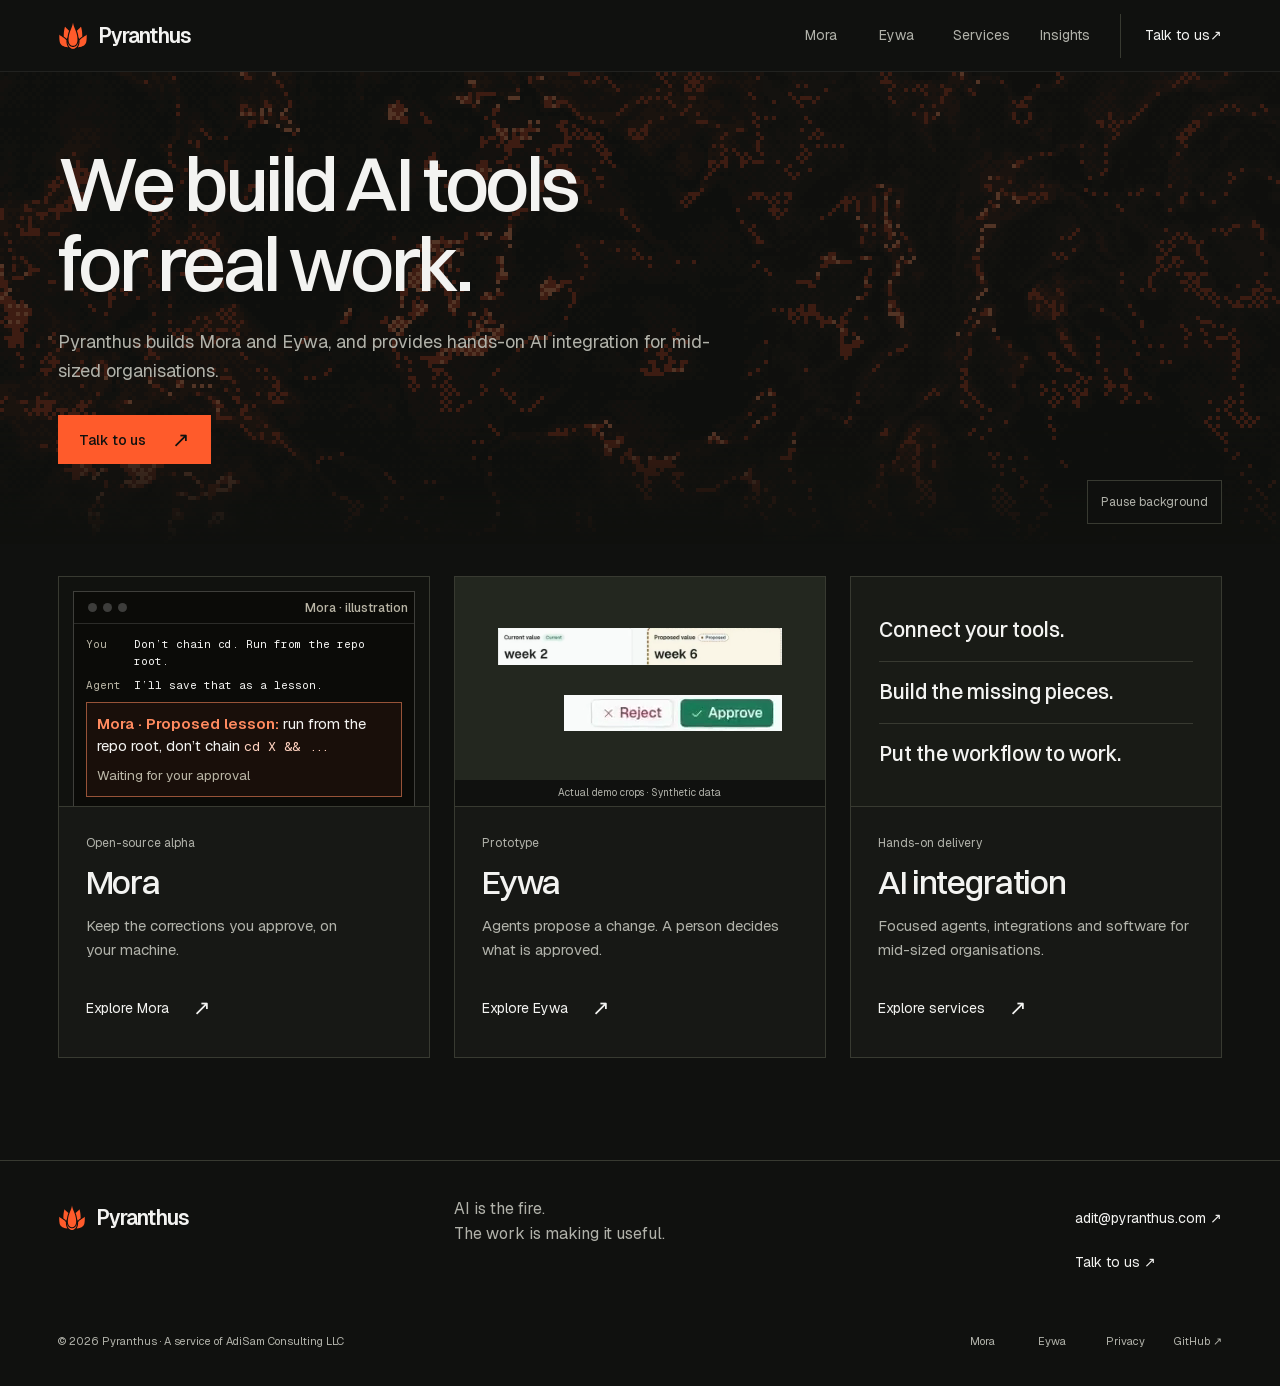
==== index.html @ 827bd8a3 "Publish reviewed Pyranthus company website" ====
<!DOCTYPE html><html lang="en" class="hL4kRG_variable wtcLsG_variable APw8lG_variable"><head><meta charSet="utf-8"/><meta name="viewport" content="width=device-width, initial-scale=1"/><link rel="preload" href="/_next/static/media/Switzer_500-s.p.3l_u-a-fiviai.woff2" as="font" crossorigin="" type="font/woff2"/><link rel="preload" href="/_next/static/media/geist_latin-s.p.3rd3ws2mg35i0.woff2" as="font" crossorigin="" type="font/woff2"/><link rel="preload" href="/_next/static/media/geist_mono_latin-s.p.3f30ggp2vw8zj.woff2" as="font" crossorigin="" type="font/woff2"/><link rel="preload" href="/pyranthus-P2-ember.svg" as="image"/><link rel="preload" href="/eywa/values.png" as="image"/><link rel="preload" href="/eywa/actions.png" as="image"/><link rel="stylesheet" href="/_next/static/chunks/1lgb8bow93gl9.css" data-precedence="next"/><link rel="stylesheet" href="/_next/static/chunks/17ht_4cuau84q.css" data-precedence="next"/><link rel="preload" as="script" fetchPriority="low" href="/_next/static/chunks/310vm2bl3xxpt.js"/><script src="/_next/static/chunks/1wnov70f88xjy.js" async=""></script><script src="/_next/static/chunks/34-s9nvef5sdp.js" async=""></script><script src="/_next/static/chunks/0c98xzjfks9hq.js" async=""></script><script src="/_next/static/chunks/turbopack-2u1d16houkiyo.js" async=""></script><script src="/_next/static/chunks/12iog7prox8u-.js" async=""></script><script src="/_next/static/chunks/2f64afjv0nj45.js" async=""></script><meta name="next-size-adjust" content=""/><meta name="theme-color" content="#10110f"/><title>Pyranthus | AI tools for real work</title><meta name="description" content="Pyranthus builds Mora and Eywa, and provides hands-on AI integration for mid-sized organisations."/><meta name="robots" content="noindex, nofollow"/><meta property="og:title" content="Pyranthus | AI tools for real work"/><meta property="og:description" content="Advisory. Engineering. Products. AI built around your business."/><meta property="og:type" content="website"/><meta name="twitter:card" content="summary"/><meta name="twitter:title" content="Pyranthus | AI tools for real work"/><meta name="twitter:description" content="Advisory. Engineering. Products. AI built around your business."/><link rel="icon" href="/icon.svg?icon.0gcv9bt5g5lt3.svg" sizes="any" type="image/svg+xml"/><script src="/_next/static/chunks/0cz1d0mv5g_q7.js" noModule=""></script></head><body><div hidden=""><!--$--><!--/$--></div><a class="skip" href="#main">Skip to content</a><header class="site-header"><div class="shell nav-wrap"><a class="brand" aria-label="Pyranthus home" href="/"><img src="/pyranthus-P2-ember.svg" alt="" width="30" height="30"/>Pyranthus</a><button class="menu-toggle" aria-expanded="false" aria-controls="primary-nav">Menu<span aria-hidden="true">+</span></button><nav id="primary-nav" aria-label="Main navigation" class="nav-links"><a href="/products/mora/">Mora</a><a href="/products/eywa/">Eywa</a><a href="/practice/">Services</a><a href="/insights/">Insights</a><a class="nav-cta" href="/contact/">Talk to us <span aria-hidden="true">↗</span></a></nav></div></header><main id="main"><section class="parent-hero"><canvas class="company-ember" data-ember="true" aria-hidden="true"></canvas><div class="company-scrim" aria-hidden="true"></div><div class="shell parent-intro" data-ember-avoid="true"><h1>We build AI tools<br/>for real work.</h1><p>Pyranthus builds Mora and Eywa, and provides hands-on AI integration for mid-sized organisations.</p><a class="button primary" href="/contact/">Talk to us <span aria-hidden="true" class="arrow">↗</span></a></div><button class="field-control" type="button" aria-pressed="false">Pause background</button></section><section class="shell destination-section" aria-label="Products and services"><div class="destination-cards "><article class="destination-card"><div class="destination-crop mora-crop"><figure class="YRyQ9G_frame compact-loop" aria-label="Mora approval illustration. Agent proposals wait for your approval."><div class="YRyQ9G_titleBar"><span class="YRyQ9G_dots" aria-hidden="true"><i></i><i></i><i></i></span><span class="YRyQ9G_label">Mora · illustration</span></div><div class="YRyQ9G_stage"><div class="YRyQ9G_layer" data-active="true" data-beat="lesson" aria-hidden="true"><div class="YRyQ9G_head"><span class="YRyQ9G_session">Agent session</span><span class="YRyQ9G_chip" data-status="today">Today</span></div><ol class="YRyQ9G_lines"><li class="YRyQ9G_item" data-kind="you" style="--i:0"><span class="YRyQ9G_who">You</span><span class="YRyQ9G_text">Don’t chain cd. Run from the repo root.</span></li><li class="YRyQ9G_item" data-kind="agent" style="--i:1"><span class="YRyQ9G_who">Agent</span><span class="YRyQ9G_text">I’ll save that as a lesson.</span></li></ol><div class="YRyQ9G_card YRyQ9G_item" style="--i:2"><span class="YRyQ9G_cardText"><span class="YRyQ9G_cardTitle">Mora · <!-- -->Proposed lesson:</span> <!-- -->run from the repo root, don’t chain <code>cd X &amp;&amp; ...</code></span><span class="YRyQ9G_cardState" style="--i:4"><span data-approval-state="pending" class="YRyQ9G_pending">Waiting for your approval</span><span data-approval-state="saved" class="YRyQ9G_saved">Saved</span></span></div><ol class="YRyQ9G_lines"><li class="YRyQ9G_item" data-kind="cmd" style="--i:3"><span class="YRyQ9G_text">mora mcp proposals approve p_mem_example</span></li></ol><span class="YRyQ9G_beatTitle">1<!-- --> of <!-- -->1<!-- -->. <!-- -->Your approval</span></div></div><ol class="YRyQ9G_progress" aria-hidden="true"><li data-on="true"></li></ol><ol class="YRyQ9G_srOnly"><li>Your approval<!-- -->. <!-- -->Today<!-- -->.<!-- --> <!-- -->You: Don’t chain cd. Run from the repo root. Agent: I’ll save that as a lesson.<!-- --> Mora, Proposed lesson: run from the repo root, don’t chain cd X &amp;&amp; .... Waiting for your approval mora mcp proposals approve p_mem_example Saved</li></ol><figcaption class="YRyQ9G_caption">An illustration of the loop, not a recording</figcaption></figure></div><div class="destination-copy"><p class="small-note">Open-source alpha</p><h2>Mora</h2><p>Keep the corrections you approve, on your machine.</p><a class="text-link" href="/products/mora/">Explore Mora <span aria-hidden="true" class="arrow">↗</span></a></div></article><article class="destination-card"><figure class="destination-crop eywa-crop"><div class="approval-crops-small"><img src="/eywa/values.png" width="714" height="92" alt="Current week 2 and proposed week 6, awaiting a decision."/><img src="/eywa/actions.png" width="218" height="36" alt="Actual Reject and Approve controls from the prototype demo."/></div><figcaption>Actual demo crops · Synthetic data</figcaption></figure><div class="destination-copy"><p class="small-note">Prototype</p><h2>Eywa</h2><p>Agents propose a change. A person decides what is approved.</p><a class="text-link" href="/products/eywa/">Explore Eywa <span aria-hidden="true" class="arrow">↗</span></a></div></article><article class="destination-card"><div class="destination-crop service-crop"><p>Connect your tools.</p><p>Build the missing pieces.</p><p>Put the workflow to work.</p></div><div class="destination-copy"><p class="small-note">Hands-on delivery</p><h2>AI integration</h2><p>Focused agents, integrations and software for mid-sized organisations.</p><a class="text-link" href="/practice/">Explore services <span aria-hidden="true" class="arrow">↗</span></a></div></article></div></section></main><!--$--><!--/$--><footer class="site-footer"><div class="shell"><div class="footer-top"><a class="brand" href="/"><img src="/pyranthus-P2-ember.svg" width="28" height="28" alt=""/>Pyranthus</a><p>AI is the fire.<br/>The work is making it useful.</p><div><a href="mailto:adit@pyranthus.com">adit@pyranthus.com ↗</a><a href="/contact/">Talk to us ↗</a></div></div><div class="footer-bottom"><span>© <!-- -->2026<!-- --> Pyranthus · A service of AdiSam Consulting LLC</span><div><a href="/products/mora/">Mora</a><a href="/products/eywa/">Eywa</a><a href="/privacy/">Privacy</a><a href="https://github.com/pyranthus-hq" target="_blank" rel="noreferrer">GitHub ↗</a></div></div></div></footer><script id="_R_">(globalThis["TURBOPACK"] || (globalThis["TURBOPACK"] = [])).push({"otherChunks":["static/chunks/310vm2bl3xxpt.js","static/chunks/1wnov70f88xjy.js","static/chunks/34-s9nvef5sdp.js","static/chunks/0c98xzjfks9hq.js"],"runtimeModuleIds":[94553]});</script><script src="/_next/static/chunks/310vm2bl3xxpt.js" async=""></script><script>(self.__next_f=self.__next_f||[]).push([0])</script><script>self.__next_f.push([1,"1:\"$Sreact.fragment\"\n2:\"/_next/static/chunks/12iog7prox8u-.js\"\n3:I[36852,[\"$2\"],\"default\"]\n4:I[39756,[\"$2\"],\"default\"]\n5:I[37457,[\"$2\"],\"default\"]\n6:\"/_next/static/chunks/2f64afjv0nj45.js\"\n7:I[22016,[\"$2\",\"$6\"],\"\"]\n9:I[49440,[\"$2\",\"$6\"],\"default\"]\na:I[64885,[\"$2\",\"$6\"],\"default\"]\nb:I[35570,[\"$2\",\"$6\"],\"default\"]\n13:\"ViewportBoundary\"\n14:I[97367,[\"$2\"],\"$13\"]\n16:\"MetadataBoundary\"\n17:I[97367,[\"$2\"],\"$16\"]\n18:\"$Sreact.suspense\"\n1a:I[68027,[\"$2\"],\"default\",1]\n:HL[\"/_next/static/chunks/1lgb8bow93gl9.css\",\"style\"]\n:HL[\"/_next/static/media/Switzer_500-s.p.3l_u-a-fiviai.woff2\",\"font\",{\"crossOrigin\":\"\",\"type\":\"font/woff2\"}]\n:HL[\"/_next/static/media/geist_latin-s.p.3rd3ws2mg35i0.woff2\",\"font\",{\"crossOrigin\":\"\",\"type\":\"font/woff2\"}]\n:HL[\"/_next/static/media/geist_mono_latin-s.p.3f30ggp2vw8zj.woff2\",\"font\",{\"crossOrigin\":\"\",\"type\":\"font/woff2\"}]\n:HL[\"/_next/static/chunks/17ht_4cuau84q.css\",\"style\"]\n:HL[\"/pyranthus-P2-ember.svg\",\"image\"]\n:HL[\"/eywa/values.png\",\"image\"]\n"])</script><script>self.__next_f.push([1,"8:[[\"children\",{\"s\":\"__PAGE__\",\"h\":512,\"d\":{\"r\":[\"$\",\"$1\",\"c\",{\"children\":[[\"$\",\"main\",null,{\"id\":\"main\",\"children\":[[\"$\",\"section\",null,{\"className\":\"parent-hero\",\"children\":[[\"$\",\"canvas\",null,{\"className\":\"company-ember\",\"data-ember\":true,\"aria-hidden\":\"true\"}],[\"$\",\"div\",null,{\"className\":\"company-scrim\",\"aria-hidden\":\"true\"}],[\"$\",\"div\",null,{\"className\":\"shell parent-intro\",\"data-ember-avoid\":true,\"children\":[[\"$\",\"h1\",null,{\"children\":[\"We build AI tools\",[\"$\",\"br\",null,{}],\"for real work.\"]}],[\"$\",\"p\",null,{\"children\":\"Pyranthus builds Mora and Eywa, and provides hands-on AI integration for mid-sized organisations.\"}],[\"$\",\"$L7\",null,{\"className\":\"button primary\",\"href\":\"/contact/\",\"children\":[\"Talk to us \",[\"$\",\"span\",null,{\"aria-hidden\":\"true\",\"className\":\"arrow\",\"children\":\"↗\"}]]}]]}],[\"$\",\"$L9\",null,{}],[\"$\",\"$La\",null,{}]]}],[\"$\",\"section\",null,{\"className\":\"shell destination-section\",\"aria-label\":\"Products and services\",\"children\":[\"$\",\"div\",null,{\"className\":\"destination-cards \",\"children\":[[\"$\",\"article\",null,{\"className\":\"destination-card\",\"children\":[[\"$\",\"div\",null,{\"className\":\"destination-crop mora-crop\",\"children\":[\"$\",\"$Lb\",null,{\"loop\":{\"label\":\"Mora · illustration\",\"caption\":\"An illustration of the loop, not a recording\",\"pause\":\"Pause animation\",\"play\":\"Play animation\",\"stillBeat\":1,\"beats\":[{\"id\":\"lesson\",\"title\":\"Your approval\",\"session\":\"Agent session\",\"ms\":4200,\"chip\":{\"status\":\"today\",\"text\":\"Today\"},\"lines\":[{\"kind\":\"you\",\"text\":\"Don’t chain cd. Run from the repo root.\"},{\"kind\":\"agent\",\"text\":\"I’ll save that as a lesson.\"}],\"card\":{\"title\":\"Proposed lesson:\",\"text\":\"run from the repo root, don’t chain `cd X \u0026\u0026 ...`\",\"pending\":\"Waiting for your approval\",\"saved\":\"Saved\"},\"after\":[{\"kind\":\"cmd\",\"text\":\"mora mcp proposals approve p_mem_example\"}]}]},\"compact\":true}]}],[\"$\",\"div\",null,{\"className\":\"destination-copy\",\"children\":[[\"$\",\"p\",null,{\"className\":\"small-note\",\"children\":\"Open-source alpha\"}],[\"$\",\"h2\",null,{\"children\":\"Mora\"}],[\"$\",\"p\",null,{\"children\":\"Keep the corrections you approve, on your machine.\"}],[\"$\",\"$L7\",null,{\"className\":\"text-link\",\"href\":\"/products/mora/\",\"children\":[\"Explore Mora \",[\"$\",\"span\",null,{\"aria-hidden\":\"true\",\"className\":\"arrow\",\"children\":\"↗\"}]]}]]}]]}],[\"$\",\"article\",null,{\"className\":\"destination-card\",\"children\":[[\"$\",\"figure\",null,{\"className\":\"destination-crop eywa-crop\",\"children\":[[\"$\",\"div\",null,{\"className\":\"approval-crops-small\",\"children\":[[\"$\",\"img\",null,{\"src\":\"/eywa/values.png\",\"width\":\"714\",\"height\":\"92\",\"alt\":\"Current week 2 and proposed week 6, awaiting a decision.\"}],\"$Lc\"]}],\"$Ld\"]}],\"$Le\"]}],\"$Lf\"]}]}]]}],[\"$L10\",\"$L11\"],\"$L12\"]}],\"p\":false,\"v\":null}}]]\n"])</script><script>self.__next_f.push([1,"0:{\"P\":null,\"c\":[\"\",\"\"],\"q\":\"\",\"i\":false,\"t\":{\"t\":{\"s\":\"\",\"h\":528,\"d\":{\"r\":[\"$\",\"$1\",\"c\",{\"children\":[[[\"$\",\"link\",\"0\",{\"rel\":\"stylesheet\",\"href\":\"/_next/static/chunks/1lgb8bow93gl9.css\",\"precedence\":\"next\",\"crossOrigin\":\"$undefined\",\"nonce\":\"$undefined\"}],[\"$\",\"script\",\"script-0\",{\"src\":\"/_next/static/chunks/12iog7prox8u-.js\",\"async\":true,\"nonce\":\"$undefined\"}]],[\"$\",\"html\",null,{\"lang\":\"en\",\"className\":\"hL4kRG_variable wtcLsG_variable APw8lG_variable\",\"children\":[\"$\",\"body\",null,{\"children\":[[\"$\",\"a\",null,{\"className\":\"skip\",\"href\":\"#main\",\"children\":\"Skip to content\"}],[\"$\",\"$L3\",null,{}],[\"$\",\"$L4\",null,{\"parallelRouterKey\":\"children\",\"error\":\"$undefined\",\"errorStyles\":\"$undefined\",\"errorScripts\":\"$undefined\",\"template\":[\"$\",\"$L5\",null,{}],\"templateStyles\":\"$undefined\",\"templateScripts\":\"$undefined\",\"notFound\":[[\"$\",\"main\",null,{\"id\":\"main\",\"className\":\"shell page-intro\",\"children\":[[\"$\",\"p\",null,{\"className\":\"eyebrow\",\"children\":\"Page not found\"}],[\"$\",\"h1\",null,{\"children\":[\"Let’s get you\",[\"$\",\"br\",null,{}],\"back to the work.\"]}],[\"$\",\"p\",null,{\"className\":\"intro-body\",\"children\":\"This address doesn’t have a page.\"}],[\"$\",\"$L7\",null,{\"className\":\"button primary\",\"href\":\"/\",\"children\":\"Pyranthus home ↗\"}]]}],[]],\"forbidden\":\"$undefined\",\"unauthorized\":\"$undefined\"}],[\"$\",\"footer\",null,{\"className\":\"site-footer\",\"children\":[\"$\",\"div\",null,{\"className\":\"shell\",\"children\":[[\"$\",\"div\",null,{\"className\":\"footer-top\",\"children\":[[\"$\",\"$L7\",null,{\"className\":\"brand\",\"href\":\"/\",\"children\":[[\"$\",\"img\",null,{\"src\":\"/pyranthus-P2-ember.svg\",\"width\":\"28\",\"height\":\"28\",\"alt\":\"\"}],\"Pyranthus\"]}],[\"$\",\"p\",null,{\"children\":[\"AI is the fire.\",[\"$\",\"br\",null,{}],\"The work is making it useful.\"]}],[\"$\",\"div\",null,{\"children\":[[\"$\",\"a\",null,{\"href\":\"mailto:adit@pyranthus.com\",\"children\":\"adit@pyranthus.com ↗\"}],[\"$\",\"$L7\",null,{\"href\":\"/contact/\",\"children\":\"Talk to us ↗\"}]]}]]}],[\"$\",\"div\",null,{\"className\":\"footer-bottom\",\"children\":[[\"$\",\"span\",null,{\"children\":[\"© \",2026,\" Pyranthus · A service of AdiSam Consulting LLC\"]}],[\"$\",\"div\",null,{\"children\":[[\"$\",\"$L7\",null,{\"href\":\"/products/mora/\",\"children\":\"Mora\"}],[\"$\",\"$L7\",null,{\"href\":\"/products/eywa/\",\"children\":\"Eywa\"}],[\"$\",\"$L7\",null,{\"href\":\"/privacy/\",\"children\":\"Privacy\"}],[\"$\",\"a\",null,{\"href\":\"https://github.com/pyranthus-hq\",\"target\":\"_blank\",\"rel\":\"noreferrer\",\"children\":\"GitHub ↗\"}]]}]]}]]}]}]]}]}]]}],\"p\":false,\"v\":null},\"c\":\"$Q8\"},\"h\":{\"r\":[\"$\",\"$1\",\"h\",{\"children\":[null,[\"$\",\"$L14\",null,{\"children\":\"$L15\"}],[\"$\",\"$L17\",null,{\"children\":[[\"$\",\"div\",null,{\"hidden\":true,\"children\":[\"$\",\"$18\",null,{\"name\":\"Next.Metadata\",\"children\":\"$L19\"}]}],null]}],[\"$\",\"meta\",null,{\"name\":\"next-size-adjust\",\"content\":\"\"}]]}],\"p\":false,\"v\":null}},\"m\":\"$undefined\",\"G\":[\"$1a\",[[\"$\",\"link\",\"0\",{\"rel\":\"stylesheet\",\"href\":\"/_next/static/chunks/1lgb8bow93gl9.css\",\"precedence\":\"next\",\"crossOrigin\":\"$undefined\",\"nonce\":\"$undefined\"}]]],\"S\":true,\"r\":\"$undefined\",\"s\":\"$undefined\",\"a\":\"$undefined\",\"l\":\"$undefined\",\"p\":\"$undefined\",\"d\":\"$undefined\",\"b\":\"F-SVAtu6NQYZKEYhu1ZWq\"}\n"])</script><script>self.__next_f.push([1,"1b:I[97367,[\"$2\"],\"OutletBoundary\"]\n:HL[\"/eywa/actions.png\",\"image\"]\nc:[\"$\",\"img\",null,{\"src\":\"/eywa/actions.png\",\"width\":\"218\",\"height\":\"36\",\"alt\":\"Actual Reject and Approve controls from the prototype demo.\"}]\nd:[\"$\",\"figcaption\",null,{\"children\":\"Actual demo crops · Synthetic data\"}]\ne:[\"$\",\"div\",null,{\"className\":\"destination-copy\",\"children\":[[\"$\",\"p\",null,{\"className\":\"small-note\",\"children\":\"Prototype\"}],[\"$\",\"h2\",null,{\"children\":\"Eywa\"}],[\"$\",\"p\",null,{\"children\":\"Agents propose a change. A person decides what is approved.\"}],[\"$\",\"$L7\",null,{\"className\":\"text-link\",\"href\":\"/products/eywa/\",\"children\":[\"Explore Eywa \",[\"$\",\"span\",null,{\"aria-hidden\":\"true\",\"className\":\"arrow\",\"children\":\"↗\"}]]}]]}]\nf:[\"$\",\"article\",null,{\"className\":\"destination-card\",\"children\":[[\"$\",\"div\",null,{\"className\":\"destination-crop service-crop\",\"children\":[[\"$\",\"p\",null,{\"children\":\"Connect your tools.\"}],[\"$\",\"p\",null,{\"children\":\"Build the missing pieces.\"}],[\"$\",\"p\",null,{\"children\":\"Put the workflow to work.\"}]]}],[\"$\",\"div\",null,{\"className\":\"destination-copy\",\"children\":[[\"$\",\"p\",null,{\"className\":\"small-note\",\"children\":\"Hands-on delivery\"}],[\"$\",\"h2\",null,{\"children\":\"AI integration\"}],[\"$\",\"p\",null,{\"children\":\"Focused agents, integrations and software for mid-sized organisations.\"}],[\"$\",\"$L7\",null,{\"className\":\"text-link\",\"href\":\"/practice/\",\"children\":[\"Explore services \",[\"$\",\"span\",null,{\"aria-hidden\":\"true\",\"className\":\"arrow\",\"children\":\"↗\"}]]}]]}]]}]\n10:[\"$\",\"link\",\"0\",{\"rel\":\"stylesheet\",\"href\":\"/_next/static/chunks/17ht_4cuau84q.css\",\"precedence\":\"next\",\"crossOrigin\":\"$undefined\",\"nonce\":\"$undefined\"}]\n11:[\"$\",\"script\",\"script-0\",{\"src\":\"/_next/static/chunks/2f64afjv0nj45.js\",\"async\":true,\"nonce\":\"$undefined\"}]\n12:[\"$\",\"$L1b\",null,{\"children\":[\"$\",\"$18\",null,{\"name\":\"Next.MetadataOutlet\",\"children\":\"$@1c\"}]}]\n"])</script><script>self.__next_f.push([1,"15:[[\"$\",\"meta\",\"0\",{\"charSet\":\"utf-8\"}],[\"$\",\"meta\",\"1\",{\"name\":\"viewport\",\"content\":\"width=device-width, initial-scale=1\"}],[\"$\",\"meta\",\"2\",{\"name\":\"theme-color\",\"content\":\"#10110f\"}]]\n"])</script><script>self.__next_f.push([1,"1d:I[27201,[\"$2\"],\"IconMark\"]\n19:[[\"$\",\"title\",\"0\",{\"children\":\"Pyranthus | AI tools for real work\"}],[\"$\",\"meta\",\"1\",{\"name\":\"description\",\"content\":\"Pyranthus builds Mora and Eywa, and provides hands-on AI integration for mid-sized organisations.\"}],[\"$\",\"meta\",\"2\",{\"name\":\"robots\",\"content\":\"noindex, nofollow\"}],[\"$\",\"meta\",\"3\",{\"property\":\"og:title\",\"content\":\"Pyranthus | AI tools for real work\"}],[\"$\",\"meta\",\"4\",{\"property\":\"og:description\",\"content\":\"Advisory. Engineering. Products. AI built around your business.\"}],[\"$\",\"meta\",\"5\",{\"property\":\"og:type\",\"content\":\"website\"}],[\"$\",\"meta\",\"6\",{\"name\":\"twitter:card\",\"content\":\"summary\"}],[\"$\",\"meta\",\"7\",{\"name\":\"twitter:title\",\"content\":\"Pyranthus | AI tools for real work\"}],[\"$\",\"meta\",\"8\",{\"name\":\"twitter:description\",\"content\":\"Advisory. Engineering. Products. AI built around your business.\"}],[\"$\",\"link\",\"9\",{\"rel\":\"icon\",\"href\":\"/icon.svg?icon.0gcv9bt5g5lt3.svg\",\"sizes\":\"any\",\"type\":\"image/svg+xml\"}],[\"$\",\"$L1d\",\"10\",{}]]\n1c:null\n"])</script></body></html>
---- _next/static/chunks/1lgb8bow93gl9.css ----
@font-face{font-family:geist;src:url(../media/geist_latin-s.p.3rd3ws2mg35i0.woff2)format("woff2");font-display:swap;font-weight:100 900}@font-face{font-family:geist Fallback;src:local(Arial);ascent-override:94.47%;descent-override:27.73%;line-gap-override:0.0%;size-adjust:106.39%}.hL4kRG_className{font-family:geist,geist Fallback}.hL4kRG_variable{--font-geist:"geist", "geist Fallback"}
@font-face{font-family:Switzer;src:url(../media/Switzer_500-s.p.3l_u-a-fiviai.woff2)format("woff2");font-display:swap;font-weight:500}@font-face{font-family:Switzer Fallback;src:local(Arial);ascent-override:95.39%;descent-override:24.34%;line-gap-override:8.76%;size-adjust:102.73%}.APw8lG_className{font-family:Switzer,Switzer Fallback;font-weight:500}.APw8lG_variable{--font-switzer:"Switzer", "Switzer Fallback"}
@font-face{font-family:geistMono;src:url(../media/geist_mono_latin-s.p.3f30ggp2vw8zj.woff2)format("woff2");font-display:swap;font-weight:100 900}@font-face{font-family:geistMono Fallback;src:local(Arial);ascent-override:76.43%;descent-override:22.43%;line-gap-override:0.0%;size-adjust:131.49%}.wtcLsG_className{font-family:geistMono,geistMono Fallback}.wtcLsG_variable{--font-geist-mono:"geistMono", "geistMono Fallback"}
:root{--lightningcss-light: ;--lightningcss-dark:initial;color-scheme:dark;--ink:#10110f;--surface:#171815;--text:#f3f3f1;--muted:#b1b2aa;--line:#383a31;--ember:#ff5b2b;--accent:#ff8c68;--sans:var(--font-geist), Arial, sans-serif;--display:var(--font-switzer), Arial, sans-serif;--mono:var(--font-geist-mono), monospace;--gutter:clamp(20px, 4.5vw, 72px);--ease:cubic-bezier(.23, 1, .32, 1)}*{box-sizing:border-box}html{scroll-padding-top:90px}body{background:var(--ink);color:var(--text);font:400 16px/1.6 var(--sans);-webkit-font-smoothing:antialiased;margin:0}h1,h2,h3,p,figure{margin:0}h1,h2,h3{font-family:var(--display);letter-spacing:-.035em;font-weight:500;line-height:1.1}h1{font-size:clamp(44px,5.5vw,76px)}h2{font-size:clamp(32px,3.8vw,48px)}h3{font-size:24px}p{color:var(--muted);text-wrap:pretty}a{color:inherit;min-height:44px;text-decoration:none}button,input,textarea{font:inherit}button{cursor:pointer}button,a{touch-action:manipulation;-webkit-tap-highlight-color:transparent}img{max-width:100%;height:auto;display:block}button:focus-visible,a:focus-visible,input:focus-visible,textarea:focus-visible,summary:focus-visible{outline:2px solid var(--accent);outline-offset:5px}::selection{background:var(--ember);color:var(--ink)}.shell{width:min(calc(100% - var(--gutter) * 2), 1200px);margin-inline:auto}.skip{z-index:100;background:var(--text);color:var(--ink);padding:12px 20px;position:fixed;top:-100px;left:20px}.skip:focus{top:14px}.eyebrow{font:500 12px/1.5 var(--mono);color:var(--accent);margin-bottom:24px}.small-note{color:var(--muted);font-size:12px}.site-header{z-index:20;background:var(--ink);border-bottom:1px solid #ffffff12;height:72px;position:relative}.nav-wrap{justify-content:space-between;align-items:center;gap:24px;height:100%;display:flex}.brand{letter-spacing:-.04em;white-space:nowrap;align-items:center;gap:10px;font-size:21px;font-weight:600;display:inline-flex}.brand img{flex:none}.nav-links{align-items:center;gap:30px;font-size:14px;display:flex}.nav-links>a{color:var(--muted);align-items:center;display:inline-flex}.nav-links>a[aria-current=page]{color:var(--text)}.nav-links .nav-cta{border-left:1px solid var(--line);color:var(--text);padding-left:24px}.menu-toggle{border:1px solid var(--line);min-height:44px;color:var(--text);background:0 0;padding:8px 13px;display:none}.button{white-space:nowrap;min-height:48px;transition:transform .14s var(--ease), background .16s ease;border:1px solid #0000;justify-content:center;align-items:center;gap:26px;padding:13px 20px;font-size:14px;font-weight:500;line-height:1.3;display:inline-flex}.primary{background:var(--ember);color:var(--ink)}.quiet{border-color:var(--line);color:var(--text);background:0 0}.button:active{transform:scale(.98)}.arrow{font-family:var(--sans);font-size:21px;font-weight:400;line-height:1;display:inline-block}.text-link{align-items:center;gap:24px;min-height:44px;font-size:14px;display:inline-flex}.parent-hero{isolation:isolate;position:relative;overflow:hidden}.company-ember{z-index:-2;width:100%;height:100%;position:absolute;inset:0;-webkit-mask-image:linear-gradient(#000 75%,#0000);mask-image:linear-gradient(#000 75%,#0000)}.company-scrim{z-index:-1;pointer-events:none;background:#10110fb8;position:absolute;inset:0}.parent-intro{padding-block:72px 80px}.parent-intro h1{letter-spacing:-.045em;max-width:14ch;font-size:clamp(48px,6vw,84px);line-height:1.04}.parent-intro>p{max-width:55ch;margin-top:24px;font-size:18px}.parent-intro>.button{margin-top:30px}.field-control{right:var(--gutter);border:1px solid var(--line);min-height:44px;color:var(--muted);background:#10110fe6;padding:9px 13px;font-size:12px;position:absolute;bottom:20px}.destination-section{padding-block:32px 72px}.destination-cards{grid-template-columns:repeat(3,minmax(0,1fr));gap:24px;display:grid}.destination-cards.products-only{grid-template-columns:repeat(2,minmax(0,1fr))}.destination-card{border:1px solid var(--line);background:var(--surface);flex-direction:column;min-width:0;display:flex}.destination-crop{border-bottom:1px solid var(--line);min-width:0;height:230px;overflow:hidden}.mora-crop{background:#11120f;padding:14px 14px 0}.compact-loop{height:100%;overflow:hidden;border-bottom:0!important}.compact-loop>div:first-child{min-height:32px}.compact-loop>div:nth-child(2){font-size:11px}.compact-loop [data-beat]{gap:8px;padding:12px}.compact-loop [data-beat]>div:first-child,.compact-loop [data-beat]>span:last-child,.compact-loop>ol[aria-hidden],.compact-loop>figcaption{display:none}.compact-loop [data-beat]>ol{gap:7px}.compact-loop [data-beat]>ol:last-of-type{display:none}.compact-loop [data-beat]>div:nth-of-type(2){padding:10px}.eywa-crop{background:#23271f;justify-content:center;align-items:center;gap:12px;display:flex;position:relative}.eywa-crop img{object-fit:contain;align-self:start;width:auto;height:205px;margin-top:12px}.eywa-crop figcaption{text-align:center;background:var(--ink);color:var(--muted);padding:5px;font-size:10px;position:absolute;bottom:0;left:0;right:0}.service-crop{background:#191b16;flex-direction:column;justify-content:center;gap:14px;padding:28px;display:flex}.service-crop p{font-family:var(--display);color:var(--text);font-size:21px}.service-crop p+p{border-top:1px solid var(--line);padding-top:13px}.destination-copy{flex-direction:column;flex:1;padding:27px;display:flex}.destination-copy h2{margin:10px 0 14px;font-size:33px}.destination-copy>p:not(.small-note){margin-bottom:24px;font-size:15px}.destination-copy>.text-link{align-self:start;margin-top:auto}.page-intro{padding-block:64px 50px}.page-intro h1{max-width:19ch}.intro-body{max-width:65ch;margin-top:24px;font-size:19px}.section{padding-top:85px}.section-top{max-width:780px;margin-bottom:36px}.section-top>p,.section-lede{max-width:65ch;margin-top:20px;font-size:17px}.large-body{color:var(--text);font-size:23px;line-height:1.5}.actions{flex-wrap:wrap;gap:12px;margin-top:28px;display:flex}.close-section{border-top:1px solid var(--line);grid-template-columns:1.1fr 1fr;gap:70px;margin-top:100px;padding-block:44px;display:grid}.close-section h2{max-width:16ch}.close-section .button{margin-top:24px}.site-footer{border-top:1px solid var(--line);margin-top:30px;padding-block:35px 22px}.footer-top{grid-template-columns:1fr 1fr 1fr;align-items:start;gap:24px;display:grid}.footer-top>p{font-size:16px}.footer-top>div{flex-direction:column;justify-self:end;font-size:14px;display:flex}.footer-top>div>a{align-items:center;display:inline-flex}.footer-bottom{color:var(--muted);justify-content:space-between;align-items:center;gap:25px;margin-top:36px;font-size:11px;display:flex}.footer-bottom>div{flex-wrap:wrap;gap:24px;display:flex}.footer-bottom a{align-items:center;display:inline-flex}.product-breadcrumb{min-height:64px;color:var(--muted);align-items:center;gap:14px;font-size:12px;display:flex}.product-breadcrumb a{align-items:center;display:inline-flex}.hero-lede{max-width:50ch;margin-top:24px;font-size:18px}.eywa-hero{grid-template-columns:1.4fr 1fr;align-items:center;gap:70px;padding-top:20px;display:grid}.eywa-hero h1{font-size:clamp(48px,5.2vw,72px)}.eywa-hero .button{margin-top:30px}.approval-figure{background:var(--surface);border:1px solid var(--line);flex-direction:column;justify-self:center;align-items:center;width:100%;max-width:350px;padding:20px;display:flex}.approval-figure img{object-fit:contain;width:264px;height:276px}.approval-figure figcaption{text-align:center;color:var(--muted);margin-top:14px;font-size:11px}.capability-grid{grid-template-columns:repeat(2,minmax(0,1fr));gap:35px 60px;margin-top:35px;display:grid}.capability-grid article{border-top:1px solid var(--line);padding-top:23px}.capability-grid h3{margin-bottom:14px}.capability-grid p{font-size:15px}.approval-steps{grid-template-columns:repeat(3,minmax(0,1fr));gap:35px}.prototype-note>p{max-width:70ch;margin-top:22px}.mora-product{padding-bottom:50px}.machine-line{color:var(--accent);margin-top:22px;font-size:16px}.mora-hero{padding-block:30px 50px}.mora-hero .eyebrow{margin-bottom:20px}.mora-availability>h2{display:none}.mora-availability>section{width:100%;padding:0}.mora-availability>section h2{font-size:40px}.mora-availability>section>p:first-of-type{max-width:65ch}.mora-availability .ownership-copy{color:var(--muted);margin-top:35px}.ownership-copy strong{color:var(--text)}.mora-install>p{max-width:60ch;margin-top:18px}.mora-install>.text-link{margin-top:20px}.mora-product a,.mora-product button{min-height:44px!important}.offering-jump{border-block:1px solid var(--line);flex-wrap:wrap;gap:8px 24px;padding-block:12px;display:flex}.offering-jump a{align-items:center;gap:15px;font-size:12px;display:inline-flex}.offering-jump span,.offer-index{color:var(--accent)}.offering-detail{border-bottom:1px solid var(--line);grid-template-columns:1fr 1.25fr;gap:80px;padding-block:65px;display:grid}.offering-title>.offer-index{font:12px var(--mono);margin-bottom:18px;display:block}.offering-title h2{max-width:16ch;font-size:38px}.offering-title p{color:var(--accent);margin-top:18px}.offering-body>.large-body{margin-bottom:20px;font-size:21px}.offering-body h3{margin-top:28px;font-size:20px}.deliverables{color:var(--muted);padding-left:20px}.deliverables li{padding:4px 0}.deliverables li::marker{color:var(--accent)}.example{background:var(--surface);border-left:2px solid var(--ember);margin-top:26px;padding:22px}.example>span{color:var(--accent);font-size:12px}.example p{margin-top:8px;font-size:14px}.engagement-grid,.research-grid{grid-template-columns:repeat(3,minmax(0,1fr));gap:35px;margin-top:35px;display:grid}.engagement-grid article,.research-grid>a{border-top:1px solid var(--line);padding-top:24px}.engagement-grid h3{margin-bottom:18px;font-size:29px}.engagement-grid strong{margin-top:20px;font-size:14px;font-weight:400;display:block}.engagement>.small-note,.research>.small-note{margin-top:26px}.research-grid>a{flex-direction:column;align-items:start;display:flex}.research-grid>a>span:first-child{color:var(--accent);font-size:12px}.research-grid h3{margin-block:18px;font-size:24px;line-height:1.2}.research-grid p{flex:1;font-size:14px}.research-grid .text-link{margin-top:18px}.approach-path{border-top:1px solid var(--line)}.approach-path article{border-bottom:1px solid var(--line);grid-template-columns:80px 1fr;gap:40px;padding-block:40px;display:grid}.path-number{font:32px var(--mono);color:var(--accent)}.approach-path h2{margin-bottom:18px;font-size:33px}.approach-path p{max-width:65ch}.path-result{color:var(--accent);margin-top:18px;font-size:14px}.about-story{grid-template-columns:1fr 1fr;gap:70px;display:grid}.about-story p+p{margin-top:20px}.about-story .text-link{margin-top:22px}.founder-section{grid-template-columns:1fr 2fr;align-items:center;gap:60px;display:grid}.founder-monogram{background:var(--surface);border:1px solid var(--line);aspect-ratio:1;max-width:230px;font:80px var(--display);color:var(--accent);place-items:center;display:grid}.founder-section p{margin-top:20px}.founder-section .text-link{margin-top:22px}.contact-layout{grid-template-columns:1fr 1.1fr;gap:70px;padding-block:65px;display:grid}.contact-copy>.large-body{margin-top:28px;margin-bottom:20px}.contact-copy>.text-link{margin-top:24px}.contact-expect{border-top:1px solid var(--line);margin-top:45px;padding-top:24px}.contact-expect h2{margin-bottom:15px;font-size:24px}.contact-expect p{font-size:14px}.contact-form{background:var(--surface);border:1px solid var(--line);align-self:start;padding:30px}.contact-form label{flex-direction:column;gap:8px;margin-bottom:20px;font-size:13px;display:flex}.contact-form input,.contact-form textarea{background:var(--ink);width:100%;min-width:0;min-height:46px;color:var(--text);border:1px solid #5a5d50;border-radius:0;padding:11px 12px;font-size:16px}.contact-form textarea{resize:vertical;line-height:1.5}.contact-form ::placeholder{color:#a7aa9d;opacity:1}.field-pair{grid-template-columns:1fr 1fr;gap:20px;display:grid}.contact-form>.button,.draft-ready>.button{margin-top:22px}.draft-ready{margin-top:24px}.draft-ready>.small-note{margin-top:18px}.prose{max-width:800px;padding-top:0;padding-bottom:60px}.prose h2{margin-top:32px;margin-bottom:14px;font-size:27px}.prose a{color:var(--accent);align-items:center;text-decoration:underline;display:inline-flex}.editorial-links{max-width:800px}.editorial-links>a{border-top:1px solid var(--line);padding:22px 0;display:block}.editorial-links h2{margin-bottom:12px;font-size:26px}@media (hover:hover) and (pointer:fine){a:hover{color:var(--text)}.primary:hover{background:#ff794e}.destination-card:hover{border-color:#737765}.text-link:hover .arrow{transform:translate(2px,-2px)}.arrow{transition:transform .16s var(--ease)}}@media (max-width:1000px){.destination-cards{gap:18px}.destination-copy{padding:23px}.destination-crop{height:220px}.service-crop{padding:22px}.service-crop p{font-size:18px}.nav-links{gap:22px}.offering-detail{gap:45px}.eywa-hero{gap:35px}.eywa-hero h1{font-size:56px}.contact-layout{gap:40px}}@media (max-width:760px){.site-header{height:68px}.menu-toggle{align-items:center;gap:20px;display:inline-flex}.nav-links{padding:18px var(--gutter);background:var(--surface);border-bottom:1px solid var(--line);display:none;position:absolute;top:68px;left:0;right:0}.nav-links.is-open{flex-direction:column;align-items:stretch;gap:4px;display:flex}.nav-links>a{min-height:48px;font-size:16px}.nav-links .nav-cta{border-left:0;border-top:1px solid var(--line);margin-top:8px;padding-top:8px;padding-left:0}.parent-intro{padding-block:46px 92px}.parent-intro h1{font-size:clamp(43px,8.2vw,64px)}.parent-intro>p{max-width:47ch;font-size:16px}.parent-intro>.button{margin-top:25px}.field-control{bottom:22px}.destination-section{padding-top:24px;padding-bottom:40px}.destination-cards,.destination-cards.products-only{grid-template-columns:1fr}.destination-crop{height:240px}.service-crop p{font-size:22px}.destination-copy{padding:26px}.destination-copy>p:not(.small-note){max-width:45ch}.compact-loop>div:nth-child(2){font-size:12px}.section{padding-top:65px}.page-intro{padding-block:45px 35px}.page-intro h1{font-size:44px}.intro-body{font-size:17px}.close-section{grid-template-columns:1fr;gap:25px;margin-top:70px;padding-block:35px}.footer-top{grid-template-columns:1fr 1fr}.footer-top>div{grid-column:1/3;justify-self:start}.footer-bottom{flex-direction:column;align-items:start;gap:10px;margin-top:25px}.footer-bottom>div{gap:23px}.product-breadcrumb{min-height:60px}.eywa-hero{grid-template-columns:1fr;gap:36px;padding-top:12px}.eywa-hero h1{font-size:clamp(43px,8vw,62px)}.hero-lede{font-size:16px}.approval-figure{justify-self:start;width:100%;max-width:350px}.capability-grid,.approval-steps{grid-template-columns:1fr;gap:27px}.mora-hero{padding-top:15px}.mora-install h2{font-size:32px}.offering-detail{grid-template-columns:1fr;gap:28px;padding-block:45px}.offering-title h2{font-size:34px}.offering-body>.large-body{font-size:20px}.engagement-grid,.research-grid{grid-template-columns:1fr;gap:28px}.research-grid p{max-width:65ch}.approach-path article{grid-template-columns:35px 1fr;gap:20px}.path-number{font-size:25px}.approach-path h2{font-size:28px}.approach-path p{font-size:15px}.about-story,.founder-section{grid-template-columns:1fr;gap:30px}.founder-monogram{width:160px;font-size:65px}.large-body{font-size:21px}.contact-layout{grid-template-columns:1fr;gap:35px;padding-block:45px 15px}.contact-copy h1{font-size:53px}.contact-form{padding:24px}.field-pair{grid-template-columns:1fr;gap:0}.prose h2{font-size:25px}}@media (max-width:360px){.parent-intro h1{font-size:40px}.destination-copy{padding:22px}.compact-loop>div:nth-child(2){font-size:10px}.contact-form{padding:18px}.contact-copy h1{font-size:46px}.footer-top{grid-template-columns:1fr}.footer-top>div{grid-column:auto}.approval-figure{padding:14px}}@media (prefers-reduced-motion:reduce){*,:before,:after{scroll-behavior:auto!important;transition-duration:.001ms!important;animation-duration:.001ms!important;animation-iteration-count:1!important}.arrow{transform:none!important}.field-control{display:none}}.compact-loop [data-approval-state=pending]{opacity:1!important}.compact-loop [data-approval-state=saved]{opacity:0!important}a,button{min-width:44px}.mora-product a{align-items:center;display:inline-flex}.approval-crops{flex-direction:column;align-items:center;gap:18px;width:100%;display:flex}.approval-crops>img:first-child{width:100%;height:auto}.approval-crops>img:nth-child(2){width:278px;height:auto}.approval-crops>img:last-child{align-self:flex-end;width:218px;height:auto}.approval-crops-small{flex-direction:column;gap:30px;width:100%;max-width:320px;padding:18px;display:flex}.approval-crops-small>img:first-child{width:100%;height:auto;margin:0}.approval-crops-small>img:last-child{align-self:flex-end;width:218px;max-width:100%;height:auto;margin:0}.eywa-crop{padding-bottom:25px}.page-intro>.button{margin-top:24px}
---- _next/static/chunks/17ht_4cuau84q.css ----
.YRyQ9G_frame{--ink:#0b0b09;--text:#f3f3f1;--muted:#b9b5a5;--line:#f3f3f124;--ember:#ff5b2b;--ember-text:#ff8a5f;--ease-out:cubic-bezier(.23, 1, .32, 1);--enter:.28s;--gap:.38s;min-width:0;color:var(--text);font:400 14px/1.55 var(--font-geist-mono), ui-monospace, monospace;font-variant-ligatures:none;font-feature-settings:"liga" 0, "calt" 0;background:#0b0b09f7;border:1px solid #f3f3f138;margin:0;position:relative}.YRyQ9G_titleBar{border-bottom:1px solid var(--line);align-items:center;gap:12px;min-height:40px;padding:0 6px 0 14px;display:flex}.YRyQ9G_dots{gap:6px;display:flex}.YRyQ9G_dots i{background:#f3f3f138;border-radius:50%;width:9px;height:9px}.YRyQ9G_label{color:var(--muted);font:500 12.5px/1 var(--font-geist), sans-serif;margin-left:auto}.YRyQ9G_toggle{min-height:44px;color:var(--text);font:500 12px/1 var(--font-geist), sans-serif;cursor:pointer;background:0 0;border:1px solid #f3f3f14d;padding:0 10px}@media (pointer:coarse){.YRyQ9G_toggle{min-height:44px}}.YRyQ9G_stage{display:grid}.YRyQ9G_layer{visibility:hidden;opacity:0;flex-direction:column;grid-area:1/1;gap:14px;min-width:0;padding:14px 16px 16px;transition:opacity .12s ease-out,visibility 0s linear .12s;display:flex}.YRyQ9G_layer[data-active]{visibility:visible;opacity:1;transition:opacity .16s ease-out,visibility}.YRyQ9G_head{flex-wrap:wrap;justify-content:space-between;align-items:center;gap:8px;display:flex}.YRyQ9G_session{color:var(--muted);font:400 12.5px/1.3 var(--font-geist), sans-serif}.YRyQ9G_chip{font:600 12px/1.2 var(--font-geist), sans-serif;border:1px solid;padding:3px 8px}.YRyQ9G_chip[data-status=today]{color:#b9d6a6}.YRyQ9G_chip[data-status=prototype]{color:var(--ember-text)}.YRyQ9G_chip[data-status=none]{color:var(--muted);border-style:dashed}.YRyQ9G_lines{gap:10px;margin:0;padding:0;list-style:none;display:grid}.YRyQ9G_item{gap:10px;min-width:0;display:flex}.YRyQ9G_who{width:5.5ch;color:var(--muted);flex:none}.YRyQ9G_text{overflow-wrap:anywhere;min-width:0;position:relative}.YRyQ9G_item[data-kind=cmd] .YRyQ9G_text:before{content:"$ " / "";color:var(--ember)}.YRyQ9G_item[data-kind=mora] .YRyQ9G_who{color:var(--ember-text)}.YRyQ9G_item[data-kind=mora] .YRyQ9G_text{color:#ffd2c0}.YRyQ9G_item[data-kind=note]{color:var(--muted)}.YRyQ9G_card{font-family:var(--font-geist), sans-serif;background:#ff5b2b0f;border:1px solid #ff8a5f8c;gap:8px;padding:12px 14px;display:grid}.YRyQ9G_cardTitle{color:var(--ember-text);font-weight:600}.YRyQ9G_cardText{color:var(--text);font-size:15px;line-height:1.45}.YRyQ9G_cardText code{font:400 13.5px/1 var(--font-geist-mono), monospace;color:#ffd2c0}.YRyQ9G_cardState{font-size:13.5px;display:grid}.YRyQ9G_pending,.YRyQ9G_saved{grid-area:1/1}.YRyQ9G_pending{color:var(--muted)}.YRyQ9G_saved{color:#b9d6a6;font-weight:600}.YRyQ9G_layer[data-active] .YRyQ9G_pending{opacity:0}.YRyQ9G_bars{gap:14px;margin:0;padding:0;list-style:none;display:grid}.YRyQ9G_barRow{gap:6px;display:grid}.YRyQ9G_barLabel{font:500 15px/1.35 var(--font-switzer,var(--font-geist)), sans-serif;font-variant-numeric:tabular-nums}.YRyQ9G_track{background:#f3f3f114;height:10px;display:block}.YRyQ9G_fill{height:100%;transform:scaleX(var(--v));transform-origin:0;background:#f3f3f18c;display:block}.YRyQ9G_barRow[data-mora] .YRyQ9G_fill{background:var(--ember)}.YRyQ9G_fine{color:var(--muted);font:400 12.5px/1.45 var(--font-geist), sans-serif}.YRyQ9G_beatTitle{color:var(--muted);font:400 12px/1.3 var(--font-geist), sans-serif;margin-top:auto}.YRyQ9G_progress{gap:4px;margin:0;padding:0 16px 12px;list-style:none;display:flex}.YRyQ9G_progress li{background:#f3f3f129;flex:1;height:2px}.YRyQ9G_progress li[data-on]{background:var(--ember)}.YRyQ9G_caption{border-top:1px solid var(--line);color:var(--muted);font:400 12.5px/1.4 var(--font-geist), sans-serif;padding:10px 16px}.YRyQ9G_srOnly{clip-path:inset(50%);white-space:nowrap;width:1px;height:1px;margin:0;padding:0;position:absolute;overflow:hidden}@media (prefers-reduced-motion:no-preference){.YRyQ9G_frame[data-running] .YRyQ9G_layer:not([data-active]) .YRyQ9G_item{opacity:0;transform:translateY(6px)}.YRyQ9G_frame[data-running] .YRyQ9G_layer:not([data-active]) .YRyQ9G_saved{opacity:0}.YRyQ9G_frame[data-running] .YRyQ9G_layer:not([data-active]) .YRyQ9G_pending{opacity:1}.YRyQ9G_frame[data-running] .YRyQ9G_layer:not([data-active]) .YRyQ9G_fill{transform:scaleX(0)}.YRyQ9G_frame[data-running] .YRyQ9G_layer[data-active] .YRyQ9G_item{transition:opacity var(--enter) var(--ease-out), transform var(--enter) var(--ease-out);transition-delay:calc(var(--i) * var(--gap) + .12s)}.YRyQ9G_frame[data-running] .YRyQ9G_layer[data-active] .YRyQ9G_pending,.YRyQ9G_frame[data-running] .YRyQ9G_layer[data-active] .YRyQ9G_saved{transition:opacity .16s ease-out calc(var(--i) * var(--gap) + .52s)}.YRyQ9G_frame[data-running] .YRyQ9G_layer[data-active] .YRyQ9G_fill{transition:transform .6s var(--ease-out) calc(var(--i) * 80ms + .2s)}.YRyQ9G_progress li{transition:background-color .16s ease-out}}@media (max-width:640px){.YRyQ9G_frame{font-size:13px}.YRyQ9G_who{width:5ch}}
._06co2W_root{--ink:#10110f;--text:#f3f3f1;--muted:#a9a9a5;--ember:#ff5b2b;--gx:clamp(20px, 5vw, 72px);--hero-pb:40px;--h1-size:clamp(40px, 4.6vw, 60px);--sans:var(--font-geist), system-ui, -apple-system, "Segoe UI", sans-serif;--display:var(--font-switzer), system-ui, -apple-system, "Segoe UI", sans-serif;--nav-band:linear-gradient(180deg, #10110fb3 0, #10110fb3 64px, #10110f40 96px, #10110f00 120px);background:var(--ink);min-height:100svh;color:var(--text);font:400 16px/1.5 var(--sans);-webkit-font-smoothing:antialiased;text-rendering:optimizelegibility}html:has(._06co2W_root){--lightningcss-light: ;--lightningcss-dark:initial;color-scheme:dark;background:#10110f}body:has(._06co2W_root){background:#10110f;margin:0}._06co2W_root *,._06co2W_root :before,._06co2W_root :after{box-sizing:border-box;border-radius:0}._06co2W_root img{max-width:100%;height:auto;display:block}._06co2W_root a{color:inherit}._06co2W_root :focus-visible{outline:2px solid var(--text);outline-offset:3px}._06co2W_wrap{width:min(100% - 2 * var(--gx), 1200px);margin-inline:auto}._06co2W_hero{isolation:isolate;padding-bottom:var(--hero-pb);background:var(--ink);flex-direction:column;display:flex;position:relative;overflow:hidden}._06co2W_canvas{z-index:-2;width:100%;max-width:none;height:100%;display:block;position:absolute;inset:0;-webkit-mask-image:linear-gradient(#000 calc(100% - 100px),#0000 100%);mask-image:linear-gradient(#000 calc(100% - 100px),#0000 100%)}._06co2W_scrim{z-index:-1;pointer-events:none;background:var(--nav-band), linear-gradient(90deg, #10110fd9 0%, #10110f00 60%);position:absolute;inset:0}._06co2W_nav{white-space:nowrap;align-items:center;gap:24px;padding-block:20px;display:flex}._06co2W_root ._06co2W_brand{color:var(--text);letter-spacing:-.01em;align-items:center;gap:8px;font-size:17px;font-weight:600;text-decoration:none;display:flex}._06co2W_root ._06co2W_brand img{width:24px;height:24px}._06co2W_heroBody{margin-block:auto;padding-top:24px}._06co2W_heroCopy{min-width:0}._06co2W_root h1{max-width:11em;color:var(--text);font-family:var(--display);font-synthesis:none;font-weight:500;font-size:var(--h1-size);letter-spacing:-.02em;text-wrap:balance;margin:0;line-height:1}._06co2W_root ._06co2W_lede{max-width:40ch;margin:20px 0 0;font-size:18px}._06co2W_status{color:#d6d6d2;font:400 14px/1.4 var(--sans);grid-template-columns:max-content minmax(0,1fr);align-items:baseline;gap:6px 10px;margin:16px 0 0;padding:0;list-style:none;display:grid}._06co2W_status li{display:contents}._06co2W_badge{font:600 12.5px/1 var(--sans);white-space:nowrap;border:1px solid;flex:none;padding:3px 7px;display:inline-block}._06co2W_badge[data-status=prototype]{color:#ff8a5f}._06co2W_badge[data-status=today]{color:#b9d6a6}._06co2W_status ._06co2W_badge{text-align:center;justify-self:stretch}._06co2W_root ._06co2W_tagline{color:var(--text);font:500 17px/1.3 var(--display);letter-spacing:-.01em;margin:16px 0 0}._06co2W_root ._06co2W_lede,._06co2W_section p{text-align:left;-webkit-hyphens:manual;hyphens:manual;overflow-wrap:break-word;text-wrap:pretty}._06co2W_actions{flex-wrap:wrap;gap:12px;margin-top:20px;display:flex}._06co2W_install{background:#10110fd1;border:1px solid #f3f3f138;max-width:520px;margin-top:20px}._06co2W_installHead{color:#d6d6d2;font:400 13px/1.3 var(--sans);border-bottom:1px solid #f3f3f124;justify-content:space-between;align-items:center;gap:12px;padding:8px 8px 8px 14px;display:flex}._06co2W_root ._06co2W_copyBtn{min-height:44px;color:var(--text);font:500 13px/1 var(--sans);cursor:pointer;background:0 0;border:1px solid #f3f3f166;padding:0 12px;display:inline-grid}._06co2W_copyLabel{grid-area:1/1;align-self:center}._06co2W_copyBtn ._06co2W_copyLabel+._06co2W_copyLabel,._06co2W_copyBtn[data-copied] ._06co2W_copyLabel:first-child{opacity:0}._06co2W_copyBtn[data-copied] ._06co2W_copyLabel+._06co2W_copyLabel{opacity:1}._06co2W_srOnly{clip-path:inset(50%);white-space:nowrap;width:1px;height:1px;position:absolute;overflow:hidden}._06co2W_installCode{color:var(--text);font:400 14px/1.6 var(--font-geist-mono), ui-monospace, monospace;white-space:pre;margin:0;padding:12px 14px;overflow-x:auto}@media (max-width:400px){._06co2W_installCode{white-space:pre-wrap;overflow-wrap:anywhere;overflow-x:visible}._06co2W_installLine{text-indent:-2ch;padding-left:2ch;display:block}}._06co2W_installLine:before{content:"$ " / "";color:var(--ember)}._06co2W_installWord{white-space:nowrap}._06co2W_installCode{font-variant-ligatures:none;font-feature-settings:"liga" 0, "calt" 0}._06co2W_root ._06co2W_installMore{color:#d6d6d2;text-underline-offset:3px;margin-left:auto;font-size:13px}._06co2W_actions ._06co2W_btn{min-height:44px}._06co2W_root ._06co2W_btn{min-height:44px;font:500 14px/1 var(--sans);white-space:nowrap;border:1px solid #0000;align-items:center;padding:0 18px;text-decoration:none;display:inline-flex}._06co2W_root ._06co2W_btnPrimary{background:var(--ember);color:var(--ink)}._06co2W_root ._06co2W_btnGhost{color:var(--text);background:#10110f66;border-color:#f3f3f18c}._06co2W_proof{border-block:1px solid #f3f3f124;grid-template-columns:minmax(0,1fr) minmax(0,1.2fr);align-items:center;gap:24px 56px;padding-block:24px;display:grid}._06co2W_proofText{min-width:0}._06co2W_root ._06co2W_proofClaim{max-width:52ch;color:var(--text);font:500 22px/1.3 var(--display);letter-spacing:-.01em;text-wrap:pretty;margin:10px 0 0}._06co2W_root ._06co2W_proofFine{color:#b9b5a5;max-width:60ch;font:400 14px/1.5 var(--sans);text-wrap:pretty;margin:10px 0 0}._06co2W_bars{gap:16px;margin:0;padding:0;list-style:none;display:grid}._06co2W_barRow{gap:8px;display:grid}._06co2W_barLabel{color:var(--text);font:500 18px/1.2 var(--display);letter-spacing:-.01em;font-variant-numeric:tabular-nums}._06co2W_barTrack{background:#f3f3f114;height:12px;display:block}._06co2W_barFill{width:var(--v);background:#f3f3f18c;height:100%;display:block}._06co2W_barRow[data-mora] ._06co2W_barFill{background:var(--ember)}._06co2W_root ._06co2W_ownership{color:#d6d6d2;font:400 16px/1.5 var(--sans);text-wrap:pretty;margin-top:20px;margin-bottom:0}._06co2W_root ._06co2W_ownership strong{color:var(--text);font-weight:600}@media (max-width:860px){._06co2W_proof{grid-template-columns:minmax(0,1fr)}}._06co2W_section{padding-top:128px}._06co2W_sectionHead{flex-wrap:wrap;align-items:baseline;gap:4px 14px;display:flex}._06co2W_tag{color:var(--muted);font:400 14px/1 var(--sans)}._06co2W_root h2{color:var(--text);font-family:var(--display);font-synthesis:none;letter-spacing:-.02em;margin:0;font-size:40px;font-weight:500;line-height:1.05}._06co2W_section p{max-width:60ch;margin:12px 0 0;font-size:18px}._06co2W_section ._06co2W_note{max-width:60ch;color:var(--muted);font:400 14px/1.5 var(--sans);text-align:left;-webkit-hyphens:manual;hyphens:manual;margin:16px 0 0}._06co2W_private{padding-top:32px}._06co2W_private h2{margin-bottom:24px}._06co2W_grid4,._06co2W_steps{gap:24px;margin:0;padding:0;list-style:none;display:grid}._06co2W_grid4{grid-template-columns:repeat(4,minmax(0,1fr))}._06co2W_steps{grid-template-columns:repeat(3,minmax(0,1fr));margin-top:32px}._06co2W_grid4 li,._06co2W_steps li{border-top:1px solid #f3f3f124;padding-top:14px}._06co2W_steps li{border-top:2px solid var(--ember)}._06co2W_root ._06co2W_grid4 h3,._06co2W_root ._06co2W_steps h3{color:var(--text);font:500 18px/1.25 var(--display);letter-spacing:-.01em;margin:0}._06co2W_steps h3{font-size:22px}._06co2W_root ._06co2W_grid4 p._06co2W_strong{color:var(--text);font:500 17px/1.35 var(--display);letter-spacing:-.01em;margin:0}._06co2W_root ._06co2W_grid4 p,._06co2W_root ._06co2W_section ._06co2W_steps p{color:var(--muted);text-align:left;margin:6px 0 0;font-size:15px;line-height:1.5}@media (max-width:900px){._06co2W_grid4{grid-template-columns:repeat(2,minmax(0,1fr))}}@media (max-width:640px){._06co2W_grid4,._06co2W_steps{grid-template-columns:minmax(0,1fr)}}._06co2W_rows{gap:16px;margin:32px 0 0;display:grid}._06co2W_rows>div{border-top:1px solid #f3f3f124;grid-template-columns:120px 1fr;align-items:baseline;gap:12px;padding-top:14px;display:grid}._06co2W_rows dt{color:#d6d6d2;font:400 14px/1.4 var(--sans)}._06co2W_rows dd{flex-wrap:wrap;gap:8px;margin:0;display:flex}._06co2W_pill{color:var(--text);font:500 15px/1.2 var(--sans);border:1px solid #f3f3f147;align-items:center;gap:7px;padding:6px 12px;display:inline-flex}._06co2W_pill svg{flex:none;width:15px;height:15px}@media (max-width:640px){._06co2W_rows>div{grid-template-columns:1fr}._06co2W_installCode{font-size:12.5px}}._06co2W_stageSlot{margin:32px 0 24px}._06co2W_stageSlot+._06co2W_more{margin-top:0}._06co2W_root ._06co2W_more{color:var(--text);text-underline-offset:4px;margin-top:16px;font-size:16px;display:inline-block}._06co2W_root ._06co2W_more+._06co2W_more{margin-left:24px}._06co2W_foot{border-top:1px solid #f3f3f124;margin-top:128px;padding-block:28px 40px;font-size:14px}._06co2W_foot p{margin:0}._06co2W_foot ._06co2W_line{color:var(--muted);text-wrap:pretty}._06co2W_foot ._06co2W_line+p{margin-top:8px}._06co2W_root a,._06co2W_root button{-webkit-tap-highlight-color:transparent}._06co2W_copyLabel{transition:opacity .15s ease-out}@media (prefers-reduced-motion:no-preference){._06co2W_root ._06co2W_btn,._06co2W_root ._06co2W_copyBtn{transition:transform .16s cubic-bezier(.23,1,.32,1)}._06co2W_root ._06co2W_btn:active,._06co2W_root ._06co2W_copyBtn:active{transform:scale(.97)}}@media (hover:hover) and (pointer:fine){._06co2W_root ._06co2W_btnPrimary:hover{background:#ff7a50}._06co2W_root ._06co2W_btnGhost:hover{border-color:var(--text);background:#f3f3f11a}._06co2W_root ._06co2W_foot a:hover,._06co2W_root ._06co2W_more:hover{color:#fff}@media (prefers-reduced-motion:no-preference){._06co2W_root ._06co2W_foot a,._06co2W_root ._06co2W_more{transition:background-color .16s ease-out,border-color .16s ease-out,color .16s ease-out}._06co2W_root ._06co2W_btn{transition:transform .16s cubic-bezier(.23,1,.32,1),background-color .16s ease-out,border-color .16s ease-out,color .16s ease-out}}}@media not (max-width:640px){._06co2W_scrim{background:var(--nav-band), linear-gradient(90deg, #10110fd9 0%, #10110fd9 46%, #10110f66 58%, #10110f00 72%)}._06co2W_root ._06co2W_lede{max-width:40ch}._06co2W_section:first-child{padding-top:96px}}@media (not (max-width:640px)) and (not (min-width:1024px)){._06co2W_scrim{background:var(--nav-band), linear-gradient(180deg, #10110fcc 0%, #10110fcc 100%)}._06co2W_heroVisual{max-width:560px;margin-top:40px}}@media (min-width:1024px){._06co2W_heroBody{grid-template-columns:minmax(0,1fr) minmax(0,460px);align-items:center;gap:56px;display:grid}}@media (max-width:640px){._06co2W_root{--gx:16px;--hero-pb:96px;--nav-band:linear-gradient(180deg, #10110f99 0, #10110f99 64px, #10110f40 96px, #10110f00 120px)}._06co2W_hero{min-height:0}._06co2W_heroVisual{margin-top:32px}._06co2W_root ._06co2W_proofClaim{font-size:18px}._06co2W_scrim{background:var(--nav-band), linear-gradient(180deg, #10110fbf 0%, #10110fbf calc(100% - var(--hero-pb)), #10110f4d 100%)}._06co2W_hero{--flower-at:var(--flower-x,calc(100% - 75px)) var(--flower-y,calc(100% - 85px));--flower-reach:calc(var(--flower-r,75px) * 1.15)}._06co2W_scrim{-webkit-mask-image:radial-gradient(circle var(--flower-reach) at var(--flower-at), #0000004d 0, #0000004d 62%, #000 100%);-webkit-mask-image:radial-gradient(circle var(--flower-reach) at var(--flower-at), #0000004d 0, #0000004d 62%, #000 100%);mask-image:radial-gradient(circle var(--flower-reach) at var(--flower-at), #0000004d 0, #0000004d 62%, #000 100%)}._06co2W_canvas{-webkit-mask-image:linear-gradient(180deg, #000 calc(100% - 100px), transparent 100%), radial-gradient(circle var(--flower-reach) at var(--flower-at), #000 0, #000 62%, transparent 100%);-webkit-mask-image:linear-gradient(180deg, #000 calc(100% - 100px), transparent 100%), radial-gradient(circle var(--flower-reach) at var(--flower-at), #000 0, #000 62%, transparent 100%);mask-image:linear-gradient(180deg, #000 calc(100% - 100px), transparent 100%), radial-gradient(circle var(--flower-reach) at var(--flower-at), #000 0, #000 62%, transparent 100%)}._06co2W_nav{gap:12px;padding-block:14px}._06co2W_heroBody{margin-block:0 auto;padding-top:32px}._06co2W_root h1{max-width:none}._06co2W_root ._06co2W_lede{font-size:16px}._06co2W_section{padding-top:88px}._06co2W_root h2{font-size:32px}._06co2W_section p{font-size:16px}._06co2W_foot{margin-top:88px}}@media (max-width:420px){._06co2W_root ._06co2W_brand{gap:6px;font-size:15px}}@media (max-width:768px){html:has(._06co2W_root) cal-modal-box{z-index:2147483000;background:#10110f;position:fixed;inset:0}}._06co2W_heroVisual{min-width:0}
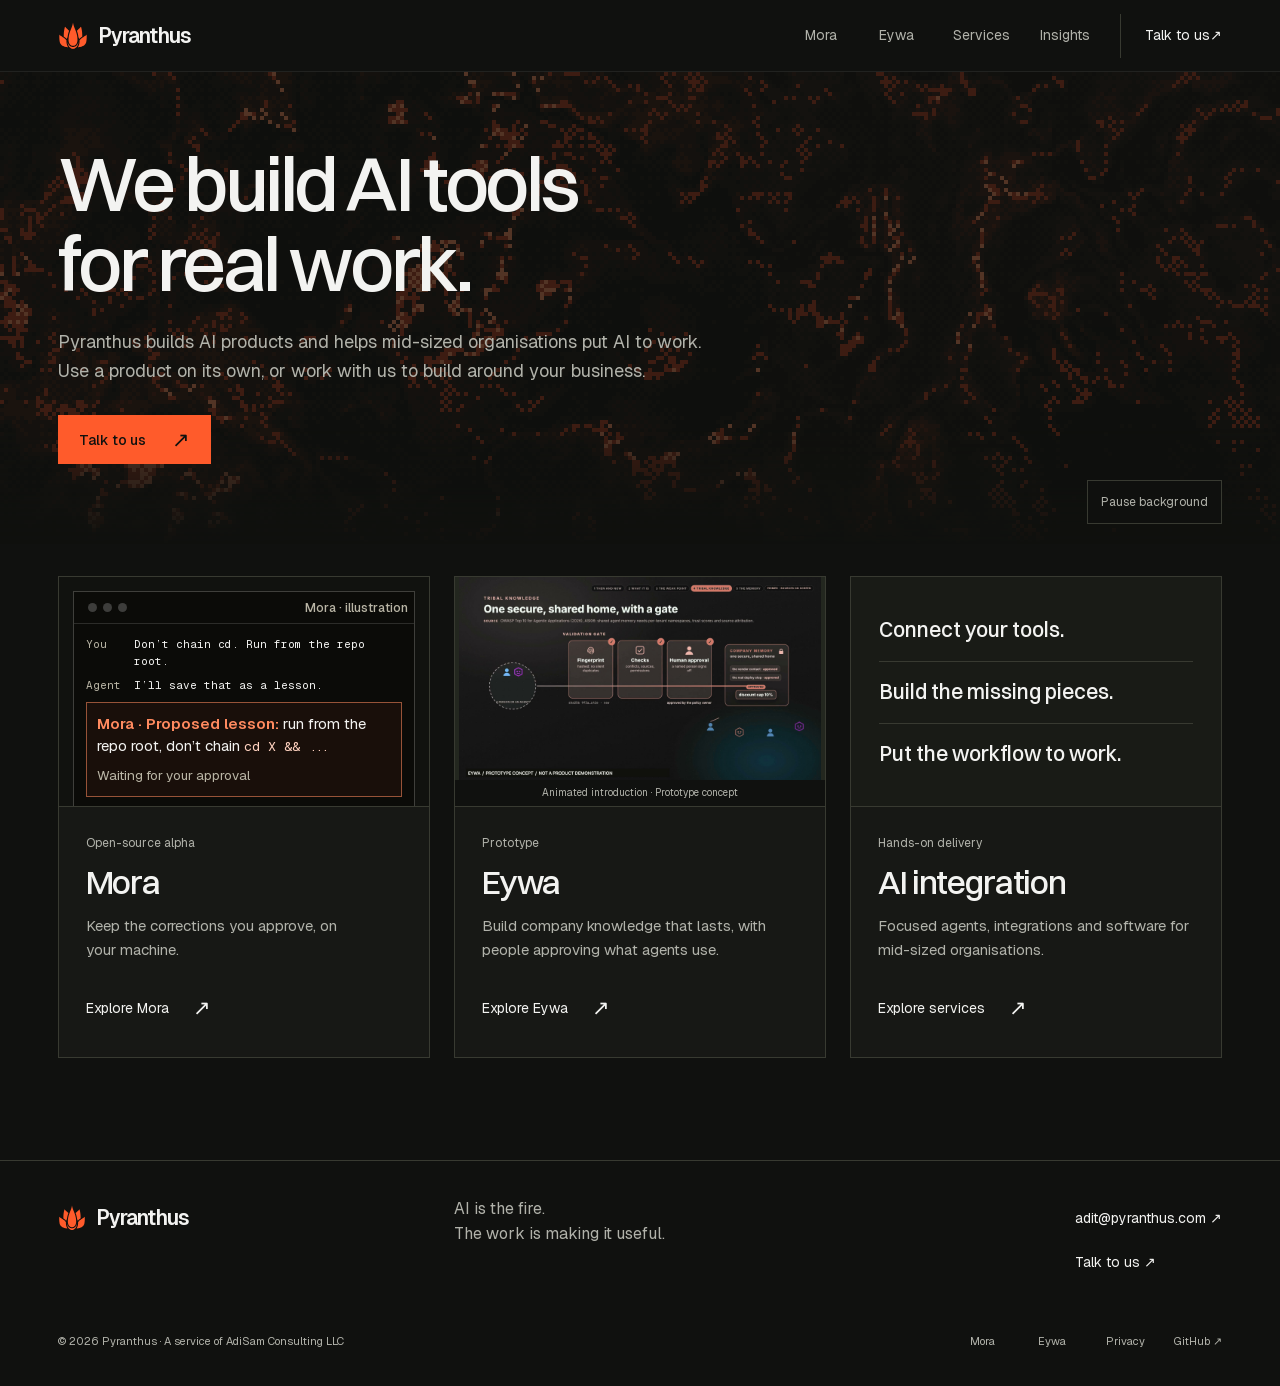
==== commit 22e2513b: "Publish portfolio positioning and Eywa animated introduction" ====
--- a/index.html
+++ b/index.html
@@ -1 +1 @@
-<!DOCTYPE html><html lang="en" class="hL4kRG_variable wtcLsG_variable APw8lG_variable"><head><meta charSet="utf-8"/><meta name="viewport" content="width=device-width, initial-scale=1"/><link rel="preload" href="/_next/static/media/Switzer_500-s.p.3l_u-a-fiviai.woff2" as="font" crossorigin="" type="font/woff2"/><link rel="preload" href="/_next/static/media/geist_latin-s.p.3rd3ws2mg35i0.woff2" as="font" crossorigin="" type="font/woff2"/><link rel="preload" href="/_next/static/media/geist_mono_latin-s.p.3f30ggp2vw8zj.woff2" as="font" crossorigin="" type="font/woff2"/><link rel="preload" href="/pyranthus-P2-ember.svg" as="image"/><link rel="preload" href="/eywa/values.png" as="image"/><link rel="preload" href="/eywa/actions.png" as="image"/><link rel="stylesheet" href="/_next/static/chunks/1lgb8bow93gl9.css" data-precedence="next"/><link rel="stylesheet" href="/_next/static/chunks/17ht_4cuau84q.css" data-precedence="next"/><link rel="preload" as="script" fetchPriority="low" href="/_next/static/chunks/310vm2bl3xxpt.js"/><script src="/_next/static/chunks/1wnov70f88xjy.js" async=""></script><script src="/_next/static/chunks/34-s9nvef5sdp.js" async=""></script><script src="/_next/static/chunks/0c98xzjfks9hq.js" async=""></script><script src="/_next/static/chunks/turbopack-2u1d16houkiyo.js" async=""></script><script src="/_next/static/chunks/12iog7prox8u-.js" async=""></script><script src="/_next/static/chunks/2f64afjv0nj45.js" async=""></script><meta name="next-size-adjust" content=""/><meta name="theme-color" content="#10110f"/><title>Pyranthus | AI tools for real work</title><meta name="description" content="Pyranthus builds Mora and Eywa, and provides hands-on AI integration for mid-sized organisations."/><meta name="robots" content="noindex, nofollow"/><meta property="og:title" content="Pyranthus | AI tools for real work"/><meta property="og:description" content="Advisory. Engineering. Products. AI built around your business."/><meta property="og:type" content="website"/><meta name="twitter:card" content="summary"/><meta name="twitter:title" content="Pyranthus | AI tools for real work"/><meta name="twitter:description" content="Advisory. Engineering. Products. AI built around your business."/><link rel="icon" href="/icon.svg?icon.0gcv9bt5g5lt3.svg" sizes="any" type="image/svg+xml"/><script src="/_next/static/chunks/0cz1d0mv5g_q7.js" noModule=""></script></head><body><div hidden=""><!--$--><!--/$--></div><a class="skip" href="#main">Skip to content</a><header class="site-header"><div class="shell nav-wrap"><a class="brand" aria-label="Pyranthus home" href="/"><img src="/pyranthus-P2-ember.svg" alt="" width="30" height="30"/>Pyranthus</a><button class="menu-toggle" aria-expanded="false" aria-controls="primary-nav">Menu<span aria-hidden="true">+</span></button><nav id="primary-nav" aria-label="Main navigation" class="nav-links"><a href="/products/mora/">Mora</a><a href="/products/eywa/">Eywa</a><a href="/practice/">Services</a><a href="/insights/">Insights</a><a class="nav-cta" href="/contact/">Talk to us <span aria-hidden="true">↗</span></a></nav></div></header><main id="main"><section class="parent-hero"><canvas class="company-ember" data-ember="true" aria-hidden="true"></canvas><div class="company-scrim" aria-hidden="true"></div><div class="shell parent-intro" data-ember-avoid="true"><h1>We build AI tools<br/>for real work.</h1><p>Pyranthus builds Mora and Eywa, and provides hands-on AI integration for mid-sized organisations.</p><a class="button primary" href="/contact/">Talk to us <span aria-hidden="true" class="arrow">↗</span></a></div><button class="field-control" type="button" aria-pressed="false">Pause background</button></section><section class="shell destination-section" aria-label="Products and services"><div class="destination-cards "><article class="destination-card"><div class="destination-crop mora-crop"><figure class="YRyQ9G_frame compact-loop" aria-label="Mora approval illustration. Agent proposals wait for your approval."><div class="YRyQ9G_titleBar"><span class="YRyQ9G_dots" aria-hidden="true"><i></i><i></i><i></i></span><span class="YRyQ9G_label">Mora · illustration</span></div><div class="YRyQ9G_stage"><div class="YRyQ9G_layer" data-active="true" data-beat="lesson" aria-hidden="true"><div class="YRyQ9G_head"><span class="YRyQ9G_session">Agent session</span><span class="YRyQ9G_chip" data-status="today">Today</span></div><ol class="YRyQ9G_lines"><li class="YRyQ9G_item" data-kind="you" style="--i:0"><span class="YRyQ9G_who">You</span><span class="YRyQ9G_text">Don’t chain cd. Run from the repo root.</span></li><li class="YRyQ9G_item" data-kind="agent" style="--i:1"><span class="YRyQ9G_who">Agent</span><span class="YRyQ9G_text">I’ll save that as a lesson.</span></li></ol><div class="YRyQ9G_card YRyQ9G_item" style="--i:2"><span class="YRyQ9G_cardText"><span class="YRyQ9G_cardTitle">Mora · <!-- -->Proposed lesson:</span> <!-- -->run from the repo root, don’t chain <code>cd X &amp;&amp; ...</code></span><span class="YRyQ9G_cardState" style="--i:4"><span data-approval-state="pending" class="YRyQ9G_pending">Waiting for your approval</span><span data-approval-state="saved" class="YRyQ9G_saved">Saved</span></span></div><ol class="YRyQ9G_lines"><li class="YRyQ9G_item" data-kind="cmd" style="--i:3"><span class="YRyQ9G_text">mora mcp proposals approve p_mem_example</span></li></ol><span class="YRyQ9G_beatTitle">1<!-- --> of <!-- -->1<!-- -->. <!-- -->Your approval</span></div></div><ol class="YRyQ9G_progress" aria-hidden="true"><li data-on="true"></li></ol><ol class="YRyQ9G_srOnly"><li>Your approval<!-- -->. <!-- -->Today<!-- -->.<!-- --> <!-- -->You: Don’t chain cd. Run from the repo root. Agent: I’ll save that as a lesson.<!-- --> Mora, Proposed lesson: run from the repo root, don’t chain cd X &amp;&amp; .... Waiting for your approval mora mcp proposals approve p_mem_example Saved</li></ol><figcaption class="YRyQ9G_caption">An illustration of the loop, not a recording</figcaption></figure></div><div class="destination-copy"><p class="small-note">Open-source alpha</p><h2>Mora</h2><p>Keep the corrections you approve, on your machine.</p><a class="text-link" href="/products/mora/">Explore Mora <span aria-hidden="true" class="arrow">↗</span></a></div></article><article class="destination-card"><figure class="destination-crop eywa-crop"><div class="approval-crops-small"><img src="/eywa/values.png" width="714" height="92" alt="Current week 2 and proposed week 6, awaiting a decision."/><img src="/eywa/actions.png" width="218" height="36" alt="Actual Reject and Approve controls from the prototype demo."/></div><figcaption>Actual demo crops · Synthetic data</figcaption></figure><div class="destination-copy"><p class="small-note">Prototype</p><h2>Eywa</h2><p>Agents propose a change. A person decides what is approved.</p><a class="text-link" href="/products/eywa/">Explore Eywa <span aria-hidden="true" class="arrow">↗</span></a></div></article><article class="destination-card"><div class="destination-crop service-crop"><p>Connect your tools.</p><p>Build the missing pieces.</p><p>Put the workflow to work.</p></div><div class="destination-copy"><p class="small-note">Hands-on delivery</p><h2>AI integration</h2><p>Focused agents, integrations and software for mid-sized organisations.</p><a class="text-link" href="/practice/">Explore services <span aria-hidden="true" class="arrow">↗</span></a></div></article></div></section></main><!--$--><!--/$--><footer class="site-footer"><div class="shell"><div class="footer-top"><a class="brand" href="/"><img src="/pyranthus-P2-ember.svg" width="28" height="28" alt=""/>Pyranthus</a><p>AI is the fire.<br/>The work is making it useful.</p><div><a href="mailto:adit@pyranthus.com">adit@pyranthus.com ↗</a><a href="/contact/">Talk to us ↗</a></div></div><div class="footer-bottom"><span>© <!-- -->2026<!-- --> Pyranthus · A service of AdiSam Consulting LLC</span><div><a href="/products/mora/">Mora</a><a href="/products/eywa/">Eywa</a><a href="/privacy/">Privacy</a><a href="https://github.com/pyranthus-hq" target="_blank" rel="noreferrer">GitHub ↗</a></div></div></div></footer><script id="_R_">(globalThis["TURBOPACK"] || (globalThis["TURBOPACK"] = [])).push({"otherChunks":["static/chunks/310vm2bl3xxpt.js","static/chunks/1wnov70f88xjy.js","static/chunks/34-s9nvef5sdp.js","static/chunks/0c98xzjfks9hq.js"],"runtimeModuleIds":[94553]});</script><script src="/_next/static/chunks/310vm2bl3xxpt.js" async=""></script><script>(self.__next_f=self.__next_f||[]).push([0])</script><script>self.__next_f.push([1,"1:\"$Sreact.fragment\"\n2:\"/_next/static/chunks/12iog7prox8u-.js\"\n3:I[36852,[\"$2\"],\"default\"]\n4:I[39756,[\"$2\"],\"default\"]\n5:I[37457,[\"$2\"],\"default\"]\n6:\"/_next/static/chunks/2f64afjv0nj45.js\"\n7:I[22016,[\"$2\",\"$6\"],\"\"]\n9:I[49440,[\"$2\",\"$6\"],\"default\"]\na:I[64885,[\"$2\",\"$6\"],\"default\"]\nb:I[35570,[\"$2\",\"$6\"],\"default\"]\n13:\"ViewportBoundary\"\n14:I[97367,[\"$2\"],\"$13\"]\n16:\"MetadataBoundary\"\n17:I[97367,[\"$2\"],\"$16\"]\n18:\"$Sreact.suspense\"\n1a:I[68027,[\"$2\"],\"default\",1]\n:HL[\"/_next/static/chunks/1lgb8bow93gl9.css\",\"style\"]\n:HL[\"/_next/static/media/Switzer_500-s.p.3l_u-a-fiviai.woff2\",\"font\",{\"crossOrigin\":\"\",\"type\":\"font/woff2\"}]\n:HL[\"/_next/static/media/geist_latin-s.p.3rd3ws2mg35i0.woff2\",\"font\",{\"crossOrigin\":\"\",\"type\":\"font/woff2\"}]\n:HL[\"/_next/static/media/geist_mono_latin-s.p.3f30ggp2vw8zj.woff2\",\"font\",{\"crossOrigin\":\"\",\"type\":\"font/woff2\"}]\n:HL[\"/_next/static/chunks/17ht_4cuau84q.css\",\"style\"]\n:HL[\"/pyranthus-P2-ember.svg\",\"image\"]\n:HL[\"/eywa/values.png\",\"image\"]\n"])</script><script>self.__next_f.push([1,"8:[[\"children\",{\"s\":\"__PAGE__\",\"h\":512,\"d\":{\"r\":[\"$\",\"$1\",\"c\",{\"children\":[[\"$\",\"main\",null,{\"id\":\"main\",\"children\":[[\"$\",\"section\",null,{\"className\":\"parent-hero\",\"children\":[[\"$\",\"canvas\",null,{\"className\":\"company-ember\",\"data-ember\":true,\"aria-hidden\":\"true\"}],[\"$\",\"div\",null,{\"className\":\"company-scrim\",\"aria-hidden\":\"true\"}],[\"$\",\"div\",null,{\"className\":\"shell parent-intro\",\"data-ember-avoid\":true,\"children\":[[\"$\",\"h1\",null,{\"children\":[\"We build AI tools\",[\"$\",\"br\",null,{}],\"for real work.\"]}],[\"$\",\"p\",null,{\"children\":\"Pyranthus builds Mora and Eywa, and provides hands-on AI integration for mid-sized organisations.\"}],[\"$\",\"$L7\",null,{\"className\":\"button primary\",\"href\":\"/contact/\",\"children\":[\"Talk to us \",[\"$\",\"span\",null,{\"aria-hidden\":\"true\",\"className\":\"arrow\",\"children\":\"↗\"}]]}]]}],[\"$\",\"$L9\",null,{}],[\"$\",\"$La\",null,{}]]}],[\"$\",\"section\",null,{\"className\":\"shell destination-section\",\"aria-label\":\"Products and services\",\"children\":[\"$\",\"div\",null,{\"className\":\"destination-cards \",\"children\":[[\"$\",\"article\",null,{\"className\":\"destination-card\",\"children\":[[\"$\",\"div\",null,{\"className\":\"destination-crop mora-crop\",\"children\":[\"$\",\"$Lb\",null,{\"loop\":{\"label\":\"Mora · illustration\",\"caption\":\"An illustration of the loop, not a recording\",\"pause\":\"Pause animation\",\"play\":\"Play animation\",\"stillBeat\":1,\"beats\":[{\"id\":\"lesson\",\"title\":\"Your approval\",\"session\":\"Agent session\",\"ms\":4200,\"chip\":{\"status\":\"today\",\"text\":\"Today\"},\"lines\":[{\"kind\":\"you\",\"text\":\"Don’t chain cd. Run from the repo root.\"},{\"kind\":\"agent\",\"text\":\"I’ll save that as a lesson.\"}],\"card\":{\"title\":\"Proposed lesson:\",\"text\":\"run from the repo root, don’t chain `cd X \u0026\u0026 ...`\",\"pending\":\"Waiting for your approval\",\"saved\":\"Saved\"},\"after\":[{\"kind\":\"cmd\",\"text\":\"mora mcp proposals approve p_mem_example\"}]}]},\"compact\":true}]}],[\"$\",\"div\",null,{\"className\":\"destination-copy\",\"children\":[[\"$\",\"p\",null,{\"className\":\"small-note\",\"children\":\"Open-source alpha\"}],[\"$\",\"h2\",null,{\"children\":\"Mora\"}],[\"$\",\"p\",null,{\"children\":\"Keep the corrections you approve, on your machine.\"}],[\"$\",\"$L7\",null,{\"className\":\"text-link\",\"href\":\"/products/mora/\",\"children\":[\"Explore Mora \",[\"$\",\"span\",null,{\"aria-hidden\":\"true\",\"className\":\"arrow\",\"children\":\"↗\"}]]}]]}]]}],[\"$\",\"article\",null,{\"className\":\"destination-card\",\"children\":[[\"$\",\"figure\",null,{\"className\":\"destination-crop eywa-crop\",\"children\":[[\"$\",\"div\",null,{\"className\":\"approval-crops-small\",\"children\":[[\"$\",\"img\",null,{\"src\":\"/eywa/values.png\",\"width\":\"714\",\"height\":\"92\",\"alt\":\"Current week 2 and proposed week 6, awaiting a decision.\"}],\"$Lc\"]}],\"$Ld\"]}],\"$Le\"]}],\"$Lf\"]}]}]]}],[\"$L10\",\"$L11\"],\"$L12\"]}],\"p\":false,\"v\":null}}]]\n"])</script><script>self.__next_f.push([1,"0:{\"P\":null,\"c\":[\"\",\"\"],\"q\":\"\",\"i\":false,\"t\":{\"t\":{\"s\":\"\",\"h\":528,\"d\":{\"r\":[\"$\",\"$1\",\"c\",{\"children\":[[[\"$\",\"link\",\"0\",{\"rel\":\"stylesheet\",\"href\":\"/_next/static/chunks/1lgb8bow93gl9.css\",\"precedence\":\"next\",\"crossOrigin\":\"$undefined\",\"nonce\":\"$undefined\"}],[\"$\",\"script\",\"script-0\",{\"src\":\"/_next/static/chunks/12iog7prox8u-.js\",\"async\":true,\"nonce\":\"$undefined\"}]],[\"$\",\"html\",null,{\"lang\":\"en\",\"className\":\"hL4kRG_variable wtcLsG_variable APw8lG_variable\",\"children\":[\"$\",\"body\",null,{\"children\":[[\"$\",\"a\",null,{\"className\":\"skip\",\"href\":\"#main\",\"children\":\"Skip to content\"}],[\"$\",\"$L3\",null,{}],[\"$\",\"$L4\",null,{\"parallelRouterKey\":\"children\",\"error\":\"$undefined\",\"errorStyles\":\"$undefined\",\"errorScripts\":\"$undefined\",\"template\":[\"$\",\"$L5\",null,{}],\"templateStyles\":\"$undefined\",\"templateScripts\":\"$undefined\",\"notFound\":[[\"$\",\"main\",null,{\"id\":\"main\",\"className\":\"shell page-intro\",\"children\":[[\"$\",\"p\",null,{\"className\":\"eyebrow\",\"children\":\"Page not found\"}],[\"$\",\"h1\",null,{\"children\":[\"Let’s get you\",[\"$\",\"br\",null,{}],\"back to the work.\"]}],[\"$\",\"p\",null,{\"className\":\"intro-body\",\"children\":\"This address doesn’t have a page.\"}],[\"$\",\"$L7\",null,{\"className\":\"button primary\",\"href\":\"/\",\"children\":\"Pyranthus home ↗\"}]]}],[]],\"forbidden\":\"$undefined\",\"unauthorized\":\"$undefined\"}],[\"$\",\"footer\",null,{\"className\":\"site-footer\",\"children\":[\"$\",\"div\",null,{\"className\":\"shell\",\"children\":[[\"$\",\"div\",null,{\"className\":\"footer-top\",\"children\":[[\"$\",\"$L7\",null,{\"className\":\"brand\",\"href\":\"/\",\"children\":[[\"$\",\"img\",null,{\"src\":\"/pyranthus-P2-ember.svg\",\"width\":\"28\",\"height\":\"28\",\"alt\":\"\"}],\"Pyranthus\"]}],[\"$\",\"p\",null,{\"children\":[\"AI is the fire.\",[\"$\",\"br\",null,{}],\"The work is making it useful.\"]}],[\"$\",\"div\",null,{\"children\":[[\"$\",\"a\",null,{\"href\":\"mailto:adit@pyranthus.com\",\"children\":\"adit@pyranthus.com ↗\"}],[\"$\",\"$L7\",null,{\"href\":\"/contact/\",\"children\":\"Talk to us ↗\"}]]}]]}],[\"$\",\"div\",null,{\"className\":\"footer-bottom\",\"children\":[[\"$\",\"span\",null,{\"children\":[\"© \",2026,\" Pyranthus · A service of AdiSam Consulting LLC\"]}],[\"$\",\"div\",null,{\"children\":[[\"$\",\"$L7\",null,{\"href\":\"/products/mora/\",\"children\":\"Mora\"}],[\"$\",\"$L7\",null,{\"href\":\"/products/eywa/\",\"children\":\"Eywa\"}],[\"$\",\"$L7\",null,{\"href\":\"/privacy/\",\"children\":\"Privacy\"}],[\"$\",\"a\",null,{\"href\":\"https://github.com/pyranthus-hq\",\"target\":\"_blank\",\"rel\":\"noreferrer\",\"children\":\"GitHub ↗\"}]]}]]}]]}]}]]}]}]]}],\"p\":false,\"v\":null},\"c\":\"$Q8\"},\"h\":{\"r\":[\"$\",\"$1\",\"h\",{\"children\":[null,[\"$\",\"$L14\",null,{\"children\":\"$L15\"}],[\"$\",\"$L17\",null,{\"children\":[[\"$\",\"div\",null,{\"hidden\":true,\"children\":[\"$\",\"$18\",null,{\"name\":\"Next.Metadata\",\"children\":\"$L19\"}]}],null]}],[\"$\",\"meta\",null,{\"name\":\"next-size-adjust\",\"content\":\"\"}]]}],\"p\":false,\"v\":null}},\"m\":\"$undefined\",\"G\":[\"$1a\",[[\"$\",\"link\",\"0\",{\"rel\":\"stylesheet\",\"href\":\"/_next/static/chunks/1lgb8bow93gl9.css\",\"precedence\":\"next\",\"crossOrigin\":\"$undefined\",\"nonce\":\"$undefined\"}]]],\"S\":true,\"r\":\"$undefined\",\"s\":\"$undefined\",\"a\":\"$undefined\",\"l\":\"$undefined\",\"p\":\"$undefined\",\"d\":\"$undefined\",\"b\":\"F-SVAtu6NQYZKEYhu1ZWq\"}\n"])</script><script>self.__next_f.push([1,"1b:I[97367,[\"$2\"],\"OutletBoundary\"]\n:HL[\"/eywa/actions.png\",\"image\"]\nc:[\"$\",\"img\",null,{\"src\":\"/eywa/actions.png\",\"width\":\"218\",\"height\":\"36\",\"alt\":\"Actual Reject and Approve controls from the prototype demo.\"}]\nd:[\"$\",\"figcaption\",null,{\"children\":\"Actual demo crops · Synthetic data\"}]\ne:[\"$\",\"div\",null,{\"className\":\"destination-copy\",\"children\":[[\"$\",\"p\",null,{\"className\":\"small-note\",\"children\":\"Prototype\"}],[\"$\",\"h2\",null,{\"children\":\"Eywa\"}],[\"$\",\"p\",null,{\"children\":\"Agents propose a change. A person decides what is approved.\"}],[\"$\",\"$L7\",null,{\"className\":\"text-link\",\"href\":\"/products/eywa/\",\"children\":[\"Explore Eywa \",[\"$\",\"span\",null,{\"aria-hidden\":\"true\",\"className\":\"arrow\",\"children\":\"↗\"}]]}]]}]\nf:[\"$\",\"article\",null,{\"className\":\"destination-card\",\"children\":[[\"$\",\"div\",null,{\"className\":\"destination-crop service-crop\",\"children\":[[\"$\",\"p\",null,{\"children\":\"Connect your tools.\"}],[\"$\",\"p\",null,{\"children\":\"Build the missing pieces.\"}],[\"$\",\"p\",null,{\"children\":\"Put the workflow to work.\"}]]}],[\"$\",\"div\",null,{\"className\":\"destination-copy\",\"children\":[[\"$\",\"p\",null,{\"className\":\"small-note\",\"children\":\"Hands-on delivery\"}],[\"$\",\"h2\",null,{\"children\":\"AI integration\"}],[\"$\",\"p\",null,{\"children\":\"Focused agents, integrations and software for mid-sized organisations.\"}],[\"$\",\"$L7\",null,{\"className\":\"text-link\",\"href\":\"/practice/\",\"children\":[\"Explore services \",[\"$\",\"span\",null,{\"aria-hidden\":\"true\",\"className\":\"arrow\",\"children\":\"↗\"}]]}]]}]]}]\n10:[\"$\",\"link\",\"0\",{\"rel\":\"stylesheet\",\"href\":\"/_next/static/chunks/17ht_4cuau84q.css\",\"precedence\":\"next\",\"crossOrigin\":\"$undefined\",\"nonce\":\"$undefined\"}]\n11:[\"$\",\"script\",\"script-0\",{\"src\":\"/_next/static/chunks/2f64afjv0nj45.js\",\"async\":true,\"nonce\":\"$undefined\"}]\n12:[\"$\",\"$L1b\",null,{\"children\":[\"$\",\"$18\",null,{\"name\":\"Next.MetadataOutlet\",\"children\":\"$@1c\"}]}]\n"])</script><script>self.__next_f.push([1,"15:[[\"$\",\"meta\",\"0\",{\"charSet\":\"utf-8\"}],[\"$\",\"meta\",\"1\",{\"name\":\"viewport\",\"content\":\"width=device-width, initial-scale=1\"}],[\"$\",\"meta\",\"2\",{\"name\":\"theme-color\",\"content\":\"#10110f\"}]]\n"])</script><script>self.__next_f.push([1,"1d:I[27201,[\"$2\"],\"IconMark\"]\n19:[[\"$\",\"title\",\"0\",{\"children\":\"Pyranthus | AI tools for real work\"}],[\"$\",\"meta\",\"1\",{\"name\":\"description\",\"content\":\"Pyranthus builds Mora and Eywa, and provides hands-on AI integration for mid-sized organisations.\"}],[\"$\",\"meta\",\"2\",{\"name\":\"robots\",\"content\":\"noindex, nofollow\"}],[\"$\",\"meta\",\"3\",{\"property\":\"og:title\",\"content\":\"Pyranthus | AI tools for real work\"}],[\"$\",\"meta\",\"4\",{\"property\":\"og:description\",\"content\":\"Advisory. Engineering. Products. AI built around your business.\"}],[\"$\",\"meta\",\"5\",{\"property\":\"og:type\",\"content\":\"website\"}],[\"$\",\"meta\",\"6\",{\"name\":\"twitter:card\",\"content\":\"summary\"}],[\"$\",\"meta\",\"7\",{\"name\":\"twitter:title\",\"content\":\"Pyranthus | AI tools for real work\"}],[\"$\",\"meta\",\"8\",{\"name\":\"twitter:description\",\"content\":\"Advisory. Engineering. Products. AI built around your business.\"}],[\"$\",\"link\",\"9\",{\"rel\":\"icon\",\"href\":\"/icon.svg?icon.0gcv9bt5g5lt3.svg\",\"sizes\":\"any\",\"type\":\"image/svg+xml\"}],[\"$\",\"$L1d\",\"10\",{}]]\n1c:null\n"])</script></body></html>+<!DOCTYPE html><html lang="en" class="hL4kRG_variable wtcLsG_variable APw8lG_variable"><head><meta charSet="utf-8"/><meta name="viewport" content="width=device-width, initial-scale=1"/><link rel="preload" href="/_next/static/media/Switzer_500-s.p.3l_u-a-fiviai.woff2" as="font" crossorigin="" type="font/woff2"/><link rel="preload" href="/_next/static/media/geist_latin-s.p.3rd3ws2mg35i0.woff2" as="font" crossorigin="" type="font/woff2"/><link rel="preload" href="/_next/static/media/geist_mono_latin-s.p.3f30ggp2vw8zj.woff2" as="font" crossorigin="" type="font/woff2"/><link rel="preload" href="/pyranthus-P2-ember.svg" as="image"/><link rel="preload" href="/eywa/introduction-poster.jpg" as="image"/><link rel="stylesheet" href="/_next/static/chunks/23auct3k-f_tr.css" data-precedence="next"/><link rel="stylesheet" href="/_next/static/chunks/17ht_4cuau84q.css" data-precedence="next"/><link rel="preload" as="script" fetchPriority="low" href="/_next/static/chunks/310vm2bl3xxpt.js"/><script src="/_next/static/chunks/1wnov70f88xjy.js" async=""></script><script src="/_next/static/chunks/34-s9nvef5sdp.js" async=""></script><script src="/_next/static/chunks/0c98xzjfks9hq.js" async=""></script><script src="/_next/static/chunks/turbopack-2u1d16houkiyo.js" async=""></script><script src="/_next/static/chunks/12iog7prox8u-.js" async=""></script><script src="/_next/static/chunks/2f64afjv0nj45.js" async=""></script><meta name="next-size-adjust" content=""/><meta name="theme-color" content="#10110f"/><title>Pyranthus | AI tools for real work</title><meta name="description" content="AI products to use on their own where available, and hands-on advisory and engineering to build around your business."/><meta name="robots" content="noindex, nofollow"/><meta property="og:title" content="Pyranthus | AI tools for real work"/><meta property="og:description" content="Advisory. Engineering. Products. AI built around your business."/><meta property="og:type" content="website"/><meta name="twitter:card" content="summary"/><meta name="twitter:title" content="Pyranthus | AI tools for real work"/><meta name="twitter:description" content="Advisory. Engineering. Products. AI built around your business."/><link rel="icon" href="/icon.svg?icon.0gcv9bt5g5lt3.svg" sizes="any" type="image/svg+xml"/><script src="/_next/static/chunks/0cz1d0mv5g_q7.js" noModule=""></script></head><body><div hidden=""><!--$--><!--/$--></div><a class="skip" href="#main">Skip to content</a><header class="site-header"><div class="shell nav-wrap"><a class="brand" aria-label="Pyranthus home" href="/"><img src="/pyranthus-P2-ember.svg" alt="" width="30" height="30"/>Pyranthus</a><button class="menu-toggle" aria-expanded="false" aria-controls="primary-nav">Menu<span aria-hidden="true">+</span></button><nav id="primary-nav" aria-label="Main navigation" class="nav-links"><a href="/products/mora/">Mora</a><a href="/products/eywa/">Eywa</a><a href="/practice/">Services</a><a href="/insights/">Insights</a><a class="nav-cta" href="/contact/">Talk to us <span aria-hidden="true">↗</span></a></nav></div></header><main id="main"><section class="parent-hero"><canvas class="company-ember" data-ember="true" aria-hidden="true"></canvas><div class="company-scrim" aria-hidden="true"></div><div class="shell parent-intro" data-ember-avoid="true"><h1>We build AI tools<br/>for real work.</h1><p>Pyranthus builds AI products and helps mid-sized organisations put AI to work. Use a product on its own, or work with us to build around your business.</p><a class="button primary" href="/contact/">Talk to us <span aria-hidden="true" class="arrow">↗</span></a></div><button class="field-control" type="button" aria-pressed="false">Pause background</button></section><section class="shell destination-section" aria-label="Products and services"><div class="destination-cards "><article class="destination-card"><div class="destination-crop mora-crop"><figure class="YRyQ9G_frame compact-loop" aria-label="Mora approval illustration. Agent proposals wait for your approval."><div class="YRyQ9G_titleBar"><span class="YRyQ9G_dots" aria-hidden="true"><i></i><i></i><i></i></span><span class="YRyQ9G_label">Mora · illustration</span></div><div class="YRyQ9G_stage"><div class="YRyQ9G_layer" data-active="true" data-beat="lesson" aria-hidden="true"><div class="YRyQ9G_head"><span class="YRyQ9G_session">Agent session</span><span class="YRyQ9G_chip" data-status="today">Today</span></div><ol class="YRyQ9G_lines"><li class="YRyQ9G_item" data-kind="you" style="--i:0"><span class="YRyQ9G_who">You</span><span class="YRyQ9G_text">Don’t chain cd. Run from the repo root.</span></li><li class="YRyQ9G_item" data-kind="agent" style="--i:1"><span class="YRyQ9G_who">Agent</span><span class="YRyQ9G_text">I’ll save that as a lesson.</span></li></ol><div class="YRyQ9G_card YRyQ9G_item" style="--i:2"><span class="YRyQ9G_cardText"><span class="YRyQ9G_cardTitle">Mora · <!-- -->Proposed lesson:</span> <!-- -->run from the repo root, don’t chain <code>cd X &amp;&amp; ...</code></span><span class="YRyQ9G_cardState" style="--i:4"><span data-approval-state="pending" class="YRyQ9G_pending">Waiting for your approval</span><span data-approval-state="saved" class="YRyQ9G_saved">Saved</span></span></div><ol class="YRyQ9G_lines"><li class="YRyQ9G_item" data-kind="cmd" style="--i:3"><span class="YRyQ9G_text">mora mcp proposals approve p_mem_example</span></li></ol><span class="YRyQ9G_beatTitle">1<!-- --> of <!-- -->1<!-- -->. <!-- -->Your approval</span></div></div><ol class="YRyQ9G_progress" aria-hidden="true"><li data-on="true"></li></ol><ol class="YRyQ9G_srOnly"><li>Your approval<!-- -->. <!-- -->Today<!-- -->.<!-- --> <!-- -->You: Don’t chain cd. Run from the repo root. Agent: I’ll save that as a lesson.<!-- --> Mora, Proposed lesson: run from the repo root, don’t chain cd X &amp;&amp; .... Waiting for your approval mora mcp proposals approve p_mem_example Saved</li></ol><figcaption class="YRyQ9G_caption">An illustration of the loop, not a recording</figcaption></figure></div><div class="destination-copy"><p class="small-note">Open-source alpha</p><h2>Mora</h2><p>Keep the corrections you approve, on your machine.</p><a class="text-link" href="/products/mora/">Explore Mora <span aria-hidden="true" class="arrow">↗</span></a></div></article><article class="destination-card"><figure class="destination-crop eywa-crop"><img class="eywa-intro-poster" src="/eywa/introduction-poster.jpg" width="1920" height="1080" alt="Animated introduction: people and agents contribute facts through a validation gate to approved company knowledge."/><figcaption>Animated introduction · Prototype concept</figcaption></figure><div class="destination-copy"><p class="small-note">Prototype</p><h2>Eywa</h2><p>Build company knowledge that lasts, with people approving what agents use.</p><a class="text-link" href="/products/eywa/">Explore Eywa <span aria-hidden="true" class="arrow">↗</span></a></div></article><article class="destination-card"><div class="destination-crop service-crop"><p>Connect your tools.</p><p>Build the missing pieces.</p><p>Put the workflow to work.</p></div><div class="destination-copy"><p class="small-note">Hands-on delivery</p><h2>AI integration</h2><p>Focused agents, integrations and software for mid-sized organisations.</p><a class="text-link" href="/practice/">Explore services <span aria-hidden="true" class="arrow">↗</span></a></div></article></div></section></main><!--$--><!--/$--><footer class="site-footer"><div class="shell"><div class="footer-top"><a class="brand" href="/"><img src="/pyranthus-P2-ember.svg" width="28" height="28" alt=""/>Pyranthus</a><p>AI is the fire.<br/>The work is making it useful.</p><div><a href="mailto:adit@pyranthus.com">adit@pyranthus.com ↗</a><a href="/contact/">Talk to us ↗</a></div></div><div class="footer-bottom"><span>© <!-- -->2026<!-- --> Pyranthus · A service of AdiSam Consulting LLC</span><div><a href="/products/mora/">Mora</a><a href="/products/eywa/">Eywa</a><a href="/privacy/">Privacy</a><a href="https://github.com/pyranthus-hq" target="_blank" rel="noreferrer">GitHub ↗</a></div></div></div></footer><script id="_R_">(globalThis["TURBOPACK"] || (globalThis["TURBOPACK"] = [])).push({"otherChunks":["static/chunks/310vm2bl3xxpt.js","static/chunks/1wnov70f88xjy.js","static/chunks/34-s9nvef5sdp.js","static/chunks/0c98xzjfks9hq.js"],"runtimeModuleIds":[94553]});</script><script src="/_next/static/chunks/310vm2bl3xxpt.js" async=""></script><script>(self.__next_f=self.__next_f||[]).push([0])</script><script>self.__next_f.push([1,"1:\"$Sreact.fragment\"\n2:\"/_next/static/chunks/12iog7prox8u-.js\"\n3:I[36852,[\"$2\"],\"default\"]\n4:I[39756,[\"$2\"],\"default\"]\n5:I[37457,[\"$2\"],\"default\"]\n6:\"/_next/static/chunks/2f64afjv0nj45.js\"\n7:I[22016,[\"$2\",\"$6\"],\"\"]\n9:I[49440,[\"$2\",\"$6\"],\"default\"]\na:I[64885,[\"$2\",\"$6\"],\"default\"]\nb:I[35570,[\"$2\",\"$6\"],\"default\"]\n12:\"ViewportBoundary\"\n13:I[97367,[\"$2\"],\"$12\"]\n15:\"MetadataBoundary\"\n16:I[97367,[\"$2\"],\"$15\"]\n17:\"$Sreact.suspense\"\n19:I[68027,[\"$2\"],\"default\",1]\n:HL[\"/_next/static/chunks/23auct3k-f_tr.css\",\"style\"]\n:HL[\"/_next/static/media/Switzer_500-s.p.3l_u-a-fiviai.woff2\",\"font\",{\"crossOrigin\":\"\",\"type\":\"font/woff2\"}]\n:HL[\"/_next/static/media/geist_latin-s.p.3rd3ws2mg35i0.woff2\",\"font\",{\"crossOrigin\":\"\",\"type\":\"font/woff2\"}]\n:HL[\"/_next/static/media/geist_mono_latin-s.p.3f30ggp2vw8zj.woff2\",\"font\",{\"crossOrigin\":\"\",\"type\":\"font/woff2\"}]\n:HL[\"/_next/static/chunks/17ht_4cuau84q.css\",\"style\"]\n:HL[\"/pyranthus-P2-ember.svg\",\"image\"]\n:HL[\"/eywa/introduction-poster.jpg\",\"image\"]\n"])</script><script>self.__next_f.push([1,"8:[[\"children\",{\"s\":\"__PAGE__\",\"h\":512,\"d\":{\"r\":[\"$\",\"$1\",\"c\",{\"children\":[[\"$\",\"main\",null,{\"id\":\"main\",\"children\":[[\"$\",\"section\",null,{\"className\":\"parent-hero\",\"children\":[[\"$\",\"canvas\",null,{\"className\":\"company-ember\",\"data-ember\":true,\"aria-hidden\":\"true\"}],[\"$\",\"div\",null,{\"className\":\"company-scrim\",\"aria-hidden\":\"true\"}],[\"$\",\"div\",null,{\"className\":\"shell parent-intro\",\"data-ember-avoid\":true,\"children\":[[\"$\",\"h1\",null,{\"children\":[\"We build AI tools\",[\"$\",\"br\",null,{}],\"for real work.\"]}],[\"$\",\"p\",null,{\"children\":\"Pyranthus builds AI products and helps mid-sized organisations put AI to work. Use a product on its own, or work with us to build around your business.\"}],[\"$\",\"$L7\",null,{\"className\":\"button primary\",\"href\":\"/contact/\",\"children\":[\"Talk to us \",[\"$\",\"span\",null,{\"aria-hidden\":\"true\",\"className\":\"arrow\",\"children\":\"↗\"}]]}]]}],[\"$\",\"$L9\",null,{}],[\"$\",\"$La\",null,{}]]}],[\"$\",\"section\",null,{\"className\":\"shell destination-section\",\"aria-label\":\"Products and services\",\"children\":[\"$\",\"div\",null,{\"className\":\"destination-cards \",\"children\":[[\"$\",\"article\",null,{\"className\":\"destination-card\",\"children\":[[\"$\",\"div\",null,{\"className\":\"destination-crop mora-crop\",\"children\":[\"$\",\"$Lb\",null,{\"loop\":{\"label\":\"Mora · illustration\",\"caption\":\"An illustration of the loop, not a recording\",\"pause\":\"Pause animation\",\"play\":\"Play animation\",\"stillBeat\":1,\"beats\":[{\"id\":\"lesson\",\"title\":\"Your approval\",\"session\":\"Agent session\",\"ms\":4200,\"chip\":{\"status\":\"today\",\"text\":\"Today\"},\"lines\":[{\"kind\":\"you\",\"text\":\"Don’t chain cd. Run from the repo root.\"},{\"kind\":\"agent\",\"text\":\"I’ll save that as a lesson.\"}],\"card\":{\"title\":\"Proposed lesson:\",\"text\":\"run from the repo root, don’t chain `cd X \u0026\u0026 ...`\",\"pending\":\"Waiting for your approval\",\"saved\":\"Saved\"},\"after\":[{\"kind\":\"cmd\",\"text\":\"mora mcp proposals approve p_mem_example\"}]}]},\"compact\":true}]}],[\"$\",\"div\",null,{\"className\":\"destination-copy\",\"children\":[[\"$\",\"p\",null,{\"className\":\"small-note\",\"children\":\"Open-source alpha\"}],[\"$\",\"h2\",null,{\"children\":\"Mora\"}],[\"$\",\"p\",null,{\"children\":\"Keep the corrections you approve, on your machine.\"}],[\"$\",\"$L7\",null,{\"className\":\"text-link\",\"href\":\"/products/mora/\",\"children\":[\"Explore Mora \",[\"$\",\"span\",null,{\"aria-hidden\":\"true\",\"className\":\"arrow\",\"children\":\"↗\"}]]}]]}]]}],[\"$\",\"article\",null,{\"className\":\"destination-card\",\"children\":[[\"$\",\"figure\",null,{\"className\":\"destination-crop eywa-crop\",\"children\":[[\"$\",\"img\",null,{\"className\":\"eywa-intro-poster\",\"src\":\"/eywa/introduction-poster.jpg\",\"width\":\"1920\",\"height\":\"1080\",\"alt\":\"Animated introduction: people and agents contribute facts through a validation gate to approved company knowledge.\"}],\"$Lc\"]}],\"$Ld\"]}],\"$Le\"]}]}]]}],[\"$Lf\",\"$L10\"],\"$L11\"]}],\"p\":false,\"v\":null}}]]\n"])</script><script>self.__next_f.push([1,"0:{\"P\":null,\"c\":[\"\",\"\"],\"q\":\"\",\"i\":false,\"t\":{\"t\":{\"s\":\"\",\"h\":528,\"d\":{\"r\":[\"$\",\"$1\",\"c\",{\"children\":[[[\"$\",\"link\",\"0\",{\"rel\":\"stylesheet\",\"href\":\"/_next/static/chunks/23auct3k-f_tr.css\",\"precedence\":\"next\",\"crossOrigin\":\"$undefined\",\"nonce\":\"$undefined\"}],[\"$\",\"script\",\"script-0\",{\"src\":\"/_next/static/chunks/12iog7prox8u-.js\",\"async\":true,\"nonce\":\"$undefined\"}]],[\"$\",\"html\",null,{\"lang\":\"en\",\"className\":\"hL4kRG_variable wtcLsG_variable APw8lG_variable\",\"children\":[\"$\",\"body\",null,{\"children\":[[\"$\",\"a\",null,{\"className\":\"skip\",\"href\":\"#main\",\"children\":\"Skip to content\"}],[\"$\",\"$L3\",null,{}],[\"$\",\"$L4\",null,{\"parallelRouterKey\":\"children\",\"error\":\"$undefined\",\"errorStyles\":\"$undefined\",\"errorScripts\":\"$undefined\",\"template\":[\"$\",\"$L5\",null,{}],\"templateStyles\":\"$undefined\",\"templateScripts\":\"$undefined\",\"notFound\":[[\"$\",\"main\",null,{\"id\":\"main\",\"className\":\"shell page-intro\",\"children\":[[\"$\",\"p\",null,{\"className\":\"eyebrow\",\"children\":\"Page not found\"}],[\"$\",\"h1\",null,{\"children\":[\"Let’s get you\",[\"$\",\"br\",null,{}],\"back to the work.\"]}],[\"$\",\"p\",null,{\"className\":\"intro-body\",\"children\":\"This address doesn’t have a page.\"}],[\"$\",\"$L7\",null,{\"className\":\"button primary\",\"href\":\"/\",\"children\":\"Pyranthus home ↗\"}]]}],[]],\"forbidden\":\"$undefined\",\"unauthorized\":\"$undefined\"}],[\"$\",\"footer\",null,{\"className\":\"site-footer\",\"children\":[\"$\",\"div\",null,{\"className\":\"shell\",\"children\":[[\"$\",\"div\",null,{\"className\":\"footer-top\",\"children\":[[\"$\",\"$L7\",null,{\"className\":\"brand\",\"href\":\"/\",\"children\":[[\"$\",\"img\",null,{\"src\":\"/pyranthus-P2-ember.svg\",\"width\":\"28\",\"height\":\"28\",\"alt\":\"\"}],\"Pyranthus\"]}],[\"$\",\"p\",null,{\"children\":[\"AI is the fire.\",[\"$\",\"br\",null,{}],\"The work is making it useful.\"]}],[\"$\",\"div\",null,{\"children\":[[\"$\",\"a\",null,{\"href\":\"mailto:adit@pyranthus.com\",\"children\":\"adit@pyranthus.com ↗\"}],[\"$\",\"$L7\",null,{\"href\":\"/contact/\",\"children\":\"Talk to us ↗\"}]]}]]}],[\"$\",\"div\",null,{\"className\":\"footer-bottom\",\"children\":[[\"$\",\"span\",null,{\"children\":[\"© \",2026,\" Pyranthus · A service of AdiSam Consulting LLC\"]}],[\"$\",\"div\",null,{\"children\":[[\"$\",\"$L7\",null,{\"href\":\"/products/mora/\",\"children\":\"Mora\"}],[\"$\",\"$L7\",null,{\"href\":\"/products/eywa/\",\"children\":\"Eywa\"}],[\"$\",\"$L7\",null,{\"href\":\"/privacy/\",\"children\":\"Privacy\"}],[\"$\",\"a\",null,{\"href\":\"https://github.com/pyranthus-hq\",\"target\":\"_blank\",\"rel\":\"noreferrer\",\"children\":\"GitHub ↗\"}]]}]]}]]}]}]]}]}]]}],\"p\":false,\"v\":null},\"c\":\"$Q8\"},\"h\":{\"r\":[\"$\",\"$1\",\"h\",{\"children\":[null,[\"$\",\"$L13\",null,{\"children\":\"$L14\"}],[\"$\",\"$L16\",null,{\"children\":[[\"$\",\"div\",null,{\"hidden\":true,\"children\":[\"$\",\"$17\",null,{\"name\":\"Next.Metadata\",\"children\":\"$L18\"}]}],null]}],[\"$\",\"meta\",null,{\"name\":\"next-size-adjust\",\"content\":\"\"}]]}],\"p\":false,\"v\":null}},\"m\":\"$undefined\",\"G\":[\"$19\",[[\"$\",\"link\",\"0\",{\"rel\":\"stylesheet\",\"href\":\"/_next/static/chunks/23auct3k-f_tr.css\",\"precedence\":\"next\",\"crossOrigin\":\"$undefined\",\"nonce\":\"$undefined\"}]]],\"S\":true,\"r\":\"$undefined\",\"s\":\"$undefined\",\"a\":\"$undefined\",\"l\":\"$undefined\",\"p\":\"$undefined\",\"d\":\"$undefined\",\"b\":\"dbWuUiKhVWzZojnV1EG_C\"}\n"])</script><script>self.__next_f.push([1,"1a:I[97367,[\"$2\"],\"OutletBoundary\"]\nc:[\"$\",\"figcaption\",null,{\"children\":\"Animated introduction · Prototype concept\"}]\nd:[\"$\",\"div\",null,{\"className\":\"destination-copy\",\"children\":[[\"$\",\"p\",null,{\"className\":\"small-note\",\"children\":\"Prototype\"}],[\"$\",\"h2\",null,{\"children\":\"Eywa\"}],[\"$\",\"p\",null,{\"children\":\"Build company knowledge that lasts, with people approving what agents use.\"}],[\"$\",\"$L7\",null,{\"className\":\"text-link\",\"href\":\"/products/eywa/\",\"children\":[\"Explore Eywa \",[\"$\",\"span\",null,{\"aria-hidden\":\"true\",\"className\":\"arrow\",\"children\":\"↗\"}]]}]]}]\ne:[\"$\",\"article\",null,{\"className\":\"destination-card\",\"children\":[[\"$\",\"div\",null,{\"className\":\"destination-crop service-crop\",\"children\":[[\"$\",\"p\",null,{\"children\":\"Connect your tools.\"}],[\"$\",\"p\",null,{\"children\":\"Build the missing pieces.\"}],[\"$\",\"p\",null,{\"children\":\"Put the workflow to work.\"}]]}],[\"$\",\"div\",null,{\"className\":\"destination-copy\",\"children\":[[\"$\",\"p\",null,{\"className\":\"small-note\",\"children\":\"Hands-on delivery\"}],[\"$\",\"h2\",null,{\"children\":\"AI integration\"}],[\"$\",\"p\",null,{\"children\":\"Focused agents, integrations and software for mid-sized organisations.\"}],[\"$\",\"$L7\",null,{\"className\":\"text-link\",\"href\":\"/practice/\",\"children\":[\"Explore services \",[\"$\",\"span\",null,{\"aria-hidden\":\"true\",\"className\":\"arrow\",\"children\":\"↗\"}]]}]]}]]}]\nf:[\"$\",\"link\",\"0\",{\"rel\":\"stylesheet\",\"href\":\"/_next/static/chunks/17ht_4cuau84q.css\",\"precedence\":\"next\",\"crossOrigin\":\"$undefined\",\"nonce\":\"$undefined\"}]\n10:[\"$\",\"script\",\"script-0\",{\"src\":\"/_next/static/chunks/2f64afjv0nj45.js\",\"async\":true,\"nonce\":\"$undefined\"}]\n11:[\"$\",\"$L1a\",null,{\"children\":[\"$\",\"$17\",null,{\"name\":\"Next.MetadataOutlet\",\"children\":\"$@1b\"}]}]\n"])</script><script>self.__next_f.push([1,"14:[[\"$\",\"meta\",\"0\",{\"charSet\":\"utf-8\"}],[\"$\",\"meta\",\"1\",{\"name\":\"viewport\",\"content\":\"width=device-width, initial-scale=1\"}],[\"$\",\"meta\",\"2\",{\"name\":\"theme-color\",\"content\":\"#10110f\"}]]\n"])</script><script>self.__next_f.push([1,"1c:I[27201,[\"$2\"],\"IconMark\"]\n18:[[\"$\",\"title\",\"0\",{\"children\":\"Pyranthus | AI tools for real work\"}],[\"$\",\"meta\",\"1\",{\"name\":\"description\",\"content\":\"AI products to use on their own where available, and hands-on advisory and engineering to build around your business.\"}],[\"$\",\"meta\",\"2\",{\"name\":\"robots\",\"content\":\"noindex, nofollow\"}],[\"$\",\"meta\",\"3\",{\"property\":\"og:title\",\"content\":\"Pyranthus | AI tools for real work\"}],[\"$\",\"meta\",\"4\",{\"property\":\"og:description\",\"content\":\"Advisory. Engineering. Products. AI built around your business.\"}],[\"$\",\"meta\",\"5\",{\"property\":\"og:type\",\"content\":\"website\"}],[\"$\",\"meta\",\"6\",{\"name\":\"twitter:card\",\"content\":\"summary\"}],[\"$\",\"meta\",\"7\",{\"name\":\"twitter:title\",\"content\":\"Pyranthus | AI tools for real work\"}],[\"$\",\"meta\",\"8\",{\"name\":\"twitter:description\",\"content\":\"Advisory. Engineering. Products. AI built around your business.\"}],[\"$\",\"link\",\"9\",{\"rel\":\"icon\",\"href\":\"/icon.svg?icon.0gcv9bt5g5lt3.svg\",\"sizes\":\"any\",\"type\":\"image/svg+xml\"}],[\"$\",\"$L1c\",\"10\",{}]]\n1b:null\n"])</script></body></html>
--- a/_next/static/chunks/23auct3k-f_tr.css
+++ b/_next/static/chunks/23auct3k-f_tr.css
@@ -0,0 +1,4 @@
+@font-face{font-family:geist;src:url(../media/geist_latin-s.p.3rd3ws2mg35i0.woff2)format("woff2");font-display:swap;font-weight:100 900}@font-face{font-family:geist Fallback;src:local(Arial);ascent-override:94.47%;descent-override:27.73%;line-gap-override:0.0%;size-adjust:106.39%}.hL4kRG_className{font-family:geist,geist Fallback}.hL4kRG_variable{--font-geist:"geist", "geist Fallback"}
+@font-face{font-family:Switzer;src:url(../media/Switzer_500-s.p.3l_u-a-fiviai.woff2)format("woff2");font-display:swap;font-weight:500}@font-face{font-family:Switzer Fallback;src:local(Arial);ascent-override:95.39%;descent-override:24.34%;line-gap-override:8.76%;size-adjust:102.73%}.APw8lG_className{font-family:Switzer,Switzer Fallback;font-weight:500}.APw8lG_variable{--font-switzer:"Switzer", "Switzer Fallback"}
+@font-face{font-family:geistMono;src:url(../media/geist_mono_latin-s.p.3f30ggp2vw8zj.woff2)format("woff2");font-display:swap;font-weight:100 900}@font-face{font-family:geistMono Fallback;src:local(Arial);ascent-override:76.43%;descent-override:22.43%;line-gap-override:0.0%;size-adjust:131.49%}.wtcLsG_className{font-family:geistMono,geistMono Fallback}.wtcLsG_variable{--font-geist-mono:"geistMono", "geistMono Fallback"}
+:root{--lightningcss-light: ;--lightningcss-dark:initial;color-scheme:dark;--ink:#10110f;--surface:#171815;--text:#f3f3f1;--muted:#b1b2aa;--line:#383a31;--ember:#ff5b2b;--accent:#ff8c68;--sans:var(--font-geist), Arial, sans-serif;--display:var(--font-switzer), Arial, sans-serif;--mono:var(--font-geist-mono), monospace;--gutter:clamp(20px, 4.5vw, 72px);--ease:cubic-bezier(.23, 1, .32, 1)}*{box-sizing:border-box}html{scroll-padding-top:90px}body{background:var(--ink);color:var(--text);font:400 16px/1.6 var(--sans);-webkit-font-smoothing:antialiased;margin:0}h1,h2,h3,p,figure{margin:0}h1,h2,h3{font-family:var(--display);letter-spacing:-.035em;font-weight:500;line-height:1.1}h1{font-size:clamp(44px,5.5vw,76px)}h2{font-size:clamp(32px,3.8vw,48px)}h3{font-size:24px}p{color:var(--muted);text-wrap:pretty}a{color:inherit;min-height:44px;text-decoration:none}button,input,textarea{font:inherit}button{cursor:pointer}button,a{touch-action:manipulation;-webkit-tap-highlight-color:transparent}img{max-width:100%;height:auto;display:block}button:focus-visible,a:focus-visible,input:focus-visible,textarea:focus-visible,summary:focus-visible{outline:2px solid var(--accent);outline-offset:5px}::selection{background:var(--ember);color:var(--ink)}.shell{width:min(calc(100% - var(--gutter) * 2), 1200px);margin-inline:auto}.skip{z-index:100;background:var(--text);color:var(--ink);padding:12px 20px;position:fixed;top:-100px;left:20px}.skip:focus{top:14px}.eyebrow{font:500 12px/1.5 var(--mono);color:var(--accent);margin-bottom:24px}.small-note{color:var(--muted);font-size:12px}.site-header{z-index:20;background:var(--ink);border-bottom:1px solid #ffffff12;height:72px;position:relative}.nav-wrap{justify-content:space-between;align-items:center;gap:24px;height:100%;display:flex}.brand{letter-spacing:-.04em;white-space:nowrap;align-items:center;gap:10px;font-size:21px;font-weight:600;display:inline-flex}.brand img{flex:none}.nav-links{align-items:center;gap:30px;font-size:14px;display:flex}.nav-links>a{color:var(--muted);align-items:center;display:inline-flex}.nav-links>a[aria-current=page]{color:var(--text)}.nav-links .nav-cta{border-left:1px solid var(--line);color:var(--text);padding-left:24px}.menu-toggle{border:1px solid var(--line);min-height:44px;color:var(--text);background:0 0;padding:8px 13px;display:none}.button{white-space:nowrap;min-height:48px;transition:transform .14s var(--ease), background .16s ease;border:1px solid #0000;justify-content:center;align-items:center;gap:26px;padding:13px 20px;font-size:14px;font-weight:500;line-height:1.3;display:inline-flex}.primary{background:var(--ember);color:var(--ink)}.quiet{border-color:var(--line);color:var(--text);background:0 0}.button:active{transform:scale(.98)}.arrow{font-family:var(--sans);font-size:21px;font-weight:400;line-height:1;display:inline-block}.text-link{align-items:center;gap:24px;min-height:44px;font-size:14px;display:inline-flex}.parent-hero{isolation:isolate;position:relative;overflow:hidden}.company-ember{z-index:-2;width:100%;height:100%;position:absolute;inset:0;-webkit-mask-image:linear-gradient(#000 75%,#0000);mask-image:linear-gradient(#000 75%,#0000)}.company-scrim{z-index:-1;pointer-events:none;background:#10110fb8;position:absolute;inset:0}.parent-intro{padding-block:72px 80px}.parent-intro h1{letter-spacing:-.045em;max-width:14ch;font-size:clamp(48px,6vw,84px);line-height:1.04}.parent-intro>p{max-width:55ch;margin-top:24px;font-size:18px}.parent-intro>.button{margin-top:30px}.field-control{right:var(--gutter);border:1px solid var(--line);min-height:44px;color:var(--muted);background:#10110fe6;padding:9px 13px;font-size:12px;position:absolute;bottom:20px}.destination-section{padding-block:32px 72px}.destination-cards{grid-template-columns:repeat(3,minmax(0,1fr));gap:24px;display:grid}.destination-cards.products-only{grid-template-columns:repeat(2,minmax(0,1fr))}.destination-card{border:1px solid var(--line);background:var(--surface);flex-direction:column;min-width:0;display:flex}.destination-crop{border-bottom:1px solid var(--line);min-width:0;height:230px;overflow:hidden}.mora-crop{background:#11120f;padding:14px 14px 0}.compact-loop{height:100%;overflow:hidden;border-bottom:0!important}.compact-loop>div:first-child{min-height:32px}.compact-loop>div:nth-child(2){font-size:11px}.compact-loop [data-beat]{gap:8px;padding:12px}.compact-loop [data-beat]>div:first-child,.compact-loop [data-beat]>span:last-child,.compact-loop>ol[aria-hidden],.compact-loop>figcaption{display:none}.compact-loop [data-beat]>ol{gap:7px}.compact-loop [data-beat]>ol:last-of-type{display:none}.compact-loop [data-beat]>div:nth-of-type(2){padding:10px}.eywa-crop{background:#23271f;justify-content:center;align-items:center;gap:12px;display:flex;position:relative}.eywa-crop img{object-fit:contain;align-self:start;width:auto;height:205px;margin-top:12px}.eywa-crop figcaption{text-align:center;background:var(--ink);color:var(--muted);padding:5px;font-size:10px;position:absolute;bottom:0;left:0;right:0}.service-crop{background:#191b16;flex-direction:column;justify-content:center;gap:14px;padding:28px;display:flex}.service-crop p{font-family:var(--display);color:var(--text);font-size:21px}.service-crop p+p{border-top:1px solid var(--line);padding-top:13px}.destination-copy{flex-direction:column;flex:1;padding:27px;display:flex}.destination-copy h2{margin:10px 0 14px;font-size:33px}.destination-copy>p:not(.small-note){margin-bottom:24px;font-size:15px}.destination-copy>.text-link{align-self:start;margin-top:auto}.page-intro{padding-block:64px 50px}.page-intro h1{max-width:19ch}.intro-body{max-width:65ch;margin-top:24px;font-size:19px}.section{padding-top:85px}.section-top{max-width:780px;margin-bottom:36px}.section-top>p,.section-lede{max-width:65ch;margin-top:20px;font-size:17px}.large-body{color:var(--text);font-size:23px;line-height:1.5}.actions{flex-wrap:wrap;gap:12px;margin-top:28px;display:flex}.close-section{border-top:1px solid var(--line);grid-template-columns:1.1fr 1fr;gap:70px;margin-top:100px;padding-block:44px;display:grid}.close-section h2{max-width:16ch}.close-section .button{margin-top:24px}.site-footer{border-top:1px solid var(--line);margin-top:30px;padding-block:35px 22px}.footer-top{grid-template-columns:1fr 1fr 1fr;align-items:start;gap:24px;display:grid}.footer-top>p{font-size:16px}.footer-top>div{flex-direction:column;justify-self:end;font-size:14px;display:flex}.footer-top>div>a{align-items:center;display:inline-flex}.footer-bottom{color:var(--muted);justify-content:space-between;align-items:center;gap:25px;margin-top:36px;font-size:11px;display:flex}.footer-bottom>div{flex-wrap:wrap;gap:24px;display:flex}.footer-bottom a{align-items:center;display:inline-flex}.product-breadcrumb{min-height:64px;color:var(--muted);align-items:center;gap:14px;font-size:12px;display:flex}.product-breadcrumb a{align-items:center;display:inline-flex}.hero-lede{max-width:50ch;margin-top:24px;font-size:18px}.eywa-hero{grid-template-columns:1.4fr 1fr;align-items:center;gap:70px;padding-top:20px;display:grid}.eywa-hero h1{font-size:clamp(48px,5.2vw,72px)}.eywa-hero .button{margin-top:30px}.approval-figure{background:var(--surface);border:1px solid var(--line);flex-direction:column;justify-self:center;align-items:center;width:100%;max-width:350px;padding:20px;display:flex}.approval-figure img{object-fit:contain;width:264px;height:276px}.approval-figure figcaption{text-align:center;color:var(--muted);margin-top:14px;font-size:11px}.capability-grid{grid-template-columns:repeat(2,minmax(0,1fr));gap:35px 60px;margin-top:35px;display:grid}.capability-grid article{border-top:1px solid var(--line);padding-top:23px}.capability-grid h3{margin-bottom:14px}.capability-grid p{font-size:15px}.approval-steps{grid-template-columns:repeat(3,minmax(0,1fr));gap:35px}.prototype-note>p{max-width:70ch;margin-top:22px}.mora-product{padding-bottom:50px}.machine-line{color:var(--accent);margin-top:22px;font-size:16px}.mora-hero{padding-block:30px 50px}.mora-hero .eyebrow{margin-bottom:20px}.mora-availability>h2{display:none}.mora-availability>section{width:100%;padding:0}.mora-availability>section h2{font-size:40px}.mora-availability>section>p:first-of-type{max-width:65ch}.mora-availability .ownership-copy{color:var(--muted);margin-top:35px}.ownership-copy strong{color:var(--text)}.mora-install>p{max-width:60ch;margin-top:18px}.mora-install>.text-link{margin-top:20px}.mora-product a,.mora-product button{min-height:44px!important}.offering-jump{border-block:1px solid var(--line);flex-wrap:wrap;gap:8px 24px;padding-block:12px;display:flex}.offering-jump a{align-items:center;gap:15px;font-size:12px;display:inline-flex}.offering-jump span,.offer-index{color:var(--accent)}.offering-detail{border-bottom:1px solid var(--line);grid-template-columns:1fr 1.25fr;gap:80px;padding-block:65px;display:grid}.offering-title>.offer-index{font:12px var(--mono);margin-bottom:18px;display:block}.offering-title h2{max-width:16ch;font-size:38px}.offering-title p{color:var(--accent);margin-top:18px}.offering-body>.large-body{margin-bottom:20px;font-size:21px}.offering-body h3{margin-top:28px;font-size:20px}.deliverables{color:var(--muted);padding-left:20px}.deliverables li{padding:4px 0}.deliverables li::marker{color:var(--accent)}.example{background:var(--surface);border-left:2px solid var(--ember);margin-top:26px;padding:22px}.example>span{color:var(--accent);font-size:12px}.example p{margin-top:8px;font-size:14px}.engagement-grid,.research-grid{grid-template-columns:repeat(3,minmax(0,1fr));gap:35px;margin-top:35px;display:grid}.engagement-grid article,.research-grid>a{border-top:1px solid var(--line);padding-top:24px}.engagement-grid h3{margin-bottom:18px;font-size:29px}.engagement-grid strong{margin-top:20px;font-size:14px;font-weight:400;display:block}.engagement>.small-note,.research>.small-note{margin-top:26px}.research-grid>a{flex-direction:column;align-items:start;display:flex}.research-grid>a>span:first-child{color:var(--accent);font-size:12px}.research-grid h3{margin-block:18px;font-size:24px;line-height:1.2}.research-grid p{flex:1;font-size:14px}.research-grid .text-link{margin-top:18px}.approach-path{border-top:1px solid var(--line)}.approach-path article{border-bottom:1px solid var(--line);grid-template-columns:80px 1fr;gap:40px;padding-block:40px;display:grid}.path-number{font:32px var(--mono);color:var(--accent)}.approach-path h2{margin-bottom:18px;font-size:33px}.approach-path p{max-width:65ch}.path-result{color:var(--accent);margin-top:18px;font-size:14px}.about-story{grid-template-columns:1fr 1fr;gap:70px;display:grid}.about-story p+p{margin-top:20px}.about-story .text-link{margin-top:22px}.founder-section{grid-template-columns:1fr 2fr;align-items:center;gap:60px;display:grid}.founder-monogram{background:var(--surface);border:1px solid var(--line);aspect-ratio:1;max-width:230px;font:80px var(--display);color:var(--accent);place-items:center;display:grid}.founder-section p{margin-top:20px}.founder-section .text-link{margin-top:22px}.contact-layout{grid-template-columns:1fr 1.1fr;gap:70px;padding-block:65px;display:grid}.contact-copy>.large-body{margin-top:28px;margin-bottom:20px}.contact-copy>.text-link{margin-top:24px}.contact-expect{border-top:1px solid var(--line);margin-top:45px;padding-top:24px}.contact-expect h2{margin-bottom:15px;font-size:24px}.contact-expect p{font-size:14px}.contact-form{background:var(--surface);border:1px solid var(--line);align-self:start;padding:30px}.contact-form label{flex-direction:column;gap:8px;margin-bottom:20px;font-size:13px;display:flex}.contact-form input,.contact-form textarea{background:var(--ink);width:100%;min-width:0;min-height:46px;color:var(--text);border:1px solid #5a5d50;border-radius:0;padding:11px 12px;font-size:16px}.contact-form textarea{resize:vertical;line-height:1.5}.contact-form ::placeholder{color:#a7aa9d;opacity:1}.field-pair{grid-template-columns:1fr 1fr;gap:20px;display:grid}.contact-form>.button,.draft-ready>.button{margin-top:22px}.draft-ready{margin-top:24px}.draft-ready>.small-note{margin-top:18px}.prose{max-width:800px;padding-top:0;padding-bottom:60px}.prose h2{margin-top:32px;margin-bottom:14px;font-size:27px}.prose a{color:var(--accent);align-items:center;text-decoration:underline;display:inline-flex}.editorial-links{max-width:800px}.editorial-links>a{border-top:1px solid var(--line);padding:22px 0;display:block}.editorial-links h2{margin-bottom:12px;font-size:26px}@media (hover:hover) and (pointer:fine){a:hover{color:var(--text)}.primary:hover{background:#ff794e}.destination-card:hover{border-color:#737765}.text-link:hover .arrow{transform:translate(2px,-2px)}.arrow{transition:transform .16s var(--ease)}}@media (max-width:1000px){.destination-cards{gap:18px}.destination-copy{padding:23px}.destination-crop{height:220px}.service-crop{padding:22px}.service-crop p{font-size:18px}.nav-links{gap:22px}.offering-detail{gap:45px}.eywa-hero{gap:35px}.eywa-hero h1{font-size:56px}.contact-layout{gap:40px}}@media (max-width:760px){.site-header{height:68px}.menu-toggle{align-items:center;gap:20px;display:inline-flex}.nav-links{padding:18px var(--gutter);background:var(--surface);border-bottom:1px solid var(--line);display:none;position:absolute;top:68px;left:0;right:0}.nav-links.is-open{flex-direction:column;align-items:stretch;gap:4px;display:flex}.nav-links>a{min-height:48px;font-size:16px}.nav-links .nav-cta{border-left:0;border-top:1px solid var(--line);margin-top:8px;padding-top:8px;padding-left:0}.parent-intro{padding-block:46px 92px}.parent-intro h1{font-size:clamp(43px,8.2vw,64px)}.parent-intro>p{max-width:47ch;font-size:16px}.parent-intro>.button{margin-top:25px}.field-control{bottom:22px}.destination-section{padding-top:24px;padding-bottom:40px}.destination-cards,.destination-cards.products-only{grid-template-columns:1fr}.destination-crop{height:240px}.service-crop p{font-size:22px}.destination-copy{padding:26px}.destination-copy>p:not(.small-note){max-width:45ch}.compact-loop>div:nth-child(2){font-size:12px}.section{padding-top:65px}.page-intro{padding-block:45px 35px}.page-intro h1{font-size:44px}.intro-body{font-size:17px}.close-section{grid-template-columns:1fr;gap:25px;margin-top:70px;padding-block:35px}.footer-top{grid-template-columns:1fr 1fr}.footer-top>div{grid-column:1/3;justify-self:start}.footer-bottom{flex-direction:column;align-items:start;gap:10px;margin-top:25px}.footer-bottom>div{gap:23px}.product-breadcrumb{min-height:60px}.eywa-hero{grid-template-columns:1fr;gap:36px;padding-top:12px}.eywa-hero h1{font-size:clamp(43px,8vw,62px)}.hero-lede{font-size:16px}.approval-figure{justify-self:start;width:100%;max-width:350px}.capability-grid,.approval-steps{grid-template-columns:1fr;gap:27px}.mora-hero{padding-top:15px}.mora-install h2{font-size:32px}.offering-detail{grid-template-columns:1fr;gap:28px;padding-block:45px}.offering-title h2{font-size:34px}.offering-body>.large-body{font-size:20px}.engagement-grid,.research-grid{grid-template-columns:1fr;gap:28px}.research-grid p{max-width:65ch}.approach-path article{grid-template-columns:35px 1fr;gap:20px}.path-number{font-size:25px}.approach-path h2{font-size:28px}.approach-path p{font-size:15px}.about-story,.founder-section{grid-template-columns:1fr;gap:30px}.founder-monogram{width:160px;font-size:65px}.large-body{font-size:21px}.contact-layout{grid-template-columns:1fr;gap:35px;padding-block:45px 15px}.contact-copy h1{font-size:53px}.contact-form{padding:24px}.field-pair{grid-template-columns:1fr;gap:0}.prose h2{font-size:25px}}@media (max-width:360px){.parent-intro h1{font-size:40px}.destination-copy{padding:22px}.compact-loop>div:nth-child(2){font-size:10px}.contact-form{padding:18px}.contact-copy h1{font-size:46px}.footer-top{grid-template-columns:1fr}.footer-top>div{grid-column:auto}.approval-figure{padding:14px}}@media (prefers-reduced-motion:reduce){*,:before,:after{scroll-behavior:auto!important;transition-duration:.001ms!important;animation-duration:.001ms!important;animation-iteration-count:1!important}.arrow{transform:none!important}.field-control{display:none}}.compact-loop [data-approval-state=pending]{opacity:1!important}.compact-loop [data-approval-state=saved]{opacity:0!important}a,button{min-width:44px}.mora-product a{align-items:center;display:inline-flex}.approval-crops{flex-direction:column;align-items:center;gap:18px;width:100%;display:flex}.approval-crops>img:first-child{width:100%;height:auto}.approval-crops>img:nth-child(2){width:278px;height:auto}.approval-crops>img:last-child{align-self:flex-end;width:218px;height:auto}.approval-crops-small{flex-direction:column;gap:30px;width:100%;max-width:320px;padding:18px;display:flex}.approval-crops-small>img:first-child{width:100%;height:auto;margin:0}.approval-crops-small>img:last-child{align-self:flex-end;width:218px;max-width:100%;height:auto;margin:0}.eywa-crop{padding-bottom:25px}.page-intro>.button{margin-top:24px}.eywa-hero{grid-template-columns:1fr;gap:40px}.eywa-hero>div{max-width:900px}.intro-film{width:100%;margin:0}.intro-film video{aspect-ratio:16/9;background:var(--ink);border:1px solid var(--line);width:100%;display:block}.intro-film figcaption{color:var(--muted);max-width:90ch;margin-top:14px;font-size:13px;line-height:1.6}.film-transcript{max-width:85ch;margin-top:14px}.film-transcript summary{cursor:pointer;text-underline-offset:4px;align-items:center;width:fit-content;min-height:44px;text-decoration:underline;display:flex}.film-transcript p{color:var(--muted);white-space:pre-line;margin-top:12px;line-height:1.7}.eywa-crop .eywa-intro-poster{object-fit:contain;align-self:center;width:100%;height:100%;margin:0}
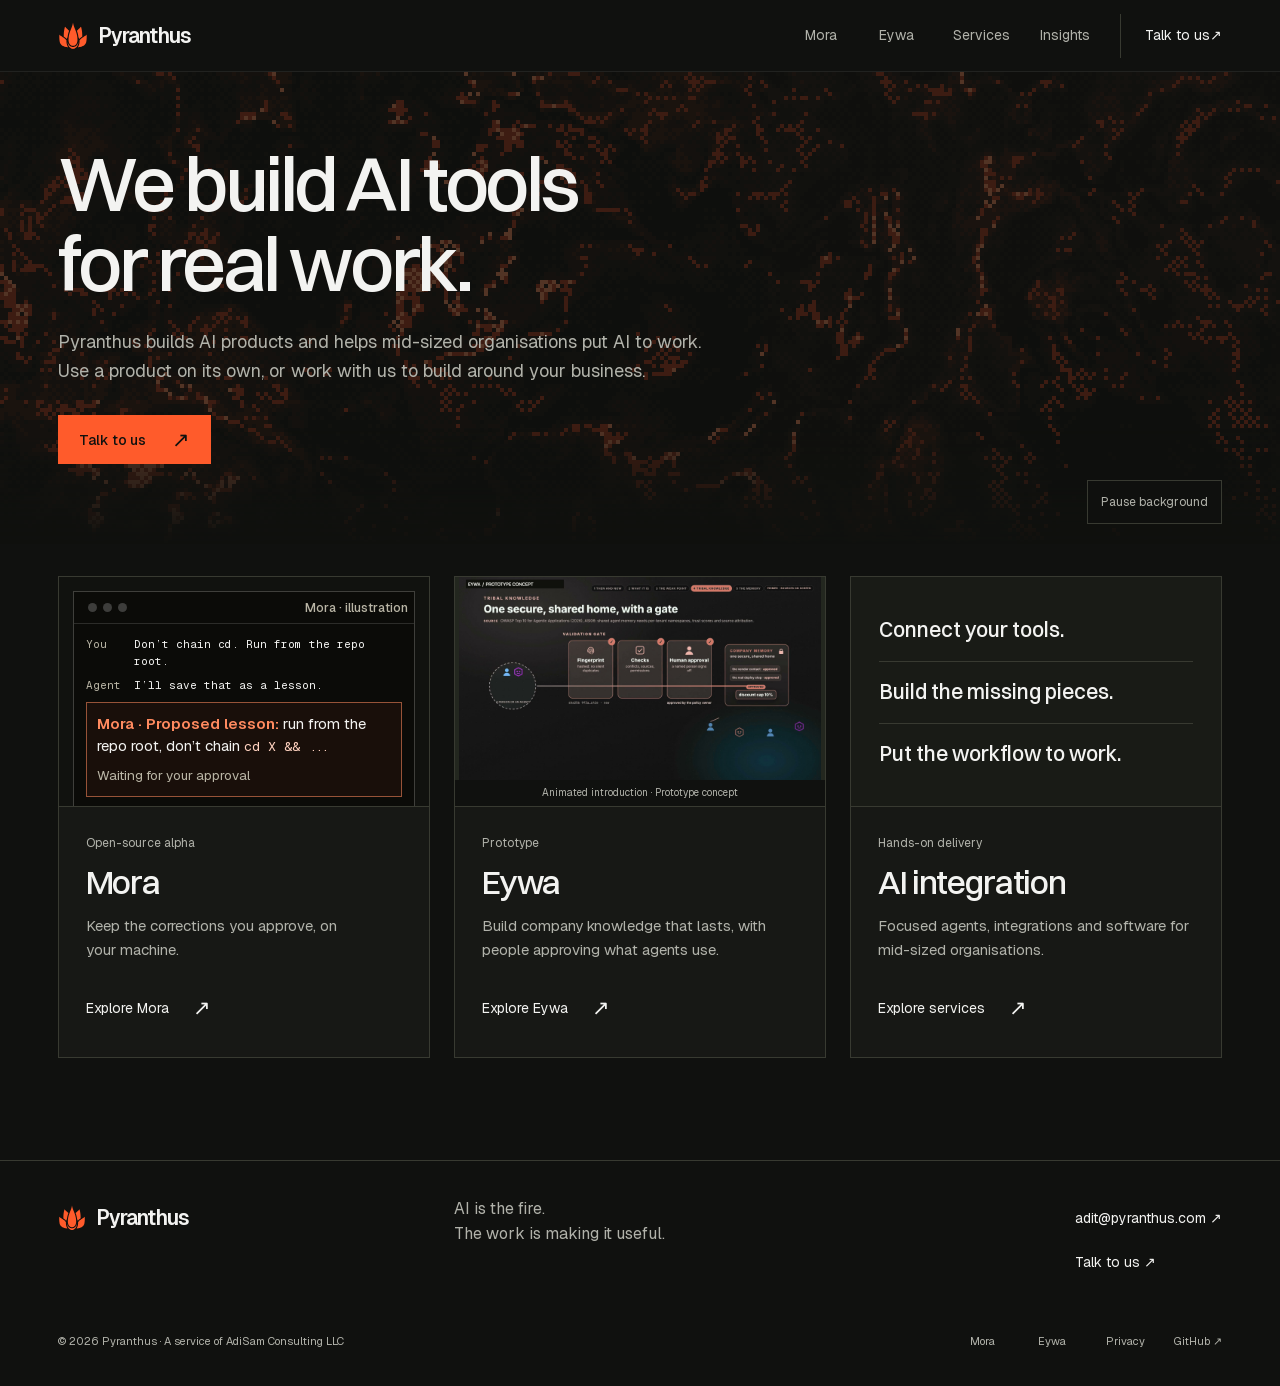
==== commit 2d245e95: "Keep Eywa disclosure clear of subtitles" ====
--- a/index.html
+++ b/index.html
@@ -1 +1 @@
-<!DOCTYPE html><html lang="en" class="hL4kRG_variable wtcLsG_variable APw8lG_variable"><head><meta charSet="utf-8"/><meta name="viewport" content="width=device-width, initial-scale=1"/><link rel="preload" href="/_next/static/media/Switzer_500-s.p.3l_u-a-fiviai.woff2" as="font" crossorigin="" type="font/woff2"/><link rel="preload" href="/_next/static/media/geist_latin-s.p.3rd3ws2mg35i0.woff2" as="font" crossorigin="" type="font/woff2"/><link rel="preload" href="/_next/static/media/geist_mono_latin-s.p.3f30ggp2vw8zj.woff2" as="font" crossorigin="" type="font/woff2"/><link rel="preload" href="/pyranthus-P2-ember.svg" as="image"/><link rel="preload" href="/eywa/introduction-poster.jpg" as="image"/><link rel="stylesheet" href="/_next/static/chunks/23auct3k-f_tr.css" data-precedence="next"/><link rel="stylesheet" href="/_next/static/chunks/17ht_4cuau84q.css" data-precedence="next"/><link rel="preload" as="script" fetchPriority="low" href="/_next/static/chunks/310vm2bl3xxpt.js"/><script src="/_next/static/chunks/1wnov70f88xjy.js" async=""></script><script src="/_next/static/chunks/34-s9nvef5sdp.js" async=""></script><script src="/_next/static/chunks/0c98xzjfks9hq.js" async=""></script><script src="/_next/static/chunks/turbopack-2u1d16houkiyo.js" async=""></script><script src="/_next/static/chunks/12iog7prox8u-.js" async=""></script><script src="/_next/static/chunks/2f64afjv0nj45.js" async=""></script><meta name="next-size-adjust" content=""/><meta name="theme-color" content="#10110f"/><title>Pyranthus | AI tools for real work</title><meta name="description" content="AI products to use on their own where available, and hands-on advisory and engineering to build around your business."/><meta name="robots" content="noindex, nofollow"/><meta property="og:title" content="Pyranthus | AI tools for real work"/><meta property="og:description" content="Advisory. Engineering. Products. AI built around your business."/><meta property="og:type" content="website"/><meta name="twitter:card" content="summary"/><meta name="twitter:title" content="Pyranthus | AI tools for real work"/><meta name="twitter:description" content="Advisory. Engineering. Products. AI built around your business."/><link rel="icon" href="/icon.svg?icon.0gcv9bt5g5lt3.svg" sizes="any" type="image/svg+xml"/><script src="/_next/static/chunks/0cz1d0mv5g_q7.js" noModule=""></script></head><body><div hidden=""><!--$--><!--/$--></div><a class="skip" href="#main">Skip to content</a><header class="site-header"><div class="shell nav-wrap"><a class="brand" aria-label="Pyranthus home" href="/"><img src="/pyranthus-P2-ember.svg" alt="" width="30" height="30"/>Pyranthus</a><button class="menu-toggle" aria-expanded="false" aria-controls="primary-nav">Menu<span aria-hidden="true">+</span></button><nav id="primary-nav" aria-label="Main navigation" class="nav-links"><a href="/products/mora/">Mora</a><a href="/products/eywa/">Eywa</a><a href="/practice/">Services</a><a href="/insights/">Insights</a><a class="nav-cta" href="/contact/">Talk to us <span aria-hidden="true">↗</span></a></nav></div></header><main id="main"><section class="parent-hero"><canvas class="company-ember" data-ember="true" aria-hidden="true"></canvas><div class="company-scrim" aria-hidden="true"></div><div class="shell parent-intro" data-ember-avoid="true"><h1>We build AI tools<br/>for real work.</h1><p>Pyranthus builds AI products and helps mid-sized organisations put AI to work. Use a product on its own, or work with us to build around your business.</p><a class="button primary" href="/contact/">Talk to us <span aria-hidden="true" class="arrow">↗</span></a></div><button class="field-control" type="button" aria-pressed="false">Pause background</button></section><section class="shell destination-section" aria-label="Products and services"><div class="destination-cards "><article class="destination-card"><div class="destination-crop mora-crop"><figure class="YRyQ9G_frame compact-loop" aria-label="Mora approval illustration. Agent proposals wait for your approval."><div class="YRyQ9G_titleBar"><span class="YRyQ9G_dots" aria-hidden="true"><i></i><i></i><i></i></span><span class="YRyQ9G_label">Mora · illustration</span></div><div class="YRyQ9G_stage"><div class="YRyQ9G_layer" data-active="true" data-beat="lesson" aria-hidden="true"><div class="YRyQ9G_head"><span class="YRyQ9G_session">Agent session</span><span class="YRyQ9G_chip" data-status="today">Today</span></div><ol class="YRyQ9G_lines"><li class="YRyQ9G_item" data-kind="you" style="--i:0"><span class="YRyQ9G_who">You</span><span class="YRyQ9G_text">Don’t chain cd. Run from the repo root.</span></li><li class="YRyQ9G_item" data-kind="agent" style="--i:1"><span class="YRyQ9G_who">Agent</span><span class="YRyQ9G_text">I’ll save that as a lesson.</span></li></ol><div class="YRyQ9G_card YRyQ9G_item" style="--i:2"><span class="YRyQ9G_cardText"><span class="YRyQ9G_cardTitle">Mora · <!-- -->Proposed lesson:</span> <!-- -->run from the repo root, don’t chain <code>cd X &amp;&amp; ...</code></span><span class="YRyQ9G_cardState" style="--i:4"><span data-approval-state="pending" class="YRyQ9G_pending">Waiting for your approval</span><span data-approval-state="saved" class="YRyQ9G_saved">Saved</span></span></div><ol class="YRyQ9G_lines"><li class="YRyQ9G_item" data-kind="cmd" style="--i:3"><span class="YRyQ9G_text">mora mcp proposals approve p_mem_example</span></li></ol><span class="YRyQ9G_beatTitle">1<!-- --> of <!-- -->1<!-- -->. <!-- -->Your approval</span></div></div><ol class="YRyQ9G_progress" aria-hidden="true"><li data-on="true"></li></ol><ol class="YRyQ9G_srOnly"><li>Your approval<!-- -->. <!-- -->Today<!-- -->.<!-- --> <!-- -->You: Don’t chain cd. Run from the repo root. Agent: I’ll save that as a lesson.<!-- --> Mora, Proposed lesson: run from the repo root, don’t chain cd X &amp;&amp; .... Waiting for your approval mora mcp proposals approve p_mem_example Saved</li></ol><figcaption class="YRyQ9G_caption">An illustration of the loop, not a recording</figcaption></figure></div><div class="destination-copy"><p class="small-note">Open-source alpha</p><h2>Mora</h2><p>Keep the corrections you approve, on your machine.</p><a class="text-link" href="/products/mora/">Explore Mora <span aria-hidden="true" class="arrow">↗</span></a></div></article><article class="destination-card"><figure class="destination-crop eywa-crop"><img class="eywa-intro-poster" src="/eywa/introduction-poster.jpg" width="1920" height="1080" alt="Animated introduction: people and agents contribute facts through a validation gate to approved company knowledge."/><figcaption>Animated introduction · Prototype concept</figcaption></figure><div class="destination-copy"><p class="small-note">Prototype</p><h2>Eywa</h2><p>Build company knowledge that lasts, with people approving what agents use.</p><a class="text-link" href="/products/eywa/">Explore Eywa <span aria-hidden="true" class="arrow">↗</span></a></div></article><article class="destination-card"><div class="destination-crop service-crop"><p>Connect your tools.</p><p>Build the missing pieces.</p><p>Put the workflow to work.</p></div><div class="destination-copy"><p class="small-note">Hands-on delivery</p><h2>AI integration</h2><p>Focused agents, integrations and software for mid-sized organisations.</p><a class="text-link" href="/practice/">Explore services <span aria-hidden="true" class="arrow">↗</span></a></div></article></div></section></main><!--$--><!--/$--><footer class="site-footer"><div class="shell"><div class="footer-top"><a class="brand" href="/"><img src="/pyranthus-P2-ember.svg" width="28" height="28" alt=""/>Pyranthus</a><p>AI is the fire.<br/>The work is making it useful.</p><div><a href="mailto:adit@pyranthus.com">adit@pyranthus.com ↗</a><a href="/contact/">Talk to us ↗</a></div></div><div class="footer-bottom"><span>© <!-- -->2026<!-- --> Pyranthus · A service of AdiSam Consulting LLC</span><div><a href="/products/mora/">Mora</a><a href="/products/eywa/">Eywa</a><a href="/privacy/">Privacy</a><a href="https://github.com/pyranthus-hq" target="_blank" rel="noreferrer">GitHub ↗</a></div></div></div></footer><script id="_R_">(globalThis["TURBOPACK"] || (globalThis["TURBOPACK"] = [])).push({"otherChunks":["static/chunks/310vm2bl3xxpt.js","static/chunks/1wnov70f88xjy.js","static/chunks/34-s9nvef5sdp.js","static/chunks/0c98xzjfks9hq.js"],"runtimeModuleIds":[94553]});</script><script src="/_next/static/chunks/310vm2bl3xxpt.js" async=""></script><script>(self.__next_f=self.__next_f||[]).push([0])</script><script>self.__next_f.push([1,"1:\"$Sreact.fragment\"\n2:\"/_next/static/chunks/12iog7prox8u-.js\"\n3:I[36852,[\"$2\"],\"default\"]\n4:I[39756,[\"$2\"],\"default\"]\n5:I[37457,[\"$2\"],\"default\"]\n6:\"/_next/static/chunks/2f64afjv0nj45.js\"\n7:I[22016,[\"$2\",\"$6\"],\"\"]\n9:I[49440,[\"$2\",\"$6\"],\"default\"]\na:I[64885,[\"$2\",\"$6\"],\"default\"]\nb:I[35570,[\"$2\",\"$6\"],\"default\"]\n12:\"ViewportBoundary\"\n13:I[97367,[\"$2\"],\"$12\"]\n15:\"MetadataBoundary\"\n16:I[97367,[\"$2\"],\"$15\"]\n17:\"$Sreact.suspense\"\n19:I[68027,[\"$2\"],\"default\",1]\n:HL[\"/_next/static/chunks/23auct3k-f_tr.css\",\"style\"]\n:HL[\"/_next/static/media/Switzer_500-s.p.3l_u-a-fiviai.woff2\",\"font\",{\"crossOrigin\":\"\",\"type\":\"font/woff2\"}]\n:HL[\"/_next/static/media/geist_latin-s.p.3rd3ws2mg35i0.woff2\",\"font\",{\"crossOrigin\":\"\",\"type\":\"font/woff2\"}]\n:HL[\"/_next/static/media/geist_mono_latin-s.p.3f30ggp2vw8zj.woff2\",\"font\",{\"crossOrigin\":\"\",\"type\":\"font/woff2\"}]\n:HL[\"/_next/static/chunks/17ht_4cuau84q.css\",\"style\"]\n:HL[\"/pyranthus-P2-ember.svg\",\"image\"]\n:HL[\"/eywa/introduction-poster.jpg\",\"image\"]\n"])</script><script>self.__next_f.push([1,"8:[[\"children\",{\"s\":\"__PAGE__\",\"h\":512,\"d\":{\"r\":[\"$\",\"$1\",\"c\",{\"children\":[[\"$\",\"main\",null,{\"id\":\"main\",\"children\":[[\"$\",\"section\",null,{\"className\":\"parent-hero\",\"children\":[[\"$\",\"canvas\",null,{\"className\":\"company-ember\",\"data-ember\":true,\"aria-hidden\":\"true\"}],[\"$\",\"div\",null,{\"className\":\"company-scrim\",\"aria-hidden\":\"true\"}],[\"$\",\"div\",null,{\"className\":\"shell parent-intro\",\"data-ember-avoid\":true,\"children\":[[\"$\",\"h1\",null,{\"children\":[\"We build AI tools\",[\"$\",\"br\",null,{}],\"for real work.\"]}],[\"$\",\"p\",null,{\"children\":\"Pyranthus builds AI products and helps mid-sized organisations put AI to work. Use a product on its own, or work with us to build around your business.\"}],[\"$\",\"$L7\",null,{\"className\":\"button primary\",\"href\":\"/contact/\",\"children\":[\"Talk to us \",[\"$\",\"span\",null,{\"aria-hidden\":\"true\",\"className\":\"arrow\",\"children\":\"↗\"}]]}]]}],[\"$\",\"$L9\",null,{}],[\"$\",\"$La\",null,{}]]}],[\"$\",\"section\",null,{\"className\":\"shell destination-section\",\"aria-label\":\"Products and services\",\"children\":[\"$\",\"div\",null,{\"className\":\"destination-cards \",\"children\":[[\"$\",\"article\",null,{\"className\":\"destination-card\",\"children\":[[\"$\",\"div\",null,{\"className\":\"destination-crop mora-crop\",\"children\":[\"$\",\"$Lb\",null,{\"loop\":{\"label\":\"Mora · illustration\",\"caption\":\"An illustration of the loop, not a recording\",\"pause\":\"Pause animation\",\"play\":\"Play animation\",\"stillBeat\":1,\"beats\":[{\"id\":\"lesson\",\"title\":\"Your approval\",\"session\":\"Agent session\",\"ms\":4200,\"chip\":{\"status\":\"today\",\"text\":\"Today\"},\"lines\":[{\"kind\":\"you\",\"text\":\"Don’t chain cd. Run from the repo root.\"},{\"kind\":\"agent\",\"text\":\"I’ll save that as a lesson.\"}],\"card\":{\"title\":\"Proposed lesson:\",\"text\":\"run from the repo root, don’t chain `cd X \u0026\u0026 ...`\",\"pending\":\"Waiting for your approval\",\"saved\":\"Saved\"},\"after\":[{\"kind\":\"cmd\",\"text\":\"mora mcp proposals approve p_mem_example\"}]}]},\"compact\":true}]}],[\"$\",\"div\",null,{\"className\":\"destination-copy\",\"children\":[[\"$\",\"p\",null,{\"className\":\"small-note\",\"children\":\"Open-source alpha\"}],[\"$\",\"h2\",null,{\"children\":\"Mora\"}],[\"$\",\"p\",null,{\"children\":\"Keep the corrections you approve, on your machine.\"}],[\"$\",\"$L7\",null,{\"className\":\"text-link\",\"href\":\"/products/mora/\",\"children\":[\"Explore Mora \",[\"$\",\"span\",null,{\"aria-hidden\":\"true\",\"className\":\"arrow\",\"children\":\"↗\"}]]}]]}]]}],[\"$\",\"article\",null,{\"className\":\"destination-card\",\"children\":[[\"$\",\"figure\",null,{\"className\":\"destination-crop eywa-crop\",\"children\":[[\"$\",\"img\",null,{\"className\":\"eywa-intro-poster\",\"src\":\"/eywa/introduction-poster.jpg\",\"width\":\"1920\",\"height\":\"1080\",\"alt\":\"Animated introduction: people and agents contribute facts through a validation gate to approved company knowledge.\"}],\"$Lc\"]}],\"$Ld\"]}],\"$Le\"]}]}]]}],[\"$Lf\",\"$L10\"],\"$L11\"]}],\"p\":false,\"v\":null}}]]\n"])</script><script>self.__next_f.push([1,"0:{\"P\":null,\"c\":[\"\",\"\"],\"q\":\"\",\"i\":false,\"t\":{\"t\":{\"s\":\"\",\"h\":528,\"d\":{\"r\":[\"$\",\"$1\",\"c\",{\"children\":[[[\"$\",\"link\",\"0\",{\"rel\":\"stylesheet\",\"href\":\"/_next/static/chunks/23auct3k-f_tr.css\",\"precedence\":\"next\",\"crossOrigin\":\"$undefined\",\"nonce\":\"$undefined\"}],[\"$\",\"script\",\"script-0\",{\"src\":\"/_next/static/chunks/12iog7prox8u-.js\",\"async\":true,\"nonce\":\"$undefined\"}]],[\"$\",\"html\",null,{\"lang\":\"en\",\"className\":\"hL4kRG_variable wtcLsG_variable APw8lG_variable\",\"children\":[\"$\",\"body\",null,{\"children\":[[\"$\",\"a\",null,{\"className\":\"skip\",\"href\":\"#main\",\"children\":\"Skip to content\"}],[\"$\",\"$L3\",null,{}],[\"$\",\"$L4\",null,{\"parallelRouterKey\":\"children\",\"error\":\"$undefined\",\"errorStyles\":\"$undefined\",\"errorScripts\":\"$undefined\",\"template\":[\"$\",\"$L5\",null,{}],\"templateStyles\":\"$undefined\",\"templateScripts\":\"$undefined\",\"notFound\":[[\"$\",\"main\",null,{\"id\":\"main\",\"className\":\"shell page-intro\",\"children\":[[\"$\",\"p\",null,{\"className\":\"eyebrow\",\"children\":\"Page not found\"}],[\"$\",\"h1\",null,{\"children\":[\"Let’s get you\",[\"$\",\"br\",null,{}],\"back to the work.\"]}],[\"$\",\"p\",null,{\"className\":\"intro-body\",\"children\":\"This address doesn’t have a page.\"}],[\"$\",\"$L7\",null,{\"className\":\"button primary\",\"href\":\"/\",\"children\":\"Pyranthus home ↗\"}]]}],[]],\"forbidden\":\"$undefined\",\"unauthorized\":\"$undefined\"}],[\"$\",\"footer\",null,{\"className\":\"site-footer\",\"children\":[\"$\",\"div\",null,{\"className\":\"shell\",\"children\":[[\"$\",\"div\",null,{\"className\":\"footer-top\",\"children\":[[\"$\",\"$L7\",null,{\"className\":\"brand\",\"href\":\"/\",\"children\":[[\"$\",\"img\",null,{\"src\":\"/pyranthus-P2-ember.svg\",\"width\":\"28\",\"height\":\"28\",\"alt\":\"\"}],\"Pyranthus\"]}],[\"$\",\"p\",null,{\"children\":[\"AI is the fire.\",[\"$\",\"br\",null,{}],\"The work is making it useful.\"]}],[\"$\",\"div\",null,{\"children\":[[\"$\",\"a\",null,{\"href\":\"mailto:adit@pyranthus.com\",\"children\":\"adit@pyranthus.com ↗\"}],[\"$\",\"$L7\",null,{\"href\":\"/contact/\",\"children\":\"Talk to us ↗\"}]]}]]}],[\"$\",\"div\",null,{\"className\":\"footer-bottom\",\"children\":[[\"$\",\"span\",null,{\"children\":[\"© \",2026,\" Pyranthus · A service of AdiSam Consulting LLC\"]}],[\"$\",\"div\",null,{\"children\":[[\"$\",\"$L7\",null,{\"href\":\"/products/mora/\",\"children\":\"Mora\"}],[\"$\",\"$L7\",null,{\"href\":\"/products/eywa/\",\"children\":\"Eywa\"}],[\"$\",\"$L7\",null,{\"href\":\"/privacy/\",\"children\":\"Privacy\"}],[\"$\",\"a\",null,{\"href\":\"https://github.com/pyranthus-hq\",\"target\":\"_blank\",\"rel\":\"noreferrer\",\"children\":\"GitHub ↗\"}]]}]]}]]}]}]]}]}]]}],\"p\":false,\"v\":null},\"c\":\"$Q8\"},\"h\":{\"r\":[\"$\",\"$1\",\"h\",{\"children\":[null,[\"$\",\"$L13\",null,{\"children\":\"$L14\"}],[\"$\",\"$L16\",null,{\"children\":[[\"$\",\"div\",null,{\"hidden\":true,\"children\":[\"$\",\"$17\",null,{\"name\":\"Next.Metadata\",\"children\":\"$L18\"}]}],null]}],[\"$\",\"meta\",null,{\"name\":\"next-size-adjust\",\"content\":\"\"}]]}],\"p\":false,\"v\":null}},\"m\":\"$undefined\",\"G\":[\"$19\",[[\"$\",\"link\",\"0\",{\"rel\":\"stylesheet\",\"href\":\"/_next/static/chunks/23auct3k-f_tr.css\",\"precedence\":\"next\",\"crossOrigin\":\"$undefined\",\"nonce\":\"$undefined\"}]]],\"S\":true,\"r\":\"$undefined\",\"s\":\"$undefined\",\"a\":\"$undefined\",\"l\":\"$undefined\",\"p\":\"$undefined\",\"d\":\"$undefined\",\"b\":\"dbWuUiKhVWzZojnV1EG_C\"}\n"])</script><script>self.__next_f.push([1,"1a:I[97367,[\"$2\"],\"OutletBoundary\"]\nc:[\"$\",\"figcaption\",null,{\"children\":\"Animated introduction · Prototype concept\"}]\nd:[\"$\",\"div\",null,{\"className\":\"destination-copy\",\"children\":[[\"$\",\"p\",null,{\"className\":\"small-note\",\"children\":\"Prototype\"}],[\"$\",\"h2\",null,{\"children\":\"Eywa\"}],[\"$\",\"p\",null,{\"children\":\"Build company knowledge that lasts, with people approving what agents use.\"}],[\"$\",\"$L7\",null,{\"className\":\"text-link\",\"href\":\"/products/eywa/\",\"children\":[\"Explore Eywa \",[\"$\",\"span\",null,{\"aria-hidden\":\"true\",\"className\":\"arrow\",\"children\":\"↗\"}]]}]]}]\ne:[\"$\",\"article\",null,{\"className\":\"destination-card\",\"children\":[[\"$\",\"div\",null,{\"className\":\"destination-crop service-crop\",\"children\":[[\"$\",\"p\",null,{\"children\":\"Connect your tools.\"}],[\"$\",\"p\",null,{\"children\":\"Build the missing pieces.\"}],[\"$\",\"p\",null,{\"children\":\"Put the workflow to work.\"}]]}],[\"$\",\"div\",null,{\"className\":\"destination-copy\",\"children\":[[\"$\",\"p\",null,{\"className\":\"small-note\",\"children\":\"Hands-on delivery\"}],[\"$\",\"h2\",null,{\"children\":\"AI integration\"}],[\"$\",\"p\",null,{\"children\":\"Focused agents, integrations and software for mid-sized organisations.\"}],[\"$\",\"$L7\",null,{\"className\":\"text-link\",\"href\":\"/practice/\",\"children\":[\"Explore services \",[\"$\",\"span\",null,{\"aria-hidden\":\"true\",\"className\":\"arrow\",\"children\":\"↗\"}]]}]]}]]}]\nf:[\"$\",\"link\",\"0\",{\"rel\":\"stylesheet\",\"href\":\"/_next/static/chunks/17ht_4cuau84q.css\",\"precedence\":\"next\",\"crossOrigin\":\"$undefined\",\"nonce\":\"$undefined\"}]\n10:[\"$\",\"script\",\"script-0\",{\"src\":\"/_next/static/chunks/2f64afjv0nj45.js\",\"async\":true,\"nonce\":\"$undefined\"}]\n11:[\"$\",\"$L1a\",null,{\"children\":[\"$\",\"$17\",null,{\"name\":\"Next.MetadataOutlet\",\"children\":\"$@1b\"}]}]\n"])</script><script>self.__next_f.push([1,"14:[[\"$\",\"meta\",\"0\",{\"charSet\":\"utf-8\"}],[\"$\",\"meta\",\"1\",{\"name\":\"viewport\",\"content\":\"width=device-width, initial-scale=1\"}],[\"$\",\"meta\",\"2\",{\"name\":\"theme-color\",\"content\":\"#10110f\"}]]\n"])</script><script>self.__next_f.push([1,"1c:I[27201,[\"$2\"],\"IconMark\"]\n18:[[\"$\",\"title\",\"0\",{\"children\":\"Pyranthus | AI tools for real work\"}],[\"$\",\"meta\",\"1\",{\"name\":\"description\",\"content\":\"AI products to use on their own where available, and hands-on advisory and engineering to build around your business.\"}],[\"$\",\"meta\",\"2\",{\"name\":\"robots\",\"content\":\"noindex, nofollow\"}],[\"$\",\"meta\",\"3\",{\"property\":\"og:title\",\"content\":\"Pyranthus | AI tools for real work\"}],[\"$\",\"meta\",\"4\",{\"property\":\"og:description\",\"content\":\"Advisory. Engineering. Products. AI built around your business.\"}],[\"$\",\"meta\",\"5\",{\"property\":\"og:type\",\"content\":\"website\"}],[\"$\",\"meta\",\"6\",{\"name\":\"twitter:card\",\"content\":\"summary\"}],[\"$\",\"meta\",\"7\",{\"name\":\"twitter:title\",\"content\":\"Pyranthus | AI tools for real work\"}],[\"$\",\"meta\",\"8\",{\"name\":\"twitter:description\",\"content\":\"Advisory. Engineering. Products. AI built around your business.\"}],[\"$\",\"link\",\"9\",{\"rel\":\"icon\",\"href\":\"/icon.svg?icon.0gcv9bt5g5lt3.svg\",\"sizes\":\"any\",\"type\":\"image/svg+xml\"}],[\"$\",\"$L1c\",\"10\",{}]]\n1b:null\n"])</script></body></html>+<!DOCTYPE html><html lang="en" class="hL4kRG_variable wtcLsG_variable APw8lG_variable"><head><meta charSet="utf-8"/><meta name="viewport" content="width=device-width, initial-scale=1"/><link rel="preload" href="/_next/static/media/Switzer_500-s.p.3l_u-a-fiviai.woff2" as="font" crossorigin="" type="font/woff2"/><link rel="preload" href="/_next/static/media/geist_latin-s.p.3rd3ws2mg35i0.woff2" as="font" crossorigin="" type="font/woff2"/><link rel="preload" href="/_next/static/media/geist_mono_latin-s.p.3f30ggp2vw8zj.woff2" as="font" crossorigin="" type="font/woff2"/><link rel="preload" href="/pyranthus-P2-ember.svg" as="image"/><link rel="preload" href="/eywa/introduction-poster.jpg" as="image"/><link rel="stylesheet" href="/_next/static/chunks/23auct3k-f_tr.css" data-precedence="next"/><link rel="stylesheet" href="/_next/static/chunks/17ht_4cuau84q.css" data-precedence="next"/><link rel="preload" as="script" fetchPriority="low" href="/_next/static/chunks/310vm2bl3xxpt.js"/><script src="/_next/static/chunks/1wnov70f88xjy.js" async=""></script><script src="/_next/static/chunks/34-s9nvef5sdp.js" async=""></script><script src="/_next/static/chunks/0c98xzjfks9hq.js" async=""></script><script src="/_next/static/chunks/turbopack-2u1d16houkiyo.js" async=""></script><script src="/_next/static/chunks/12iog7prox8u-.js" async=""></script><script src="/_next/static/chunks/2f64afjv0nj45.js" async=""></script><meta name="next-size-adjust" content=""/><meta name="theme-color" content="#10110f"/><title>Pyranthus | AI tools for real work</title><meta name="description" content="AI products to use on their own where available, and hands-on advisory and engineering to build around your business."/><meta name="robots" content="noindex, nofollow"/><meta property="og:title" content="Pyranthus | AI tools for real work"/><meta property="og:description" content="Advisory. Engineering. Products. AI built around your business."/><meta property="og:type" content="website"/><meta name="twitter:card" content="summary"/><meta name="twitter:title" content="Pyranthus | AI tools for real work"/><meta name="twitter:description" content="Advisory. Engineering. Products. AI built around your business."/><link rel="icon" href="/icon.svg?icon.0gcv9bt5g5lt3.svg" sizes="any" type="image/svg+xml"/><script src="/_next/static/chunks/0cz1d0mv5g_q7.js" noModule=""></script></head><body><div hidden=""><!--$--><!--/$--></div><a class="skip" href="#main">Skip to content</a><header class="site-header"><div class="shell nav-wrap"><a class="brand" aria-label="Pyranthus home" href="/"><img src="/pyranthus-P2-ember.svg" alt="" width="30" height="30"/>Pyranthus</a><button class="menu-toggle" aria-expanded="false" aria-controls="primary-nav">Menu<span aria-hidden="true">+</span></button><nav id="primary-nav" aria-label="Main navigation" class="nav-links"><a href="/products/mora/">Mora</a><a href="/products/eywa/">Eywa</a><a href="/practice/">Services</a><a href="/insights/">Insights</a><a class="nav-cta" href="/contact/">Talk to us <span aria-hidden="true">↗</span></a></nav></div></header><main id="main"><section class="parent-hero"><canvas class="company-ember" data-ember="true" aria-hidden="true"></canvas><div class="company-scrim" aria-hidden="true"></div><div class="shell parent-intro" data-ember-avoid="true"><h1>We build AI tools<br/>for real work.</h1><p>Pyranthus builds AI products and helps mid-sized organisations put AI to work. Use a product on its own, or work with us to build around your business.</p><a class="button primary" href="/contact/">Talk to us <span aria-hidden="true" class="arrow">↗</span></a></div><button class="field-control" type="button" aria-pressed="false">Pause background</button></section><section class="shell destination-section" aria-label="Products and services"><div class="destination-cards "><article class="destination-card"><div class="destination-crop mora-crop"><figure class="YRyQ9G_frame compact-loop" aria-label="Mora approval illustration. Agent proposals wait for your approval."><div class="YRyQ9G_titleBar"><span class="YRyQ9G_dots" aria-hidden="true"><i></i><i></i><i></i></span><span class="YRyQ9G_label">Mora · illustration</span></div><div class="YRyQ9G_stage"><div class="YRyQ9G_layer" data-active="true" data-beat="lesson" aria-hidden="true"><div class="YRyQ9G_head"><span class="YRyQ9G_session">Agent session</span><span class="YRyQ9G_chip" data-status="today">Today</span></div><ol class="YRyQ9G_lines"><li class="YRyQ9G_item" data-kind="you" style="--i:0"><span class="YRyQ9G_who">You</span><span class="YRyQ9G_text">Don’t chain cd. Run from the repo root.</span></li><li class="YRyQ9G_item" data-kind="agent" style="--i:1"><span class="YRyQ9G_who">Agent</span><span class="YRyQ9G_text">I’ll save that as a lesson.</span></li></ol><div class="YRyQ9G_card YRyQ9G_item" style="--i:2"><span class="YRyQ9G_cardText"><span class="YRyQ9G_cardTitle">Mora · <!-- -->Proposed lesson:</span> <!-- -->run from the repo root, don’t chain <code>cd X &amp;&amp; ...</code></span><span class="YRyQ9G_cardState" style="--i:4"><span data-approval-state="pending" class="YRyQ9G_pending">Waiting for your approval</span><span data-approval-state="saved" class="YRyQ9G_saved">Saved</span></span></div><ol class="YRyQ9G_lines"><li class="YRyQ9G_item" data-kind="cmd" style="--i:3"><span class="YRyQ9G_text">mora mcp proposals approve p_mem_example</span></li></ol><span class="YRyQ9G_beatTitle">1<!-- --> of <!-- -->1<!-- -->. <!-- -->Your approval</span></div></div><ol class="YRyQ9G_progress" aria-hidden="true"><li data-on="true"></li></ol><ol class="YRyQ9G_srOnly"><li>Your approval<!-- -->. <!-- -->Today<!-- -->.<!-- --> <!-- -->You: Don’t chain cd. Run from the repo root. Agent: I’ll save that as a lesson.<!-- --> Mora, Proposed lesson: run from the repo root, don’t chain cd X &amp;&amp; .... Waiting for your approval mora mcp proposals approve p_mem_example Saved</li></ol><figcaption class="YRyQ9G_caption">An illustration of the loop, not a recording</figcaption></figure></div><div class="destination-copy"><p class="small-note">Open-source alpha</p><h2>Mora</h2><p>Keep the corrections you approve, on your machine.</p><a class="text-link" href="/products/mora/">Explore Mora <span aria-hidden="true" class="arrow">↗</span></a></div></article><article class="destination-card"><figure class="destination-crop eywa-crop"><img class="eywa-intro-poster" src="/eywa/introduction-poster.jpg" width="1920" height="1080" alt="Animated introduction: people and agents contribute facts through a validation gate to approved company knowledge."/><figcaption>Animated introduction · Prototype concept</figcaption></figure><div class="destination-copy"><p class="small-note">Prototype</p><h2>Eywa</h2><p>Build company knowledge that lasts, with people approving what agents use.</p><a class="text-link" href="/products/eywa/">Explore Eywa <span aria-hidden="true" class="arrow">↗</span></a></div></article><article class="destination-card"><div class="destination-crop service-crop"><p>Connect your tools.</p><p>Build the missing pieces.</p><p>Put the workflow to work.</p></div><div class="destination-copy"><p class="small-note">Hands-on delivery</p><h2>AI integration</h2><p>Focused agents, integrations and software for mid-sized organisations.</p><a class="text-link" href="/practice/">Explore services <span aria-hidden="true" class="arrow">↗</span></a></div></article></div></section></main><!--$--><!--/$--><footer class="site-footer"><div class="shell"><div class="footer-top"><a class="brand" href="/"><img src="/pyranthus-P2-ember.svg" width="28" height="28" alt=""/>Pyranthus</a><p>AI is the fire.<br/>The work is making it useful.</p><div><a href="mailto:adit@pyranthus.com">adit@pyranthus.com ↗</a><a href="/contact/">Talk to us ↗</a></div></div><div class="footer-bottom"><span>© <!-- -->2026<!-- --> Pyranthus · A service of AdiSam Consulting LLC</span><div><a href="/products/mora/">Mora</a><a href="/products/eywa/">Eywa</a><a href="/privacy/">Privacy</a><a href="https://github.com/pyranthus-hq" target="_blank" rel="noreferrer">GitHub ↗</a></div></div></div></footer><script id="_R_">(globalThis["TURBOPACK"] || (globalThis["TURBOPACK"] = [])).push({"otherChunks":["static/chunks/310vm2bl3xxpt.js","static/chunks/1wnov70f88xjy.js","static/chunks/34-s9nvef5sdp.js","static/chunks/0c98xzjfks9hq.js"],"runtimeModuleIds":[94553]});</script><script src="/_next/static/chunks/310vm2bl3xxpt.js" async=""></script><script>(self.__next_f=self.__next_f||[]).push([0])</script><script>self.__next_f.push([1,"1:\"$Sreact.fragment\"\n2:\"/_next/static/chunks/12iog7prox8u-.js\"\n3:I[36852,[\"$2\"],\"default\"]\n4:I[39756,[\"$2\"],\"default\"]\n5:I[37457,[\"$2\"],\"default\"]\n6:\"/_next/static/chunks/2f64afjv0nj45.js\"\n7:I[22016,[\"$2\",\"$6\"],\"\"]\n9:I[49440,[\"$2\",\"$6\"],\"default\"]\na:I[64885,[\"$2\",\"$6\"],\"default\"]\nb:I[35570,[\"$2\",\"$6\"],\"default\"]\n12:\"ViewportBoundary\"\n13:I[97367,[\"$2\"],\"$12\"]\n15:\"MetadataBoundary\"\n16:I[97367,[\"$2\"],\"$15\"]\n17:\"$Sreact.suspense\"\n19:I[68027,[\"$2\"],\"default\",1]\n:HL[\"/_next/static/chunks/23auct3k-f_tr.css\",\"style\"]\n:HL[\"/_next/static/media/Switzer_500-s.p.3l_u-a-fiviai.woff2\",\"font\",{\"crossOrigin\":\"\",\"type\":\"font/woff2\"}]\n:HL[\"/_next/static/media/geist_latin-s.p.3rd3ws2mg35i0.woff2\",\"font\",{\"crossOrigin\":\"\",\"type\":\"font/woff2\"}]\n:HL[\"/_next/static/media/geist_mono_latin-s.p.3f30ggp2vw8zj.woff2\",\"font\",{\"crossOrigin\":\"\",\"type\":\"font/woff2\"}]\n:HL[\"/_next/static/chunks/17ht_4cuau84q.css\",\"style\"]\n:HL[\"/pyranthus-P2-ember.svg\",\"image\"]\n:HL[\"/eywa/introduction-poster.jpg\",\"image\"]\n"])</script><script>self.__next_f.push([1,"8:[[\"children\",{\"s\":\"__PAGE__\",\"h\":512,\"d\":{\"r\":[\"$\",\"$1\",\"c\",{\"children\":[[\"$\",\"main\",null,{\"id\":\"main\",\"children\":[[\"$\",\"section\",null,{\"className\":\"parent-hero\",\"children\":[[\"$\",\"canvas\",null,{\"className\":\"company-ember\",\"data-ember\":true,\"aria-hidden\":\"true\"}],[\"$\",\"div\",null,{\"className\":\"company-scrim\",\"aria-hidden\":\"true\"}],[\"$\",\"div\",null,{\"className\":\"shell parent-intro\",\"data-ember-avoid\":true,\"children\":[[\"$\",\"h1\",null,{\"children\":[\"We build AI tools\",[\"$\",\"br\",null,{}],\"for real work.\"]}],[\"$\",\"p\",null,{\"children\":\"Pyranthus builds AI products and helps mid-sized organisations put AI to work. Use a product on its own, or work with us to build around your business.\"}],[\"$\",\"$L7\",null,{\"className\":\"button primary\",\"href\":\"/contact/\",\"children\":[\"Talk to us \",[\"$\",\"span\",null,{\"aria-hidden\":\"true\",\"className\":\"arrow\",\"children\":\"↗\"}]]}]]}],[\"$\",\"$L9\",null,{}],[\"$\",\"$La\",null,{}]]}],[\"$\",\"section\",null,{\"className\":\"shell destination-section\",\"aria-label\":\"Products and services\",\"children\":[\"$\",\"div\",null,{\"className\":\"destination-cards \",\"children\":[[\"$\",\"article\",null,{\"className\":\"destination-card\",\"children\":[[\"$\",\"div\",null,{\"className\":\"destination-crop mora-crop\",\"children\":[\"$\",\"$Lb\",null,{\"loop\":{\"label\":\"Mora · illustration\",\"caption\":\"An illustration of the loop, not a recording\",\"pause\":\"Pause animation\",\"play\":\"Play animation\",\"stillBeat\":1,\"beats\":[{\"id\":\"lesson\",\"title\":\"Your approval\",\"session\":\"Agent session\",\"ms\":4200,\"chip\":{\"status\":\"today\",\"text\":\"Today\"},\"lines\":[{\"kind\":\"you\",\"text\":\"Don’t chain cd. Run from the repo root.\"},{\"kind\":\"agent\",\"text\":\"I’ll save that as a lesson.\"}],\"card\":{\"title\":\"Proposed lesson:\",\"text\":\"run from the repo root, don’t chain `cd X \u0026\u0026 ...`\",\"pending\":\"Waiting for your approval\",\"saved\":\"Saved\"},\"after\":[{\"kind\":\"cmd\",\"text\":\"mora mcp proposals approve p_mem_example\"}]}]},\"compact\":true}]}],[\"$\",\"div\",null,{\"className\":\"destination-copy\",\"children\":[[\"$\",\"p\",null,{\"className\":\"small-note\",\"children\":\"Open-source alpha\"}],[\"$\",\"h2\",null,{\"children\":\"Mora\"}],[\"$\",\"p\",null,{\"children\":\"Keep the corrections you approve, on your machine.\"}],[\"$\",\"$L7\",null,{\"className\":\"text-link\",\"href\":\"/products/mora/\",\"children\":[\"Explore Mora \",[\"$\",\"span\",null,{\"aria-hidden\":\"true\",\"className\":\"arrow\",\"children\":\"↗\"}]]}]]}]]}],[\"$\",\"article\",null,{\"className\":\"destination-card\",\"children\":[[\"$\",\"figure\",null,{\"className\":\"destination-crop eywa-crop\",\"children\":[[\"$\",\"img\",null,{\"className\":\"eywa-intro-poster\",\"src\":\"/eywa/introduction-poster.jpg\",\"width\":\"1920\",\"height\":\"1080\",\"alt\":\"Animated introduction: people and agents contribute facts through a validation gate to approved company knowledge.\"}],\"$Lc\"]}],\"$Ld\"]}],\"$Le\"]}]}]]}],[\"$Lf\",\"$L10\"],\"$L11\"]}],\"p\":false,\"v\":null}}]]\n"])</script><script>self.__next_f.push([1,"0:{\"P\":null,\"c\":[\"\",\"\"],\"q\":\"\",\"i\":false,\"t\":{\"t\":{\"s\":\"\",\"h\":528,\"d\":{\"r\":[\"$\",\"$1\",\"c\",{\"children\":[[[\"$\",\"link\",\"0\",{\"rel\":\"stylesheet\",\"href\":\"/_next/static/chunks/23auct3k-f_tr.css\",\"precedence\":\"next\",\"crossOrigin\":\"$undefined\",\"nonce\":\"$undefined\"}],[\"$\",\"script\",\"script-0\",{\"src\":\"/_next/static/chunks/12iog7prox8u-.js\",\"async\":true,\"nonce\":\"$undefined\"}]],[\"$\",\"html\",null,{\"lang\":\"en\",\"className\":\"hL4kRG_variable wtcLsG_variable APw8lG_variable\",\"children\":[\"$\",\"body\",null,{\"children\":[[\"$\",\"a\",null,{\"className\":\"skip\",\"href\":\"#main\",\"children\":\"Skip to content\"}],[\"$\",\"$L3\",null,{}],[\"$\",\"$L4\",null,{\"parallelRouterKey\":\"children\",\"error\":\"$undefined\",\"errorStyles\":\"$undefined\",\"errorScripts\":\"$undefined\",\"template\":[\"$\",\"$L5\",null,{}],\"templateStyles\":\"$undefined\",\"templateScripts\":\"$undefined\",\"notFound\":[[\"$\",\"main\",null,{\"id\":\"main\",\"className\":\"shell page-intro\",\"children\":[[\"$\",\"p\",null,{\"className\":\"eyebrow\",\"children\":\"Page not found\"}],[\"$\",\"h1\",null,{\"children\":[\"Let’s get you\",[\"$\",\"br\",null,{}],\"back to the work.\"]}],[\"$\",\"p\",null,{\"className\":\"intro-body\",\"children\":\"This address doesn’t have a page.\"}],[\"$\",\"$L7\",null,{\"className\":\"button primary\",\"href\":\"/\",\"children\":\"Pyranthus home ↗\"}]]}],[]],\"forbidden\":\"$undefined\",\"unauthorized\":\"$undefined\"}],[\"$\",\"footer\",null,{\"className\":\"site-footer\",\"children\":[\"$\",\"div\",null,{\"className\":\"shell\",\"children\":[[\"$\",\"div\",null,{\"className\":\"footer-top\",\"children\":[[\"$\",\"$L7\",null,{\"className\":\"brand\",\"href\":\"/\",\"children\":[[\"$\",\"img\",null,{\"src\":\"/pyranthus-P2-ember.svg\",\"width\":\"28\",\"height\":\"28\",\"alt\":\"\"}],\"Pyranthus\"]}],[\"$\",\"p\",null,{\"children\":[\"AI is the fire.\",[\"$\",\"br\",null,{}],\"The work is making it useful.\"]}],[\"$\",\"div\",null,{\"children\":[[\"$\",\"a\",null,{\"href\":\"mailto:adit@pyranthus.com\",\"children\":\"adit@pyranthus.com ↗\"}],[\"$\",\"$L7\",null,{\"href\":\"/contact/\",\"children\":\"Talk to us ↗\"}]]}]]}],[\"$\",\"div\",null,{\"className\":\"footer-bottom\",\"children\":[[\"$\",\"span\",null,{\"children\":[\"© \",2026,\" Pyranthus · A service of AdiSam Consulting LLC\"]}],[\"$\",\"div\",null,{\"children\":[[\"$\",\"$L7\",null,{\"href\":\"/products/mora/\",\"children\":\"Mora\"}],[\"$\",\"$L7\",null,{\"href\":\"/products/eywa/\",\"children\":\"Eywa\"}],[\"$\",\"$L7\",null,{\"href\":\"/privacy/\",\"children\":\"Privacy\"}],[\"$\",\"a\",null,{\"href\":\"https://github.com/pyranthus-hq\",\"target\":\"_blank\",\"rel\":\"noreferrer\",\"children\":\"GitHub ↗\"}]]}]]}]]}]}]]}]}]]}],\"p\":false,\"v\":null},\"c\":\"$Q8\"},\"h\":{\"r\":[\"$\",\"$1\",\"h\",{\"children\":[null,[\"$\",\"$L13\",null,{\"children\":\"$L14\"}],[\"$\",\"$L16\",null,{\"children\":[[\"$\",\"div\",null,{\"hidden\":true,\"children\":[\"$\",\"$17\",null,{\"name\":\"Next.Metadata\",\"children\":\"$L18\"}]}],null]}],[\"$\",\"meta\",null,{\"name\":\"next-size-adjust\",\"content\":\"\"}]]}],\"p\":false,\"v\":null}},\"m\":\"$undefined\",\"G\":[\"$19\",[[\"$\",\"link\",\"0\",{\"rel\":\"stylesheet\",\"href\":\"/_next/static/chunks/23auct3k-f_tr.css\",\"precedence\":\"next\",\"crossOrigin\":\"$undefined\",\"nonce\":\"$undefined\"}]]],\"S\":true,\"r\":\"$undefined\",\"s\":\"$undefined\",\"a\":\"$undefined\",\"l\":\"$undefined\",\"p\":\"$undefined\",\"d\":\"$undefined\",\"b\":\"KR4RmHkmQ7ofpzsBHqCDH\"}\n"])</script><script>self.__next_f.push([1,"1a:I[97367,[\"$2\"],\"OutletBoundary\"]\nc:[\"$\",\"figcaption\",null,{\"children\":\"Animated introduction · Prototype concept\"}]\nd:[\"$\",\"div\",null,{\"className\":\"destination-copy\",\"children\":[[\"$\",\"p\",null,{\"className\":\"small-note\",\"children\":\"Prototype\"}],[\"$\",\"h2\",null,{\"children\":\"Eywa\"}],[\"$\",\"p\",null,{\"children\":\"Build company knowledge that lasts, with people approving what agents use.\"}],[\"$\",\"$L7\",null,{\"className\":\"text-link\",\"href\":\"/products/eywa/\",\"children\":[\"Explore Eywa \",[\"$\",\"span\",null,{\"aria-hidden\":\"true\",\"className\":\"arrow\",\"children\":\"↗\"}]]}]]}]\ne:[\"$\",\"article\",null,{\"className\":\"destination-card\",\"children\":[[\"$\",\"div\",null,{\"className\":\"destination-crop service-crop\",\"children\":[[\"$\",\"p\",null,{\"children\":\"Connect your tools.\"}],[\"$\",\"p\",null,{\"children\":\"Build the missing pieces.\"}],[\"$\",\"p\",null,{\"children\":\"Put the workflow to work.\"}]]}],[\"$\",\"div\",null,{\"className\":\"destination-copy\",\"children\":[[\"$\",\"p\",null,{\"className\":\"small-note\",\"children\":\"Hands-on delivery\"}],[\"$\",\"h2\",null,{\"children\":\"AI integration\"}],[\"$\",\"p\",null,{\"children\":\"Focused agents, integrations and software for mid-sized organisations.\"}],[\"$\",\"$L7\",null,{\"className\":\"text-link\",\"href\":\"/practice/\",\"children\":[\"Explore services \",[\"$\",\"span\",null,{\"aria-hidden\":\"true\",\"className\":\"arrow\",\"children\":\"↗\"}]]}]]}]]}]\nf:[\"$\",\"link\",\"0\",{\"rel\":\"stylesheet\",\"href\":\"/_next/static/chunks/17ht_4cuau84q.css\",\"precedence\":\"next\",\"crossOrigin\":\"$undefined\",\"nonce\":\"$undefined\"}]\n10:[\"$\",\"script\",\"script-0\",{\"src\":\"/_next/static/chunks/2f64afjv0nj45.js\",\"async\":true,\"nonce\":\"$undefined\"}]\n11:[\"$\",\"$L1a\",null,{\"children\":[\"$\",\"$17\",null,{\"name\":\"Next.MetadataOutlet\",\"children\":\"$@1b\"}]}]\n"])</script><script>self.__next_f.push([1,"14:[[\"$\",\"meta\",\"0\",{\"charSet\":\"utf-8\"}],[\"$\",\"meta\",\"1\",{\"name\":\"viewport\",\"content\":\"width=device-width, initial-scale=1\"}],[\"$\",\"meta\",\"2\",{\"name\":\"theme-color\",\"content\":\"#10110f\"}]]\n"])</script><script>self.__next_f.push([1,"1c:I[27201,[\"$2\"],\"IconMark\"]\n18:[[\"$\",\"title\",\"0\",{\"children\":\"Pyranthus | AI tools for real work\"}],[\"$\",\"meta\",\"1\",{\"name\":\"description\",\"content\":\"AI products to use on their own where available, and hands-on advisory and engineering to build around your business.\"}],[\"$\",\"meta\",\"2\",{\"name\":\"robots\",\"content\":\"noindex, nofollow\"}],[\"$\",\"meta\",\"3\",{\"property\":\"og:title\",\"content\":\"Pyranthus | AI tools for real work\"}],[\"$\",\"meta\",\"4\",{\"property\":\"og:description\",\"content\":\"Advisory. Engineering. Products. AI built around your business.\"}],[\"$\",\"meta\",\"5\",{\"property\":\"og:type\",\"content\":\"website\"}],[\"$\",\"meta\",\"6\",{\"name\":\"twitter:card\",\"content\":\"summary\"}],[\"$\",\"meta\",\"7\",{\"name\":\"twitter:title\",\"content\":\"Pyranthus | AI tools for real work\"}],[\"$\",\"meta\",\"8\",{\"name\":\"twitter:description\",\"content\":\"Advisory. Engineering. Products. AI built around your business.\"}],[\"$\",\"link\",\"9\",{\"rel\":\"icon\",\"href\":\"/icon.svg?icon.0gcv9bt5g5lt3.svg\",\"sizes\":\"any\",\"type\":\"image/svg+xml\"}],[\"$\",\"$L1c\",\"10\",{}]]\n1b:null\n"])</script></body></html>
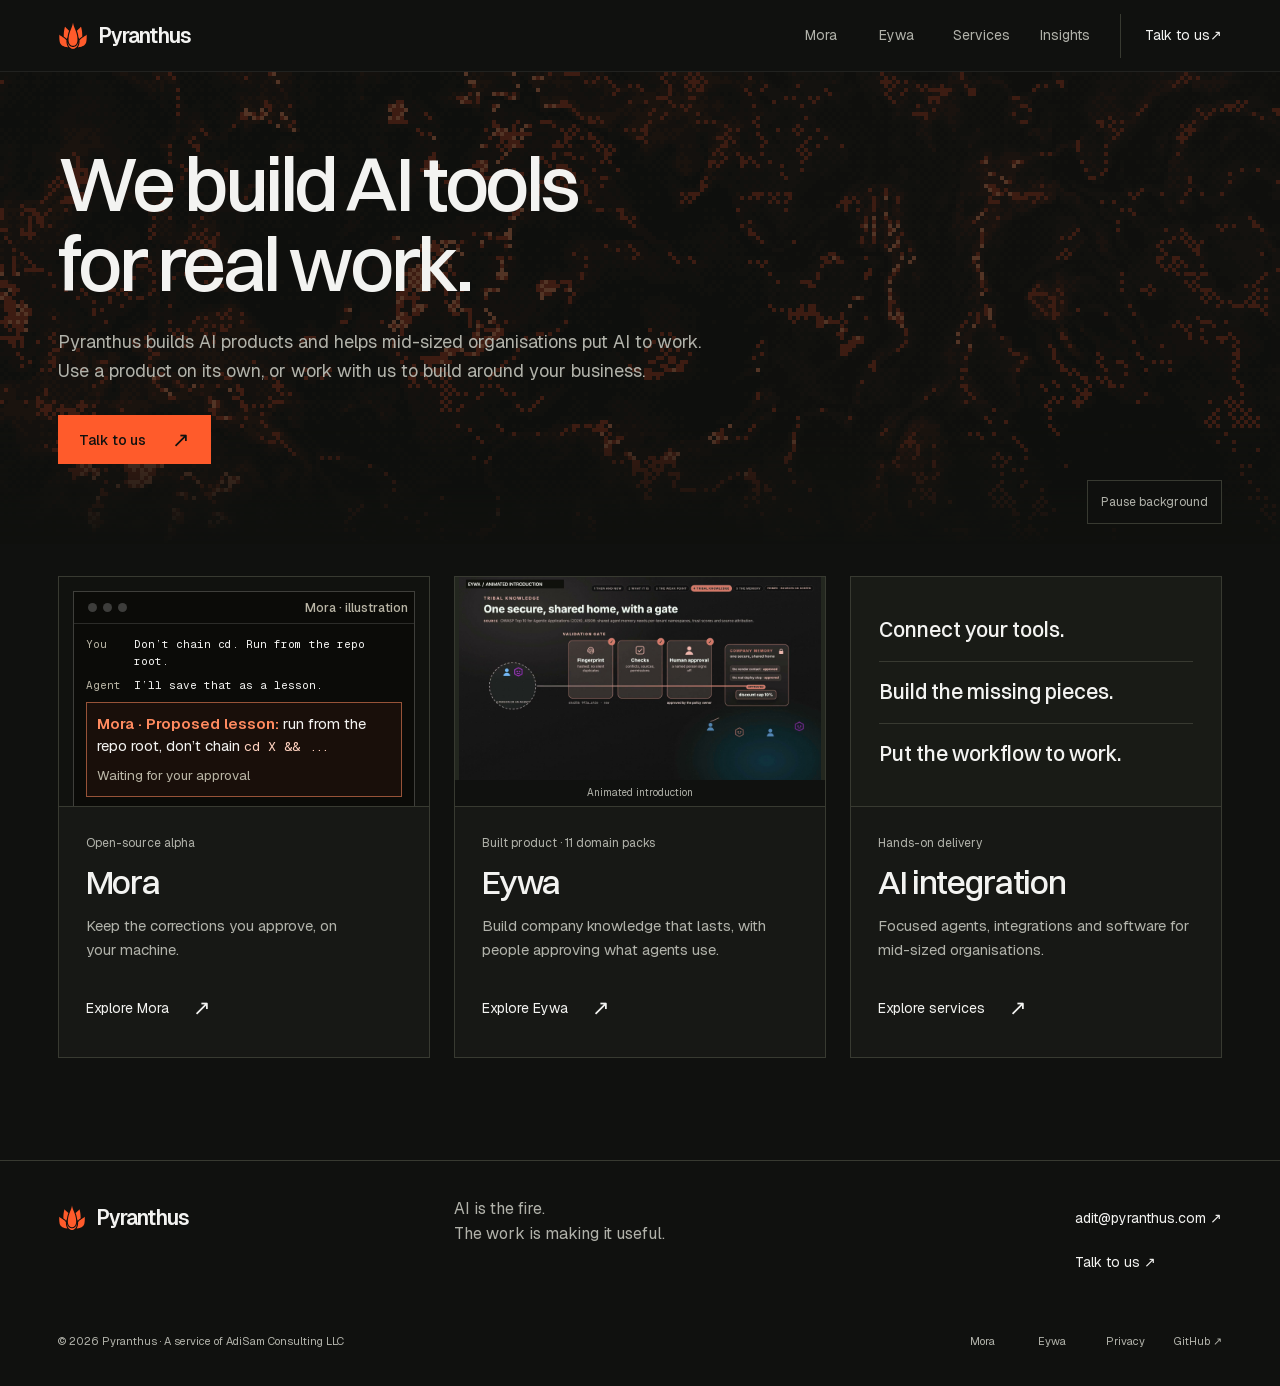
==== commit 56bcc01d: "Publish built Eywa product and domain packs" ====
--- a/index.html
+++ b/index.html
@@ -1 +1 @@
-<!DOCTYPE html><html lang="en" class="hL4kRG_variable wtcLsG_variable APw8lG_variable"><head><meta charSet="utf-8"/><meta name="viewport" content="width=device-width, initial-scale=1"/><link rel="preload" href="/_next/static/media/Switzer_500-s.p.3l_u-a-fiviai.woff2" as="font" crossorigin="" type="font/woff2"/><link rel="preload" href="/_next/static/media/geist_latin-s.p.3rd3ws2mg35i0.woff2" as="font" crossorigin="" type="font/woff2"/><link rel="preload" href="/_next/static/media/geist_mono_latin-s.p.3f30ggp2vw8zj.woff2" as="font" crossorigin="" type="font/woff2"/><link rel="preload" href="/pyranthus-P2-ember.svg" as="image"/><link rel="preload" href="/eywa/introduction-poster.jpg" as="image"/><link rel="stylesheet" href="/_next/static/chunks/23auct3k-f_tr.css" data-precedence="next"/><link rel="stylesheet" href="/_next/static/chunks/17ht_4cuau84q.css" data-precedence="next"/><link rel="preload" as="script" fetchPriority="low" href="/_next/static/chunks/310vm2bl3xxpt.js"/><script src="/_next/static/chunks/1wnov70f88xjy.js" async=""></script><script src="/_next/static/chunks/34-s9nvef5sdp.js" async=""></script><script src="/_next/static/chunks/0c98xzjfks9hq.js" async=""></script><script src="/_next/static/chunks/turbopack-2u1d16houkiyo.js" async=""></script><script src="/_next/static/chunks/12iog7prox8u-.js" async=""></script><script src="/_next/static/chunks/2f64afjv0nj45.js" async=""></script><meta name="next-size-adjust" content=""/><meta name="theme-color" content="#10110f"/><title>Pyranthus | AI tools for real work</title><meta name="description" content="AI products to use on their own where available, and hands-on advisory and engineering to build around your business."/><meta name="robots" content="noindex, nofollow"/><meta property="og:title" content="Pyranthus | AI tools for real work"/><meta property="og:description" content="Advisory. Engineering. Products. AI built around your business."/><meta property="og:type" content="website"/><meta name="twitter:card" content="summary"/><meta name="twitter:title" content="Pyranthus | AI tools for real work"/><meta name="twitter:description" content="Advisory. Engineering. Products. AI built around your business."/><link rel="icon" href="/icon.svg?icon.0gcv9bt5g5lt3.svg" sizes="any" type="image/svg+xml"/><script src="/_next/static/chunks/0cz1d0mv5g_q7.js" noModule=""></script></head><body><div hidden=""><!--$--><!--/$--></div><a class="skip" href="#main">Skip to content</a><header class="site-header"><div class="shell nav-wrap"><a class="brand" aria-label="Pyranthus home" href="/"><img src="/pyranthus-P2-ember.svg" alt="" width="30" height="30"/>Pyranthus</a><button class="menu-toggle" aria-expanded="false" aria-controls="primary-nav">Menu<span aria-hidden="true">+</span></button><nav id="primary-nav" aria-label="Main navigation" class="nav-links"><a href="/products/mora/">Mora</a><a href="/products/eywa/">Eywa</a><a href="/practice/">Services</a><a href="/insights/">Insights</a><a class="nav-cta" href="/contact/">Talk to us <span aria-hidden="true">↗</span></a></nav></div></header><main id="main"><section class="parent-hero"><canvas class="company-ember" data-ember="true" aria-hidden="true"></canvas><div class="company-scrim" aria-hidden="true"></div><div class="shell parent-intro" data-ember-avoid="true"><h1>We build AI tools<br/>for real work.</h1><p>Pyranthus builds AI products and helps mid-sized organisations put AI to work. Use a product on its own, or work with us to build around your business.</p><a class="button primary" href="/contact/">Talk to us <span aria-hidden="true" class="arrow">↗</span></a></div><button class="field-control" type="button" aria-pressed="false">Pause background</button></section><section class="shell destination-section" aria-label="Products and services"><div class="destination-cards "><article class="destination-card"><div class="destination-crop mora-crop"><figure class="YRyQ9G_frame compact-loop" aria-label="Mora approval illustration. Agent proposals wait for your approval."><div class="YRyQ9G_titleBar"><span class="YRyQ9G_dots" aria-hidden="true"><i></i><i></i><i></i></span><span class="YRyQ9G_label">Mora · illustration</span></div><div class="YRyQ9G_stage"><div class="YRyQ9G_layer" data-active="true" data-beat="lesson" aria-hidden="true"><div class="YRyQ9G_head"><span class="YRyQ9G_session">Agent session</span><span class="YRyQ9G_chip" data-status="today">Today</span></div><ol class="YRyQ9G_lines"><li class="YRyQ9G_item" data-kind="you" style="--i:0"><span class="YRyQ9G_who">You</span><span class="YRyQ9G_text">Don’t chain cd. Run from the repo root.</span></li><li class="YRyQ9G_item" data-kind="agent" style="--i:1"><span class="YRyQ9G_who">Agent</span><span class="YRyQ9G_text">I’ll save that as a lesson.</span></li></ol><div class="YRyQ9G_card YRyQ9G_item" style="--i:2"><span class="YRyQ9G_cardText"><span class="YRyQ9G_cardTitle">Mora · <!-- -->Proposed lesson:</span> <!-- -->run from the repo root, don’t chain <code>cd X &amp;&amp; ...</code></span><span class="YRyQ9G_cardState" style="--i:4"><span data-approval-state="pending" class="YRyQ9G_pending">Waiting for your approval</span><span data-approval-state="saved" class="YRyQ9G_saved">Saved</span></span></div><ol class="YRyQ9G_lines"><li class="YRyQ9G_item" data-kind="cmd" style="--i:3"><span class="YRyQ9G_text">mora mcp proposals approve p_mem_example</span></li></ol><span class="YRyQ9G_beatTitle">1<!-- --> of <!-- -->1<!-- -->. <!-- -->Your approval</span></div></div><ol class="YRyQ9G_progress" aria-hidden="true"><li data-on="true"></li></ol><ol class="YRyQ9G_srOnly"><li>Your approval<!-- -->. <!-- -->Today<!-- -->.<!-- --> <!-- -->You: Don’t chain cd. Run from the repo root. Agent: I’ll save that as a lesson.<!-- --> Mora, Proposed lesson: run from the repo root, don’t chain cd X &amp;&amp; .... Waiting for your approval mora mcp proposals approve p_mem_example Saved</li></ol><figcaption class="YRyQ9G_caption">An illustration of the loop, not a recording</figcaption></figure></div><div class="destination-copy"><p class="small-note">Open-source alpha</p><h2>Mora</h2><p>Keep the corrections you approve, on your machine.</p><a class="text-link" href="/products/mora/">Explore Mora <span aria-hidden="true" class="arrow">↗</span></a></div></article><article class="destination-card"><figure class="destination-crop eywa-crop"><img class="eywa-intro-poster" src="/eywa/introduction-poster.jpg" width="1920" height="1080" alt="Animated introduction: people and agents contribute facts through a validation gate to approved company knowledge."/><figcaption>Animated introduction · Prototype concept</figcaption></figure><div class="destination-copy"><p class="small-note">Prototype</p><h2>Eywa</h2><p>Build company knowledge that lasts, with people approving what agents use.</p><a class="text-link" href="/products/eywa/">Explore Eywa <span aria-hidden="true" class="arrow">↗</span></a></div></article><article class="destination-card"><div class="destination-crop service-crop"><p>Connect your tools.</p><p>Build the missing pieces.</p><p>Put the workflow to work.</p></div><div class="destination-copy"><p class="small-note">Hands-on delivery</p><h2>AI integration</h2><p>Focused agents, integrations and software for mid-sized organisations.</p><a class="text-link" href="/practice/">Explore services <span aria-hidden="true" class="arrow">↗</span></a></div></article></div></section></main><!--$--><!--/$--><footer class="site-footer"><div class="shell"><div class="footer-top"><a class="brand" href="/"><img src="/pyranthus-P2-ember.svg" width="28" height="28" alt=""/>Pyranthus</a><p>AI is the fire.<br/>The work is making it useful.</p><div><a href="mailto:adit@pyranthus.com">adit@pyranthus.com ↗</a><a href="/contact/">Talk to us ↗</a></div></div><div class="footer-bottom"><span>© <!-- -->2026<!-- --> Pyranthus · A service of AdiSam Consulting LLC</span><div><a href="/products/mora/">Mora</a><a href="/products/eywa/">Eywa</a><a href="/privacy/">Privacy</a><a href="https://github.com/pyranthus-hq" target="_blank" rel="noreferrer">GitHub ↗</a></div></div></div></footer><script id="_R_">(globalThis["TURBOPACK"] || (globalThis["TURBOPACK"] = [])).push({"otherChunks":["static/chunks/310vm2bl3xxpt.js","static/chunks/1wnov70f88xjy.js","static/chunks/34-s9nvef5sdp.js","static/chunks/0c98xzjfks9hq.js"],"runtimeModuleIds":[94553]});</script><script src="/_next/static/chunks/310vm2bl3xxpt.js" async=""></script><script>(self.__next_f=self.__next_f||[]).push([0])</script><script>self.__next_f.push([1,"1:\"$Sreact.fragment\"\n2:\"/_next/static/chunks/12iog7prox8u-.js\"\n3:I[36852,[\"$2\"],\"default\"]\n4:I[39756,[\"$2\"],\"default\"]\n5:I[37457,[\"$2\"],\"default\"]\n6:\"/_next/static/chunks/2f64afjv0nj45.js\"\n7:I[22016,[\"$2\",\"$6\"],\"\"]\n9:I[49440,[\"$2\",\"$6\"],\"default\"]\na:I[64885,[\"$2\",\"$6\"],\"default\"]\nb:I[35570,[\"$2\",\"$6\"],\"default\"]\n12:\"ViewportBoundary\"\n13:I[97367,[\"$2\"],\"$12\"]\n15:\"MetadataBoundary\"\n16:I[97367,[\"$2\"],\"$15\"]\n17:\"$Sreact.suspense\"\n19:I[68027,[\"$2\"],\"default\",1]\n:HL[\"/_next/static/chunks/23auct3k-f_tr.css\",\"style\"]\n:HL[\"/_next/static/media/Switzer_500-s.p.3l_u-a-fiviai.woff2\",\"font\",{\"crossOrigin\":\"\",\"type\":\"font/woff2\"}]\n:HL[\"/_next/static/media/geist_latin-s.p.3rd3ws2mg35i0.woff2\",\"font\",{\"crossOrigin\":\"\",\"type\":\"font/woff2\"}]\n:HL[\"/_next/static/media/geist_mono_latin-s.p.3f30ggp2vw8zj.woff2\",\"font\",{\"crossOrigin\":\"\",\"type\":\"font/woff2\"}]\n:HL[\"/_next/static/chunks/17ht_4cuau84q.css\",\"style\"]\n:HL[\"/pyranthus-P2-ember.svg\",\"image\"]\n:HL[\"/eywa/introduction-poster.jpg\",\"image\"]\n"])</script><script>self.__next_f.push([1,"8:[[\"children\",{\"s\":\"__PAGE__\",\"h\":512,\"d\":{\"r\":[\"$\",\"$1\",\"c\",{\"children\":[[\"$\",\"main\",null,{\"id\":\"main\",\"children\":[[\"$\",\"section\",null,{\"className\":\"parent-hero\",\"children\":[[\"$\",\"canvas\",null,{\"className\":\"company-ember\",\"data-ember\":true,\"aria-hidden\":\"true\"}],[\"$\",\"div\",null,{\"className\":\"company-scrim\",\"aria-hidden\":\"true\"}],[\"$\",\"div\",null,{\"className\":\"shell parent-intro\",\"data-ember-avoid\":true,\"children\":[[\"$\",\"h1\",null,{\"children\":[\"We build AI tools\",[\"$\",\"br\",null,{}],\"for real work.\"]}],[\"$\",\"p\",null,{\"children\":\"Pyranthus builds AI products and helps mid-sized organisations put AI to work. Use a product on its own, or work with us to build around your business.\"}],[\"$\",\"$L7\",null,{\"className\":\"button primary\",\"href\":\"/contact/\",\"children\":[\"Talk to us \",[\"$\",\"span\",null,{\"aria-hidden\":\"true\",\"className\":\"arrow\",\"children\":\"↗\"}]]}]]}],[\"$\",\"$L9\",null,{}],[\"$\",\"$La\",null,{}]]}],[\"$\",\"section\",null,{\"className\":\"shell destination-section\",\"aria-label\":\"Products and services\",\"children\":[\"$\",\"div\",null,{\"className\":\"destination-cards \",\"children\":[[\"$\",\"article\",null,{\"className\":\"destination-card\",\"children\":[[\"$\",\"div\",null,{\"className\":\"destination-crop mora-crop\",\"children\":[\"$\",\"$Lb\",null,{\"loop\":{\"label\":\"Mora · illustration\",\"caption\":\"An illustration of the loop, not a recording\",\"pause\":\"Pause animation\",\"play\":\"Play animation\",\"stillBeat\":1,\"beats\":[{\"id\":\"lesson\",\"title\":\"Your approval\",\"session\":\"Agent session\",\"ms\":4200,\"chip\":{\"status\":\"today\",\"text\":\"Today\"},\"lines\":[{\"kind\":\"you\",\"text\":\"Don’t chain cd. Run from the repo root.\"},{\"kind\":\"agent\",\"text\":\"I’ll save that as a lesson.\"}],\"card\":{\"title\":\"Proposed lesson:\",\"text\":\"run from the repo root, don’t chain `cd X \u0026\u0026 ...`\",\"pending\":\"Waiting for your approval\",\"saved\":\"Saved\"},\"after\":[{\"kind\":\"cmd\",\"text\":\"mora mcp proposals approve p_mem_example\"}]}]},\"compact\":true}]}],[\"$\",\"div\",null,{\"className\":\"destination-copy\",\"children\":[[\"$\",\"p\",null,{\"className\":\"small-note\",\"children\":\"Open-source alpha\"}],[\"$\",\"h2\",null,{\"children\":\"Mora\"}],[\"$\",\"p\",null,{\"children\":\"Keep the corrections you approve, on your machine.\"}],[\"$\",\"$L7\",null,{\"className\":\"text-link\",\"href\":\"/products/mora/\",\"children\":[\"Explore Mora \",[\"$\",\"span\",null,{\"aria-hidden\":\"true\",\"className\":\"arrow\",\"children\":\"↗\"}]]}]]}]]}],[\"$\",\"article\",null,{\"className\":\"destination-card\",\"children\":[[\"$\",\"figure\",null,{\"className\":\"destination-crop eywa-crop\",\"children\":[[\"$\",\"img\",null,{\"className\":\"eywa-intro-poster\",\"src\":\"/eywa/introduction-poster.jpg\",\"width\":\"1920\",\"height\":\"1080\",\"alt\":\"Animated introduction: people and agents contribute facts through a validation gate to approved company knowledge.\"}],\"$Lc\"]}],\"$Ld\"]}],\"$Le\"]}]}]]}],[\"$Lf\",\"$L10\"],\"$L11\"]}],\"p\":false,\"v\":null}}]]\n"])</script><script>self.__next_f.push([1,"0:{\"P\":null,\"c\":[\"\",\"\"],\"q\":\"\",\"i\":false,\"t\":{\"t\":{\"s\":\"\",\"h\":528,\"d\":{\"r\":[\"$\",\"$1\",\"c\",{\"children\":[[[\"$\",\"link\",\"0\",{\"rel\":\"stylesheet\",\"href\":\"/_next/static/chunks/23auct3k-f_tr.css\",\"precedence\":\"next\",\"crossOrigin\":\"$undefined\",\"nonce\":\"$undefined\"}],[\"$\",\"script\",\"script-0\",{\"src\":\"/_next/static/chunks/12iog7prox8u-.js\",\"async\":true,\"nonce\":\"$undefined\"}]],[\"$\",\"html\",null,{\"lang\":\"en\",\"className\":\"hL4kRG_variable wtcLsG_variable APw8lG_variable\",\"children\":[\"$\",\"body\",null,{\"children\":[[\"$\",\"a\",null,{\"className\":\"skip\",\"href\":\"#main\",\"children\":\"Skip to content\"}],[\"$\",\"$L3\",null,{}],[\"$\",\"$L4\",null,{\"parallelRouterKey\":\"children\",\"error\":\"$undefined\",\"errorStyles\":\"$undefined\",\"errorScripts\":\"$undefined\",\"template\":[\"$\",\"$L5\",null,{}],\"templateStyles\":\"$undefined\",\"templateScripts\":\"$undefined\",\"notFound\":[[\"$\",\"main\",null,{\"id\":\"main\",\"className\":\"shell page-intro\",\"children\":[[\"$\",\"p\",null,{\"className\":\"eyebrow\",\"children\":\"Page not found\"}],[\"$\",\"h1\",null,{\"children\":[\"Let’s get you\",[\"$\",\"br\",null,{}],\"back to the work.\"]}],[\"$\",\"p\",null,{\"className\":\"intro-body\",\"children\":\"This address doesn’t have a page.\"}],[\"$\",\"$L7\",null,{\"className\":\"button primary\",\"href\":\"/\",\"children\":\"Pyranthus home ↗\"}]]}],[]],\"forbidden\":\"$undefined\",\"unauthorized\":\"$undefined\"}],[\"$\",\"footer\",null,{\"className\":\"site-footer\",\"children\":[\"$\",\"div\",null,{\"className\":\"shell\",\"children\":[[\"$\",\"div\",null,{\"className\":\"footer-top\",\"children\":[[\"$\",\"$L7\",null,{\"className\":\"brand\",\"href\":\"/\",\"children\":[[\"$\",\"img\",null,{\"src\":\"/pyranthus-P2-ember.svg\",\"width\":\"28\",\"height\":\"28\",\"alt\":\"\"}],\"Pyranthus\"]}],[\"$\",\"p\",null,{\"children\":[\"AI is the fire.\",[\"$\",\"br\",null,{}],\"The work is making it useful.\"]}],[\"$\",\"div\",null,{\"children\":[[\"$\",\"a\",null,{\"href\":\"mailto:adit@pyranthus.com\",\"children\":\"adit@pyranthus.com ↗\"}],[\"$\",\"$L7\",null,{\"href\":\"/contact/\",\"children\":\"Talk to us ↗\"}]]}]]}],[\"$\",\"div\",null,{\"className\":\"footer-bottom\",\"children\":[[\"$\",\"span\",null,{\"children\":[\"© \",2026,\" Pyranthus · A service of AdiSam Consulting LLC\"]}],[\"$\",\"div\",null,{\"children\":[[\"$\",\"$L7\",null,{\"href\":\"/products/mora/\",\"children\":\"Mora\"}],[\"$\",\"$L7\",null,{\"href\":\"/products/eywa/\",\"children\":\"Eywa\"}],[\"$\",\"$L7\",null,{\"href\":\"/privacy/\",\"children\":\"Privacy\"}],[\"$\",\"a\",null,{\"href\":\"https://github.com/pyranthus-hq\",\"target\":\"_blank\",\"rel\":\"noreferrer\",\"children\":\"GitHub ↗\"}]]}]]}]]}]}]]}]}]]}],\"p\":false,\"v\":null},\"c\":\"$Q8\"},\"h\":{\"r\":[\"$\",\"$1\",\"h\",{\"children\":[null,[\"$\",\"$L13\",null,{\"children\":\"$L14\"}],[\"$\",\"$L16\",null,{\"children\":[[\"$\",\"div\",null,{\"hidden\":true,\"children\":[\"$\",\"$17\",null,{\"name\":\"Next.Metadata\",\"children\":\"$L18\"}]}],null]}],[\"$\",\"meta\",null,{\"name\":\"next-size-adjust\",\"content\":\"\"}]]}],\"p\":false,\"v\":null}},\"m\":\"$undefined\",\"G\":[\"$19\",[[\"$\",\"link\",\"0\",{\"rel\":\"stylesheet\",\"href\":\"/_next/static/chunks/23auct3k-f_tr.css\",\"precedence\":\"next\",\"crossOrigin\":\"$undefined\",\"nonce\":\"$undefined\"}]]],\"S\":true,\"r\":\"$undefined\",\"s\":\"$undefined\",\"a\":\"$undefined\",\"l\":\"$undefined\",\"p\":\"$undefined\",\"d\":\"$undefined\",\"b\":\"KR4RmHkmQ7ofpzsBHqCDH\"}\n"])</script><script>self.__next_f.push([1,"1a:I[97367,[\"$2\"],\"OutletBoundary\"]\nc:[\"$\",\"figcaption\",null,{\"children\":\"Animated introduction · Prototype concept\"}]\nd:[\"$\",\"div\",null,{\"className\":\"destination-copy\",\"children\":[[\"$\",\"p\",null,{\"className\":\"small-note\",\"children\":\"Prototype\"}],[\"$\",\"h2\",null,{\"children\":\"Eywa\"}],[\"$\",\"p\",null,{\"children\":\"Build company knowledge that lasts, with people approving what agents use.\"}],[\"$\",\"$L7\",null,{\"className\":\"text-link\",\"href\":\"/products/eywa/\",\"children\":[\"Explore Eywa \",[\"$\",\"span\",null,{\"aria-hidden\":\"true\",\"className\":\"arrow\",\"children\":\"↗\"}]]}]]}]\ne:[\"$\",\"article\",null,{\"className\":\"destination-card\",\"children\":[[\"$\",\"div\",null,{\"className\":\"destination-crop service-crop\",\"children\":[[\"$\",\"p\",null,{\"children\":\"Connect your tools.\"}],[\"$\",\"p\",null,{\"children\":\"Build the missing pieces.\"}],[\"$\",\"p\",null,{\"children\":\"Put the workflow to work.\"}]]}],[\"$\",\"div\",null,{\"className\":\"destination-copy\",\"children\":[[\"$\",\"p\",null,{\"className\":\"small-note\",\"children\":\"Hands-on delivery\"}],[\"$\",\"h2\",null,{\"children\":\"AI integration\"}],[\"$\",\"p\",null,{\"children\":\"Focused agents, integrations and software for mid-sized organisations.\"}],[\"$\",\"$L7\",null,{\"className\":\"text-link\",\"href\":\"/practice/\",\"children\":[\"Explore services \",[\"$\",\"span\",null,{\"aria-hidden\":\"true\",\"className\":\"arrow\",\"children\":\"↗\"}]]}]]}]]}]\nf:[\"$\",\"link\",\"0\",{\"rel\":\"stylesheet\",\"href\":\"/_next/static/chunks/17ht_4cuau84q.css\",\"precedence\":\"next\",\"crossOrigin\":\"$undefined\",\"nonce\":\"$undefined\"}]\n10:[\"$\",\"script\",\"script-0\",{\"src\":\"/_next/static/chunks/2f64afjv0nj45.js\",\"async\":true,\"nonce\":\"$undefined\"}]\n11:[\"$\",\"$L1a\",null,{\"children\":[\"$\",\"$17\",null,{\"name\":\"Next.MetadataOutlet\",\"children\":\"$@1b\"}]}]\n"])</script><script>self.__next_f.push([1,"14:[[\"$\",\"meta\",\"0\",{\"charSet\":\"utf-8\"}],[\"$\",\"meta\",\"1\",{\"name\":\"viewport\",\"content\":\"width=device-width, initial-scale=1\"}],[\"$\",\"meta\",\"2\",{\"name\":\"theme-color\",\"content\":\"#10110f\"}]]\n"])</script><script>self.__next_f.push([1,"1c:I[27201,[\"$2\"],\"IconMark\"]\n18:[[\"$\",\"title\",\"0\",{\"children\":\"Pyranthus | AI tools for real work\"}],[\"$\",\"meta\",\"1\",{\"name\":\"description\",\"content\":\"AI products to use on their own where available, and hands-on advisory and engineering to build around your business.\"}],[\"$\",\"meta\",\"2\",{\"name\":\"robots\",\"content\":\"noindex, nofollow\"}],[\"$\",\"meta\",\"3\",{\"property\":\"og:title\",\"content\":\"Pyranthus | AI tools for real work\"}],[\"$\",\"meta\",\"4\",{\"property\":\"og:description\",\"content\":\"Advisory. Engineering. Products. AI built around your business.\"}],[\"$\",\"meta\",\"5\",{\"property\":\"og:type\",\"content\":\"website\"}],[\"$\",\"meta\",\"6\",{\"name\":\"twitter:card\",\"content\":\"summary\"}],[\"$\",\"meta\",\"7\",{\"name\":\"twitter:title\",\"content\":\"Pyranthus | AI tools for real work\"}],[\"$\",\"meta\",\"8\",{\"name\":\"twitter:description\",\"content\":\"Advisory. Engineering. Products. AI built around your business.\"}],[\"$\",\"link\",\"9\",{\"rel\":\"icon\",\"href\":\"/icon.svg?icon.0gcv9bt5g5lt3.svg\",\"sizes\":\"any\",\"type\":\"image/svg+xml\"}],[\"$\",\"$L1c\",\"10\",{}]]\n1b:null\n"])</script></body></html>+<!DOCTYPE html><html lang="en" class="hL4kRG_variable wtcLsG_variable APw8lG_variable"><head><meta charSet="utf-8"/><meta name="viewport" content="width=device-width, initial-scale=1"/><link rel="preload" href="/_next/static/media/Switzer_500-s.p.3l_u-a-fiviai.woff2" as="font" crossorigin="" type="font/woff2"/><link rel="preload" href="/_next/static/media/geist_latin-s.p.3rd3ws2mg35i0.woff2" as="font" crossorigin="" type="font/woff2"/><link rel="preload" href="/_next/static/media/geist_mono_latin-s.p.3f30ggp2vw8zj.woff2" as="font" crossorigin="" type="font/woff2"/><link rel="preload" href="/pyranthus-P2-ember.svg" as="image"/><link rel="preload" href="/eywa/introduction-poster.jpg" as="image"/><link rel="stylesheet" href="/_next/static/chunks/41qlxm-ccvlfj.css" data-precedence="next"/><link rel="stylesheet" href="/_next/static/chunks/17ht_4cuau84q.css" data-precedence="next"/><link rel="preload" as="script" fetchPriority="low" href="/_next/static/chunks/310vm2bl3xxpt.js"/><script src="/_next/static/chunks/1wnov70f88xjy.js" async=""></script><script src="/_next/static/chunks/34-s9nvef5sdp.js" async=""></script><script src="/_next/static/chunks/0c98xzjfks9hq.js" async=""></script><script src="/_next/static/chunks/turbopack-2u1d16houkiyo.js" async=""></script><script src="/_next/static/chunks/12iog7prox8u-.js" async=""></script><script src="/_next/static/chunks/2f64afjv0nj45.js" async=""></script><meta name="next-size-adjust" content=""/><meta name="theme-color" content="#10110f"/><title>Pyranthus | AI tools for real work</title><meta name="description" content="AI products to use on their own where available, and hands-on advisory and engineering to build around your business."/><meta name="robots" content="noindex, nofollow"/><meta property="og:title" content="Pyranthus | AI tools for real work"/><meta property="og:description" content="Advisory. Engineering. Products. AI built around your business."/><meta property="og:type" content="website"/><meta name="twitter:card" content="summary"/><meta name="twitter:title" content="Pyranthus | AI tools for real work"/><meta name="twitter:description" content="Advisory. Engineering. Products. AI built around your business."/><link rel="icon" href="/icon.svg?icon.0gcv9bt5g5lt3.svg" sizes="any" type="image/svg+xml"/><script src="/_next/static/chunks/0cz1d0mv5g_q7.js" noModule=""></script></head><body><div hidden=""><!--$--><!--/$--></div><a class="skip" href="#main">Skip to content</a><header class="site-header"><div class="shell nav-wrap"><a class="brand" aria-label="Pyranthus home" href="/"><img src="/pyranthus-P2-ember.svg" alt="" width="30" height="30"/>Pyranthus</a><button class="menu-toggle" aria-expanded="false" aria-controls="primary-nav">Menu<span aria-hidden="true">+</span></button><nav id="primary-nav" aria-label="Main navigation" class="nav-links"><a href="/products/mora/">Mora</a><a href="/products/eywa/">Eywa</a><a href="/practice/">Services</a><a href="/insights/">Insights</a><a class="nav-cta" href="/contact/">Talk to us <span aria-hidden="true">↗</span></a></nav></div></header><main id="main"><section class="parent-hero"><canvas class="company-ember" data-ember="true" aria-hidden="true"></canvas><div class="company-scrim" aria-hidden="true"></div><div class="shell parent-intro" data-ember-avoid="true"><h1>We build AI tools<br/>for real work.</h1><p>Pyranthus builds AI products and helps mid-sized organisations put AI to work. Use a product on its own, or work with us to build around your business.</p><a class="button primary" href="/contact/">Talk to us <span aria-hidden="true" class="arrow">↗</span></a></div><button class="field-control" type="button" aria-pressed="false">Pause background</button></section><section class="shell destination-section" aria-label="Products and services"><div class="destination-cards "><article class="destination-card"><div class="destination-crop mora-crop"><figure class="YRyQ9G_frame compact-loop" aria-label="Mora approval illustration. Agent proposals wait for your approval."><div class="YRyQ9G_titleBar"><span class="YRyQ9G_dots" aria-hidden="true"><i></i><i></i><i></i></span><span class="YRyQ9G_label">Mora · illustration</span></div><div class="YRyQ9G_stage"><div class="YRyQ9G_layer" data-active="true" data-beat="lesson" aria-hidden="true"><div class="YRyQ9G_head"><span class="YRyQ9G_session">Agent session</span><span class="YRyQ9G_chip" data-status="today">Today</span></div><ol class="YRyQ9G_lines"><li class="YRyQ9G_item" data-kind="you" style="--i:0"><span class="YRyQ9G_who">You</span><span class="YRyQ9G_text">Don’t chain cd. Run from the repo root.</span></li><li class="YRyQ9G_item" data-kind="agent" style="--i:1"><span class="YRyQ9G_who">Agent</span><span class="YRyQ9G_text">I’ll save that as a lesson.</span></li></ol><div class="YRyQ9G_card YRyQ9G_item" style="--i:2"><span class="YRyQ9G_cardText"><span class="YRyQ9G_cardTitle">Mora · <!-- -->Proposed lesson:</span> <!-- -->run from the repo root, don’t chain <code>cd X &amp;&amp; ...</code></span><span class="YRyQ9G_cardState" style="--i:4"><span data-approval-state="pending" class="YRyQ9G_pending">Waiting for your approval</span><span data-approval-state="saved" class="YRyQ9G_saved">Saved</span></span></div><ol class="YRyQ9G_lines"><li class="YRyQ9G_item" data-kind="cmd" style="--i:3"><span class="YRyQ9G_text">mora mcp proposals approve p_mem_example</span></li></ol><span class="YRyQ9G_beatTitle">1<!-- --> of <!-- -->1<!-- -->. <!-- -->Your approval</span></div></div><ol class="YRyQ9G_progress" aria-hidden="true"><li data-on="true"></li></ol><ol class="YRyQ9G_srOnly"><li>Your approval<!-- -->. <!-- -->Today<!-- -->.<!-- --> <!-- -->You: Don’t chain cd. Run from the repo root. Agent: I’ll save that as a lesson.<!-- --> Mora, Proposed lesson: run from the repo root, don’t chain cd X &amp;&amp; .... Waiting for your approval mora mcp proposals approve p_mem_example Saved</li></ol><figcaption class="YRyQ9G_caption">An illustration of the loop, not a recording</figcaption></figure></div><div class="destination-copy"><p class="small-note">Open-source alpha</p><h2>Mora</h2><p>Keep the corrections you approve, on your machine.</p><a class="text-link" href="/products/mora/">Explore Mora <span aria-hidden="true" class="arrow">↗</span></a></div></article><article class="destination-card"><figure class="destination-crop eywa-crop"><img class="eywa-intro-poster" src="/eywa/introduction-poster.jpg" width="1920" height="1080" alt="Animated introduction: people and agents contribute facts through a validation gate to approved company knowledge."/><figcaption>Animated introduction</figcaption></figure><div class="destination-copy"><p class="small-note">Built product · 11 domain packs</p><h2>Eywa</h2><p>Build company knowledge that lasts, with people approving what agents use.</p><a class="text-link" href="/products/eywa/">Explore Eywa <span aria-hidden="true" class="arrow">↗</span></a></div></article><article class="destination-card"><div class="destination-crop service-crop"><p>Connect your tools.</p><p>Build the missing pieces.</p><p>Put the workflow to work.</p></div><div class="destination-copy"><p class="small-note">Hands-on delivery</p><h2>AI integration</h2><p>Focused agents, integrations and software for mid-sized organisations.</p><a class="text-link" href="/practice/">Explore services <span aria-hidden="true" class="arrow">↗</span></a></div></article></div></section></main><!--$--><!--/$--><footer class="site-footer"><div class="shell"><div class="footer-top"><a class="brand" href="/"><img src="/pyranthus-P2-ember.svg" width="28" height="28" alt=""/>Pyranthus</a><p>AI is the fire.<br/>The work is making it useful.</p><div><a href="mailto:adit@pyranthus.com">adit@pyranthus.com ↗</a><a href="/contact/">Talk to us ↗</a></div></div><div class="footer-bottom"><span>© <!-- -->2026<!-- --> Pyranthus · A service of AdiSam Consulting LLC</span><div><a href="/products/mora/">Mora</a><a href="/products/eywa/">Eywa</a><a href="/privacy/">Privacy</a><a href="https://github.com/pyranthus-hq" target="_blank" rel="noreferrer">GitHub ↗</a></div></div></div></footer><script id="_R_">(globalThis["TURBOPACK"] || (globalThis["TURBOPACK"] = [])).push({"otherChunks":["static/chunks/310vm2bl3xxpt.js","static/chunks/1wnov70f88xjy.js","static/chunks/34-s9nvef5sdp.js","static/chunks/0c98xzjfks9hq.js"],"runtimeModuleIds":[94553]});</script><script src="/_next/static/chunks/310vm2bl3xxpt.js" async=""></script><script>(self.__next_f=self.__next_f||[]).push([0])</script><script>self.__next_f.push([1,"1:\"$Sreact.fragment\"\n2:\"/_next/static/chunks/12iog7prox8u-.js\"\n3:I[36852,[\"$2\"],\"default\"]\n4:I[39756,[\"$2\"],\"default\"]\n5:I[37457,[\"$2\"],\"default\"]\n6:\"/_next/static/chunks/2f64afjv0nj45.js\"\n7:I[22016,[\"$2\",\"$6\"],\"\"]\n9:I[49440,[\"$2\",\"$6\"],\"default\"]\na:I[64885,[\"$2\",\"$6\"],\"default\"]\nb:I[35570,[\"$2\",\"$6\"],\"default\"]\n12:\"ViewportBoundary\"\n13:I[97367,[\"$2\"],\"$12\"]\n15:\"MetadataBoundary\"\n16:I[97367,[\"$2\"],\"$15\"]\n17:\"$Sreact.suspense\"\n19:I[68027,[\"$2\"],\"default\",1]\n:HL[\"/_next/static/chunks/41qlxm-ccvlfj.css\",\"style\"]\n:HL[\"/_next/static/media/Switzer_500-s.p.3l_u-a-fiviai.woff2\",\"font\",{\"crossOrigin\":\"\",\"type\":\"font/woff2\"}]\n:HL[\"/_next/static/media/geist_latin-s.p.3rd3ws2mg35i0.woff2\",\"font\",{\"crossOrigin\":\"\",\"type\":\"font/woff2\"}]\n:HL[\"/_next/static/media/geist_mono_latin-s.p.3f30ggp2vw8zj.woff2\",\"font\",{\"crossOrigin\":\"\",\"type\":\"font/woff2\"}]\n:HL[\"/_next/static/chunks/17ht_4cuau84q.css\",\"style\"]\n:HL[\"/pyranthus-P2-ember.svg\",\"image\"]\n:HL[\"/eywa/introduction-poster.jpg\",\"image\"]\n"])</script><script>self.__next_f.push([1,"8:[[\"children\",{\"s\":\"__PAGE__\",\"h\":512,\"d\":{\"r\":[\"$\",\"$1\",\"c\",{\"children\":[[\"$\",\"main\",null,{\"id\":\"main\",\"children\":[[\"$\",\"section\",null,{\"className\":\"parent-hero\",\"children\":[[\"$\",\"canvas\",null,{\"className\":\"company-ember\",\"data-ember\":true,\"aria-hidden\":\"true\"}],[\"$\",\"div\",null,{\"className\":\"company-scrim\",\"aria-hidden\":\"true\"}],[\"$\",\"div\",null,{\"className\":\"shell parent-intro\",\"data-ember-avoid\":true,\"children\":[[\"$\",\"h1\",null,{\"children\":[\"We build AI tools\",[\"$\",\"br\",null,{}],\"for real work.\"]}],[\"$\",\"p\",null,{\"children\":\"Pyranthus builds AI products and helps mid-sized organisations put AI to work. Use a product on its own, or work with us to build around your business.\"}],[\"$\",\"$L7\",null,{\"className\":\"button primary\",\"href\":\"/contact/\",\"children\":[\"Talk to us \",[\"$\",\"span\",null,{\"aria-hidden\":\"true\",\"className\":\"arrow\",\"children\":\"↗\"}]]}]]}],[\"$\",\"$L9\",null,{}],[\"$\",\"$La\",null,{}]]}],[\"$\",\"section\",null,{\"className\":\"shell destination-section\",\"aria-label\":\"Products and services\",\"children\":[\"$\",\"div\",null,{\"className\":\"destination-cards \",\"children\":[[\"$\",\"article\",null,{\"className\":\"destination-card\",\"children\":[[\"$\",\"div\",null,{\"className\":\"destination-crop mora-crop\",\"children\":[\"$\",\"$Lb\",null,{\"loop\":{\"label\":\"Mora · illustration\",\"caption\":\"An illustration of the loop, not a recording\",\"pause\":\"Pause animation\",\"play\":\"Play animation\",\"stillBeat\":1,\"beats\":[{\"id\":\"lesson\",\"title\":\"Your approval\",\"session\":\"Agent session\",\"ms\":4200,\"chip\":{\"status\":\"today\",\"text\":\"Today\"},\"lines\":[{\"kind\":\"you\",\"text\":\"Don’t chain cd. Run from the repo root.\"},{\"kind\":\"agent\",\"text\":\"I’ll save that as a lesson.\"}],\"card\":{\"title\":\"Proposed lesson:\",\"text\":\"run from the repo root, don’t chain `cd X \u0026\u0026 ...`\",\"pending\":\"Waiting for your approval\",\"saved\":\"Saved\"},\"after\":[{\"kind\":\"cmd\",\"text\":\"mora mcp proposals approve p_mem_example\"}]}]},\"compact\":true}]}],[\"$\",\"div\",null,{\"className\":\"destination-copy\",\"children\":[[\"$\",\"p\",null,{\"className\":\"small-note\",\"children\":\"Open-source alpha\"}],[\"$\",\"h2\",null,{\"children\":\"Mora\"}],[\"$\",\"p\",null,{\"children\":\"Keep the corrections you approve, on your machine.\"}],[\"$\",\"$L7\",null,{\"className\":\"text-link\",\"href\":\"/products/mora/\",\"children\":[\"Explore Mora \",[\"$\",\"span\",null,{\"aria-hidden\":\"true\",\"className\":\"arrow\",\"children\":\"↗\"}]]}]]}]]}],[\"$\",\"article\",null,{\"className\":\"destination-card\",\"children\":[[\"$\",\"figure\",null,{\"className\":\"destination-crop eywa-crop\",\"children\":[[\"$\",\"img\",null,{\"className\":\"eywa-intro-poster\",\"src\":\"/eywa/introduction-poster.jpg\",\"width\":\"1920\",\"height\":\"1080\",\"alt\":\"Animated introduction: people and agents contribute facts through a validation gate to approved company knowledge.\"}],\"$Lc\"]}],\"$Ld\"]}],\"$Le\"]}]}]]}],[\"$Lf\",\"$L10\"],\"$L11\"]}],\"p\":false,\"v\":null}}]]\n"])</script><script>self.__next_f.push([1,"0:{\"P\":null,\"c\":[\"\",\"\"],\"q\":\"\",\"i\":false,\"t\":{\"t\":{\"s\":\"\",\"h\":528,\"d\":{\"r\":[\"$\",\"$1\",\"c\",{\"children\":[[[\"$\",\"link\",\"0\",{\"rel\":\"stylesheet\",\"href\":\"/_next/static/chunks/41qlxm-ccvlfj.css\",\"precedence\":\"next\",\"crossOrigin\":\"$undefined\",\"nonce\":\"$undefined\"}],[\"$\",\"script\",\"script-0\",{\"src\":\"/_next/static/chunks/12iog7prox8u-.js\",\"async\":true,\"nonce\":\"$undefined\"}]],[\"$\",\"html\",null,{\"lang\":\"en\",\"className\":\"hL4kRG_variable wtcLsG_variable APw8lG_variable\",\"children\":[\"$\",\"body\",null,{\"children\":[[\"$\",\"a\",null,{\"className\":\"skip\",\"href\":\"#main\",\"children\":\"Skip to content\"}],[\"$\",\"$L3\",null,{}],[\"$\",\"$L4\",null,{\"parallelRouterKey\":\"children\",\"error\":\"$undefined\",\"errorStyles\":\"$undefined\",\"errorScripts\":\"$undefined\",\"template\":[\"$\",\"$L5\",null,{}],\"templateStyles\":\"$undefined\",\"templateScripts\":\"$undefined\",\"notFound\":[[\"$\",\"main\",null,{\"id\":\"main\",\"className\":\"shell page-intro\",\"children\":[[\"$\",\"p\",null,{\"className\":\"eyebrow\",\"children\":\"Page not found\"}],[\"$\",\"h1\",null,{\"children\":[\"Let’s get you\",[\"$\",\"br\",null,{}],\"back to the work.\"]}],[\"$\",\"p\",null,{\"className\":\"intro-body\",\"children\":\"This address doesn’t have a page.\"}],[\"$\",\"$L7\",null,{\"className\":\"button primary\",\"href\":\"/\",\"children\":\"Pyranthus home ↗\"}]]}],[]],\"forbidden\":\"$undefined\",\"unauthorized\":\"$undefined\"}],[\"$\",\"footer\",null,{\"className\":\"site-footer\",\"children\":[\"$\",\"div\",null,{\"className\":\"shell\",\"children\":[[\"$\",\"div\",null,{\"className\":\"footer-top\",\"children\":[[\"$\",\"$L7\",null,{\"className\":\"brand\",\"href\":\"/\",\"children\":[[\"$\",\"img\",null,{\"src\":\"/pyranthus-P2-ember.svg\",\"width\":\"28\",\"height\":\"28\",\"alt\":\"\"}],\"Pyranthus\"]}],[\"$\",\"p\",null,{\"children\":[\"AI is the fire.\",[\"$\",\"br\",null,{}],\"The work is making it useful.\"]}],[\"$\",\"div\",null,{\"children\":[[\"$\",\"a\",null,{\"href\":\"mailto:adit@pyranthus.com\",\"children\":\"adit@pyranthus.com ↗\"}],[\"$\",\"$L7\",null,{\"href\":\"/contact/\",\"children\":\"Talk to us ↗\"}]]}]]}],[\"$\",\"div\",null,{\"className\":\"footer-bottom\",\"children\":[[\"$\",\"span\",null,{\"children\":[\"© \",2026,\" Pyranthus · A service of AdiSam Consulting LLC\"]}],[\"$\",\"div\",null,{\"children\":[[\"$\",\"$L7\",null,{\"href\":\"/products/mora/\",\"children\":\"Mora\"}],[\"$\",\"$L7\",null,{\"href\":\"/products/eywa/\",\"children\":\"Eywa\"}],[\"$\",\"$L7\",null,{\"href\":\"/privacy/\",\"children\":\"Privacy\"}],[\"$\",\"a\",null,{\"href\":\"https://github.com/pyranthus-hq\",\"target\":\"_blank\",\"rel\":\"noreferrer\",\"children\":\"GitHub ↗\"}]]}]]}]]}]}]]}]}]]}],\"p\":false,\"v\":null},\"c\":\"$Q8\"},\"h\":{\"r\":[\"$\",\"$1\",\"h\",{\"children\":[null,[\"$\",\"$L13\",null,{\"children\":\"$L14\"}],[\"$\",\"$L16\",null,{\"children\":[[\"$\",\"div\",null,{\"hidden\":true,\"children\":[\"$\",\"$17\",null,{\"name\":\"Next.Metadata\",\"children\":\"$L18\"}]}],null]}],[\"$\",\"meta\",null,{\"name\":\"next-size-adjust\",\"content\":\"\"}]]}],\"p\":false,\"v\":null}},\"m\":\"$undefined\",\"G\":[\"$19\",[[\"$\",\"link\",\"0\",{\"rel\":\"stylesheet\",\"href\":\"/_next/static/chunks/41qlxm-ccvlfj.css\",\"precedence\":\"next\",\"crossOrigin\":\"$undefined\",\"nonce\":\"$undefined\"}]]],\"S\":true,\"r\":\"$undefined\",\"s\":\"$undefined\",\"a\":\"$undefined\",\"l\":\"$undefined\",\"p\":\"$undefined\",\"d\":\"$undefined\",\"b\":\"68X8aU3TF74WSjQf5JAZO\"}\n"])</script><script>self.__next_f.push([1,"1a:I[97367,[\"$2\"],\"OutletBoundary\"]\nc:[\"$\",\"figcaption\",null,{\"children\":\"Animated introduction\"}]\nd:[\"$\",\"div\",null,{\"className\":\"destination-copy\",\"children\":[[\"$\",\"p\",null,{\"className\":\"small-note\",\"children\":\"Built product · 11 domain packs\"}],[\"$\",\"h2\",null,{\"children\":\"Eywa\"}],[\"$\",\"p\",null,{\"children\":\"Build company knowledge that lasts, with people approving what agents use.\"}],[\"$\",\"$L7\",null,{\"className\":\"text-link\",\"href\":\"/products/eywa/\",\"children\":[\"Explore Eywa \",[\"$\",\"span\",null,{\"aria-hidden\":\"true\",\"className\":\"arrow\",\"children\":\"↗\"}]]}]]}]\ne:[\"$\",\"article\",null,{\"className\":\"destination-card\",\"children\":[[\"$\",\"div\",null,{\"className\":\"destination-crop service-crop\",\"children\":[[\"$\",\"p\",null,{\"children\":\"Connect your tools.\"}],[\"$\",\"p\",null,{\"children\":\"Build the missing pieces.\"}],[\"$\",\"p\",null,{\"children\":\"Put the workflow to work.\"}]]}],[\"$\",\"div\",null,{\"className\":\"destination-copy\",\"children\":[[\"$\",\"p\",null,{\"className\":\"small-note\",\"children\":\"Hands-on delivery\"}],[\"$\",\"h2\",null,{\"children\":\"AI integration\"}],[\"$\",\"p\",null,{\"children\":\"Focused agents, integrations and software for mid-sized organisations.\"}],[\"$\",\"$L7\",null,{\"className\":\"text-link\",\"href\":\"/practice/\",\"children\":[\"Explore services \",[\"$\",\"span\",null,{\"aria-hidden\":\"true\",\"className\":\"arrow\",\"children\":\"↗\"}]]}]]}]]}]\nf:[\"$\",\"link\",\"0\",{\"rel\":\"stylesheet\",\"href\":\"/_next/static/chunks/17ht_4cuau84q.css\",\"precedence\":\"next\",\"crossOrigin\":\"$undefined\",\"nonce\":\"$undefined\"}]\n10:[\"$\",\"script\",\"script-0\",{\"src\":\"/_next/static/chunks/2f64afjv0nj45.js\",\"async\":true,\"nonce\":\"$undefined\"}]\n11:[\"$\",\"$L1a\",null,{\"children\":[\"$\",\"$17\",null,{\"name\":\"Next.MetadataOutlet\",\"children\":\"$@1b\"}]}]\n"])</script><script>self.__next_f.push([1,"14:[[\"$\",\"meta\",\"0\",{\"charSet\":\"utf-8\"}],[\"$\",\"meta\",\"1\",{\"name\":\"viewport\",\"content\":\"width=device-width, initial-scale=1\"}],[\"$\",\"meta\",\"2\",{\"name\":\"theme-color\",\"content\":\"#10110f\"}]]\n"])</script><script>self.__next_f.push([1,"1c:I[27201,[\"$2\"],\"IconMark\"]\n18:[[\"$\",\"title\",\"0\",{\"children\":\"Pyranthus | AI tools for real work\"}],[\"$\",\"meta\",\"1\",{\"name\":\"description\",\"content\":\"AI products to use on their own where available, and hands-on advisory and engineering to build around your business.\"}],[\"$\",\"meta\",\"2\",{\"name\":\"robots\",\"content\":\"noindex, nofollow\"}],[\"$\",\"meta\",\"3\",{\"property\":\"og:title\",\"content\":\"Pyranthus | AI tools for real work\"}],[\"$\",\"meta\",\"4\",{\"property\":\"og:description\",\"content\":\"Advisory. Engineering. Products. AI built around your business.\"}],[\"$\",\"meta\",\"5\",{\"property\":\"og:type\",\"content\":\"website\"}],[\"$\",\"meta\",\"6\",{\"name\":\"twitter:card\",\"content\":\"summary\"}],[\"$\",\"meta\",\"7\",{\"name\":\"twitter:title\",\"content\":\"Pyranthus | AI tools for real work\"}],[\"$\",\"meta\",\"8\",{\"name\":\"twitter:description\",\"content\":\"Advisory. Engineering. Products. AI built around your business.\"}],[\"$\",\"link\",\"9\",{\"rel\":\"icon\",\"href\":\"/icon.svg?icon.0gcv9bt5g5lt3.svg\",\"sizes\":\"any\",\"type\":\"image/svg+xml\"}],[\"$\",\"$L1c\",\"10\",{}]]\n1b:null\n"])</script></body></html>
--- a/_next/static/chunks/41qlxm-ccvlfj.css
+++ b/_next/static/chunks/41qlxm-ccvlfj.css
@@ -0,0 +1,4 @@
+@font-face{font-family:geist;src:url(../media/geist_latin-s.p.3rd3ws2mg35i0.woff2)format("woff2");font-display:swap;font-weight:100 900}@font-face{font-family:geist Fallback;src:local(Arial);ascent-override:94.47%;descent-override:27.73%;line-gap-override:0.0%;size-adjust:106.39%}.hL4kRG_className{font-family:geist,geist Fallback}.hL4kRG_variable{--font-geist:"geist", "geist Fallback"}
+@font-face{font-family:Switzer;src:url(../media/Switzer_500-s.p.3l_u-a-fiviai.woff2)format("woff2");font-display:swap;font-weight:500}@font-face{font-family:Switzer Fallback;src:local(Arial);ascent-override:95.39%;descent-override:24.34%;line-gap-override:8.76%;size-adjust:102.73%}.APw8lG_className{font-family:Switzer,Switzer Fallback;font-weight:500}.APw8lG_variable{--font-switzer:"Switzer", "Switzer Fallback"}
+@font-face{font-family:geistMono;src:url(../media/geist_mono_latin-s.p.3f30ggp2vw8zj.woff2)format("woff2");font-display:swap;font-weight:100 900}@font-face{font-family:geistMono Fallback;src:local(Arial);ascent-override:76.43%;descent-override:22.43%;line-gap-override:0.0%;size-adjust:131.49%}.wtcLsG_className{font-family:geistMono,geistMono Fallback}.wtcLsG_variable{--font-geist-mono:"geistMono", "geistMono Fallback"}
+:root{--lightningcss-light: ;--lightningcss-dark:initial;color-scheme:dark;--ink:#10110f;--surface:#171815;--text:#f3f3f1;--muted:#b1b2aa;--line:#383a31;--ember:#ff5b2b;--accent:#ff8c68;--sans:var(--font-geist), Arial, sans-serif;--display:var(--font-switzer), Arial, sans-serif;--mono:var(--font-geist-mono), monospace;--gutter:clamp(20px, 4.5vw, 72px);--ease:cubic-bezier(.23, 1, .32, 1)}*{box-sizing:border-box}html{scroll-padding-top:90px}body{background:var(--ink);color:var(--text);font:400 16px/1.6 var(--sans);-webkit-font-smoothing:antialiased;margin:0}h1,h2,h3,p,figure{margin:0}h1,h2,h3{font-family:var(--display);letter-spacing:-.035em;font-weight:500;line-height:1.1}h1{font-size:clamp(44px,5.5vw,76px)}h2{font-size:clamp(32px,3.8vw,48px)}h3{font-size:24px}p{color:var(--muted);text-wrap:pretty}a{color:inherit;min-height:44px;text-decoration:none}button,input,textarea{font:inherit}button{cursor:pointer}button,a{touch-action:manipulation;-webkit-tap-highlight-color:transparent}img{max-width:100%;height:auto;display:block}button:focus-visible,a:focus-visible,input:focus-visible,textarea:focus-visible,summary:focus-visible{outline:2px solid var(--accent);outline-offset:5px}::selection{background:var(--ember);color:var(--ink)}.shell{width:min(calc(100% - var(--gutter) * 2), 1200px);margin-inline:auto}.skip{z-index:100;background:var(--text);color:var(--ink);padding:12px 20px;position:fixed;top:-100px;left:20px}.skip:focus{top:14px}.eyebrow{font:500 12px/1.5 var(--mono);color:var(--accent);margin-bottom:24px}.small-note{color:var(--muted);font-size:12px}.site-header{z-index:20;background:var(--ink);border-bottom:1px solid #ffffff12;height:72px;position:relative}.nav-wrap{justify-content:space-between;align-items:center;gap:24px;height:100%;display:flex}.brand{letter-spacing:-.04em;white-space:nowrap;align-items:center;gap:10px;font-size:21px;font-weight:600;display:inline-flex}.brand img{flex:none}.nav-links{align-items:center;gap:30px;font-size:14px;display:flex}.nav-links>a{color:var(--muted);align-items:center;display:inline-flex}.nav-links>a[aria-current=page]{color:var(--text)}.nav-links .nav-cta{border-left:1px solid var(--line);color:var(--text);padding-left:24px}.menu-toggle{border:1px solid var(--line);min-height:44px;color:var(--text);background:0 0;padding:8px 13px;display:none}.button{white-space:nowrap;min-height:48px;transition:transform .14s var(--ease), background .16s ease;border:1px solid #0000;justify-content:center;align-items:center;gap:26px;padding:13px 20px;font-size:14px;font-weight:500;line-height:1.3;display:inline-flex}.primary{background:var(--ember);color:var(--ink)}.quiet{border-color:var(--line);color:var(--text);background:0 0}.button:active{transform:scale(.98)}.arrow{font-family:var(--sans);font-size:21px;font-weight:400;line-height:1;display:inline-block}.text-link{align-items:center;gap:24px;min-height:44px;font-size:14px;display:inline-flex}.parent-hero{isolation:isolate;position:relative;overflow:hidden}.company-ember{z-index:-2;width:100%;height:100%;position:absolute;inset:0;-webkit-mask-image:linear-gradient(#000 75%,#0000);mask-image:linear-gradient(#000 75%,#0000)}.company-scrim{z-index:-1;pointer-events:none;background:#10110fb8;position:absolute;inset:0}.parent-intro{padding-block:72px 80px}.parent-intro h1{letter-spacing:-.045em;max-width:14ch;font-size:clamp(48px,6vw,84px);line-height:1.04}.parent-intro>p{max-width:55ch;margin-top:24px;font-size:18px}.parent-intro>.button{margin-top:30px}.field-control{right:var(--gutter);border:1px solid var(--line);min-height:44px;color:var(--muted);background:#10110fe6;padding:9px 13px;font-size:12px;position:absolute;bottom:20px}.destination-section{padding-block:32px 72px}.destination-cards{grid-template-columns:repeat(3,minmax(0,1fr));gap:24px;display:grid}.destination-cards.products-only{grid-template-columns:repeat(2,minmax(0,1fr))}.destination-card{border:1px solid var(--line);background:var(--surface);flex-direction:column;min-width:0;display:flex}.destination-crop{border-bottom:1px solid var(--line);min-width:0;height:230px;overflow:hidden}.mora-crop{background:#11120f;padding:14px 14px 0}.compact-loop{height:100%;overflow:hidden;border-bottom:0!important}.compact-loop>div:first-child{min-height:32px}.compact-loop>div:nth-child(2){font-size:11px}.compact-loop [data-beat]{gap:8px;padding:12px}.compact-loop [data-beat]>div:first-child,.compact-loop [data-beat]>span:last-child,.compact-loop>ol[aria-hidden],.compact-loop>figcaption{display:none}.compact-loop [data-beat]>ol{gap:7px}.compact-loop [data-beat]>ol:last-of-type{display:none}.compact-loop [data-beat]>div:nth-of-type(2){padding:10px}.eywa-crop{background:#23271f;justify-content:center;align-items:center;gap:12px;display:flex;position:relative}.eywa-crop img{object-fit:contain;align-self:start;width:auto;height:205px;margin-top:12px}.eywa-crop figcaption{text-align:center;background:var(--ink);color:var(--muted);padding:5px;font-size:10px;position:absolute;bottom:0;left:0;right:0}.service-crop{background:#191b16;flex-direction:column;justify-content:center;gap:14px;padding:28px;display:flex}.service-crop p{font-family:var(--display);color:var(--text);font-size:21px}.service-crop p+p{border-top:1px solid var(--line);padding-top:13px}.destination-copy{flex-direction:column;flex:1;padding:27px;display:flex}.destination-copy h2{margin:10px 0 14px;font-size:33px}.destination-copy>p:not(.small-note){margin-bottom:24px;font-size:15px}.destination-copy>.text-link{align-self:start;margin-top:auto}.page-intro{padding-block:64px 50px}.page-intro h1{max-width:19ch}.intro-body{max-width:65ch;margin-top:24px;font-size:19px}.section{padding-top:85px}.section-top{max-width:780px;margin-bottom:36px}.section-top>p,.section-lede{max-width:65ch;margin-top:20px;font-size:17px}.large-body{color:var(--text);font-size:23px;line-height:1.5}.actions{flex-wrap:wrap;gap:12px;margin-top:28px;display:flex}.close-section{border-top:1px solid var(--line);grid-template-columns:1.1fr 1fr;gap:70px;margin-top:100px;padding-block:44px;display:grid}.close-section h2{max-width:16ch}.close-section .button{margin-top:24px}.site-footer{border-top:1px solid var(--line);margin-top:30px;padding-block:35px 22px}.footer-top{grid-template-columns:1fr 1fr 1fr;align-items:start;gap:24px;display:grid}.footer-top>p{font-size:16px}.footer-top>div{flex-direction:column;justify-self:end;font-size:14px;display:flex}.footer-top>div>a{align-items:center;display:inline-flex}.footer-bottom{color:var(--muted);justify-content:space-between;align-items:center;gap:25px;margin-top:36px;font-size:11px;display:flex}.footer-bottom>div{flex-wrap:wrap;gap:24px;display:flex}.footer-bottom a{align-items:center;display:inline-flex}.product-breadcrumb{min-height:64px;color:var(--muted);align-items:center;gap:14px;font-size:12px;display:flex}.product-breadcrumb a{align-items:center;display:inline-flex}.hero-lede{max-width:50ch;margin-top:24px;font-size:18px}.eywa-hero{grid-template-columns:1.4fr 1fr;align-items:center;gap:70px;padding-top:20px;display:grid}.eywa-hero h1{font-size:clamp(48px,5.2vw,72px)}.eywa-hero .button{margin-top:30px}.approval-figure{background:var(--surface);border:1px solid var(--line);flex-direction:column;justify-self:center;align-items:center;width:100%;max-width:350px;padding:20px;display:flex}.approval-figure img{object-fit:contain;width:264px;height:276px}.approval-figure figcaption{text-align:center;color:var(--muted);margin-top:14px;font-size:11px}.capability-grid{grid-template-columns:repeat(2,minmax(0,1fr));gap:35px 60px;margin-top:35px;display:grid}.capability-grid article{border-top:1px solid var(--line);padding-top:23px}.capability-grid h3{margin-bottom:14px}.capability-grid p{font-size:15px}.approval-steps{grid-template-columns:repeat(3,minmax(0,1fr));gap:35px}.prototype-note>p{max-width:70ch;margin-top:22px}.mora-product{padding-bottom:50px}.machine-line{color:var(--accent);margin-top:22px;font-size:16px}.mora-hero{padding-block:30px 50px}.mora-hero .eyebrow{margin-bottom:20px}.mora-availability>h2{display:none}.mora-availability>section{width:100%;padding:0}.mora-availability>section h2{font-size:40px}.mora-availability>section>p:first-of-type{max-width:65ch}.mora-availability .ownership-copy{color:var(--muted);margin-top:35px}.ownership-copy strong{color:var(--text)}.mora-install>p{max-width:60ch;margin-top:18px}.mora-install>.text-link{margin-top:20px}.mora-product a,.mora-product button{min-height:44px!important}.offering-jump{border-block:1px solid var(--line);flex-wrap:wrap;gap:8px 24px;padding-block:12px;display:flex}.offering-jump a{align-items:center;gap:15px;font-size:12px;display:inline-flex}.offering-jump span,.offer-index{color:var(--accent)}.offering-detail{border-bottom:1px solid var(--line);grid-template-columns:1fr 1.25fr;gap:80px;padding-block:65px;display:grid}.offering-title>.offer-index{font:12px var(--mono);margin-bottom:18px;display:block}.offering-title h2{max-width:16ch;font-size:38px}.offering-title p{color:var(--accent);margin-top:18px}.offering-body>.large-body{margin-bottom:20px;font-size:21px}.offering-body h3{margin-top:28px;font-size:20px}.deliverables{color:var(--muted);padding-left:20px}.deliverables li{padding:4px 0}.deliverables li::marker{color:var(--accent)}.example{background:var(--surface);border-left:2px solid var(--ember);margin-top:26px;padding:22px}.example>span{color:var(--accent);font-size:12px}.example p{margin-top:8px;font-size:14px}.engagement-grid,.research-grid{grid-template-columns:repeat(3,minmax(0,1fr));gap:35px;margin-top:35px;display:grid}.engagement-grid article,.research-grid>a{border-top:1px solid var(--line);padding-top:24px}.engagement-grid h3{margin-bottom:18px;font-size:29px}.engagement-grid strong{margin-top:20px;font-size:14px;font-weight:400;display:block}.engagement>.small-note,.research>.small-note{margin-top:26px}.research-grid>a{flex-direction:column;align-items:start;display:flex}.research-grid>a>span:first-child{color:var(--accent);font-size:12px}.research-grid h3{margin-block:18px;font-size:24px;line-height:1.2}.research-grid p{flex:1;font-size:14px}.research-grid .text-link{margin-top:18px}.approach-path{border-top:1px solid var(--line)}.approach-path article{border-bottom:1px solid var(--line);grid-template-columns:80px 1fr;gap:40px;padding-block:40px;display:grid}.path-number{font:32px var(--mono);color:var(--accent)}.approach-path h2{margin-bottom:18px;font-size:33px}.approach-path p{max-width:65ch}.path-result{color:var(--accent);margin-top:18px;font-size:14px}.about-story{grid-template-columns:1fr 1fr;gap:70px;display:grid}.about-story p+p{margin-top:20px}.about-story .text-link{margin-top:22px}.founder-section{grid-template-columns:1fr 2fr;align-items:center;gap:60px;display:grid}.founder-monogram{background:var(--surface);border:1px solid var(--line);aspect-ratio:1;max-width:230px;font:80px var(--display);color:var(--accent);place-items:center;display:grid}.founder-section p{margin-top:20px}.founder-section .text-link{margin-top:22px}.contact-layout{grid-template-columns:1fr 1.1fr;gap:70px;padding-block:65px;display:grid}.contact-copy>.large-body{margin-top:28px;margin-bottom:20px}.contact-copy>.text-link{margin-top:24px}.contact-expect{border-top:1px solid var(--line);margin-top:45px;padding-top:24px}.contact-expect h2{margin-bottom:15px;font-size:24px}.contact-expect p{font-size:14px}.contact-form{background:var(--surface);border:1px solid var(--line);align-self:start;padding:30px}.contact-form label{flex-direction:column;gap:8px;margin-bottom:20px;font-size:13px;display:flex}.contact-form input,.contact-form textarea{background:var(--ink);width:100%;min-width:0;min-height:46px;color:var(--text);border:1px solid #5a5d50;border-radius:0;padding:11px 12px;font-size:16px}.contact-form textarea{resize:vertical;line-height:1.5}.contact-form ::placeholder{color:#a7aa9d;opacity:1}.field-pair{grid-template-columns:1fr 1fr;gap:20px;display:grid}.contact-form>.button,.draft-ready>.button{margin-top:22px}.draft-ready{margin-top:24px}.draft-ready>.small-note{margin-top:18px}.prose{max-width:800px;padding-top:0;padding-bottom:60px}.prose h2{margin-top:32px;margin-bottom:14px;font-size:27px}.prose a{color:var(--accent);align-items:center;text-decoration:underline;display:inline-flex}.editorial-links{max-width:800px}.editorial-links>a{border-top:1px solid var(--line);padding:22px 0;display:block}.editorial-links h2{margin-bottom:12px;font-size:26px}@media (hover:hover) and (pointer:fine){a:hover{color:var(--text)}.primary:hover{background:#ff794e}.destination-card:hover{border-color:#737765}.text-link:hover .arrow{transform:translate(2px,-2px)}.arrow{transition:transform .16s var(--ease)}}@media (max-width:1000px){.destination-cards{gap:18px}.destination-copy{padding:23px}.destination-crop{height:220px}.service-crop{padding:22px}.service-crop p{font-size:18px}.nav-links{gap:22px}.offering-detail{gap:45px}.eywa-hero{gap:35px}.eywa-hero h1{font-size:56px}.contact-layout{gap:40px}}@media (max-width:760px){.site-header{height:68px}.menu-toggle{align-items:center;gap:20px;display:inline-flex}.nav-links{padding:18px var(--gutter);background:var(--surface);border-bottom:1px solid var(--line);display:none;position:absolute;top:68px;left:0;right:0}.nav-links.is-open{flex-direction:column;align-items:stretch;gap:4px;display:flex}.nav-links>a{min-height:48px;font-size:16px}.nav-links .nav-cta{border-left:0;border-top:1px solid var(--line);margin-top:8px;padding-top:8px;padding-left:0}.parent-intro{padding-block:46px 92px}.parent-intro h1{font-size:clamp(43px,8.2vw,64px)}.parent-intro>p{max-width:47ch;font-size:16px}.parent-intro>.button{margin-top:25px}.field-control{bottom:22px}.destination-section{padding-top:24px;padding-bottom:40px}.destination-cards,.destination-cards.products-only{grid-template-columns:1fr}.destination-crop{height:240px}.service-crop p{font-size:22px}.destination-copy{padding:26px}.destination-copy>p:not(.small-note){max-width:45ch}.compact-loop>div:nth-child(2){font-size:12px}.section{padding-top:65px}.page-intro{padding-block:45px 35px}.page-intro h1{font-size:44px}.intro-body{font-size:17px}.close-section{grid-template-columns:1fr;gap:25px;margin-top:70px;padding-block:35px}.footer-top{grid-template-columns:1fr 1fr}.footer-top>div{grid-column:1/3;justify-self:start}.footer-bottom{flex-direction:column;align-items:start;gap:10px;margin-top:25px}.footer-bottom>div{gap:23px}.product-breadcrumb{min-height:60px}.eywa-hero{grid-template-columns:1fr;gap:36px;padding-top:12px}.eywa-hero h1{font-size:clamp(43px,8vw,62px)}.hero-lede{font-size:16px}.approval-figure{justify-self:start;width:100%;max-width:350px}.capability-grid,.approval-steps{grid-template-columns:1fr;gap:27px}.mora-hero{padding-top:15px}.mora-install h2{font-size:32px}.offering-detail{grid-template-columns:1fr;gap:28px;padding-block:45px}.offering-title h2{font-size:34px}.offering-body>.large-body{font-size:20px}.engagement-grid,.research-grid{grid-template-columns:1fr;gap:28px}.research-grid p{max-width:65ch}.approach-path article{grid-template-columns:35px 1fr;gap:20px}.path-number{font-size:25px}.approach-path h2{font-size:28px}.approach-path p{font-size:15px}.about-story,.founder-section{grid-template-columns:1fr;gap:30px}.founder-monogram{width:160px;font-size:65px}.large-body{font-size:21px}.contact-layout{grid-template-columns:1fr;gap:35px;padding-block:45px 15px}.contact-copy h1{font-size:53px}.contact-form{padding:24px}.field-pair{grid-template-columns:1fr;gap:0}.prose h2{font-size:25px}}@media (max-width:360px){.parent-intro h1{font-size:40px}.destination-copy{padding:22px}.compact-loop>div:nth-child(2){font-size:10px}.contact-form{padding:18px}.contact-copy h1{font-size:46px}.footer-top{grid-template-columns:1fr}.footer-top>div{grid-column:auto}.approval-figure{padding:14px}}@media (prefers-reduced-motion:reduce){*,:before,:after{scroll-behavior:auto!important;transition-duration:.001ms!important;animation-duration:.001ms!important;animation-iteration-count:1!important}.arrow{transform:none!important}.field-control{display:none}}.compact-loop [data-approval-state=pending]{opacity:1!important}.compact-loop [data-approval-state=saved]{opacity:0!important}a,button{min-width:44px}.mora-product a{align-items:center;display:inline-flex}.approval-crops{flex-direction:column;align-items:center;gap:18px;width:100%;display:flex}.approval-crops>img:first-child{width:100%;height:auto}.approval-crops>img:nth-child(2){width:278px;height:auto}.approval-crops>img:last-child{align-self:flex-end;width:218px;height:auto}.approval-crops-small{flex-direction:column;gap:30px;width:100%;max-width:320px;padding:18px;display:flex}.approval-crops-small>img:first-child{width:100%;height:auto;margin:0}.approval-crops-small>img:last-child{align-self:flex-end;width:218px;max-width:100%;height:auto;margin:0}.eywa-crop{padding-bottom:25px}.page-intro>.button{margin-top:24px}.eywa-hero{grid-template-columns:1fr;gap:40px}.eywa-hero>div{max-width:900px}.intro-film{width:100%;margin:0}.intro-film video{aspect-ratio:16/9;background:var(--ink);border:1px solid var(--line);width:100%;display:block}.intro-film figcaption{color:var(--muted);max-width:90ch;margin-top:14px;font-size:13px;line-height:1.6}.film-transcript{max-width:85ch;margin-top:14px}.film-transcript summary{cursor:pointer;text-underline-offset:4px;align-items:center;width:fit-content;min-height:44px;text-decoration:underline;display:flex}.film-transcript p{color:var(--muted);white-space:pre-line;margin-top:12px;line-height:1.7}.eywa-crop .eywa-intro-poster{object-fit:contain;align-self:center;width:100%;height:100%;margin:0}.domain-hero-link{margin-left:24px}.domain-grid{background:var(--line);border:1px solid var(--line);grid-template-columns:repeat(2,minmax(0,1fr));gap:1px;margin-top:40px;display:grid}.domain-card{background:var(--ink);padding:32px;scroll-margin-top:100px}.domain-card h3{font-family:var(--display);font-size:26px;font-weight:500}.domain-card>p{color:var(--muted);margin-top:16px;line-height:1.65}.domain-card .domain-question{color:var(--text);max-width:42ch}.domain-card .small-note{border-top:1px solid var(--line);padding-top:16px;font-size:13px}@media (max-width:640px){.domain-grid{grid-template-columns:1fr}.domain-card{padding:24px}.domain-hero-link{width:fit-content;margin:16px 0 0;display:flex}}
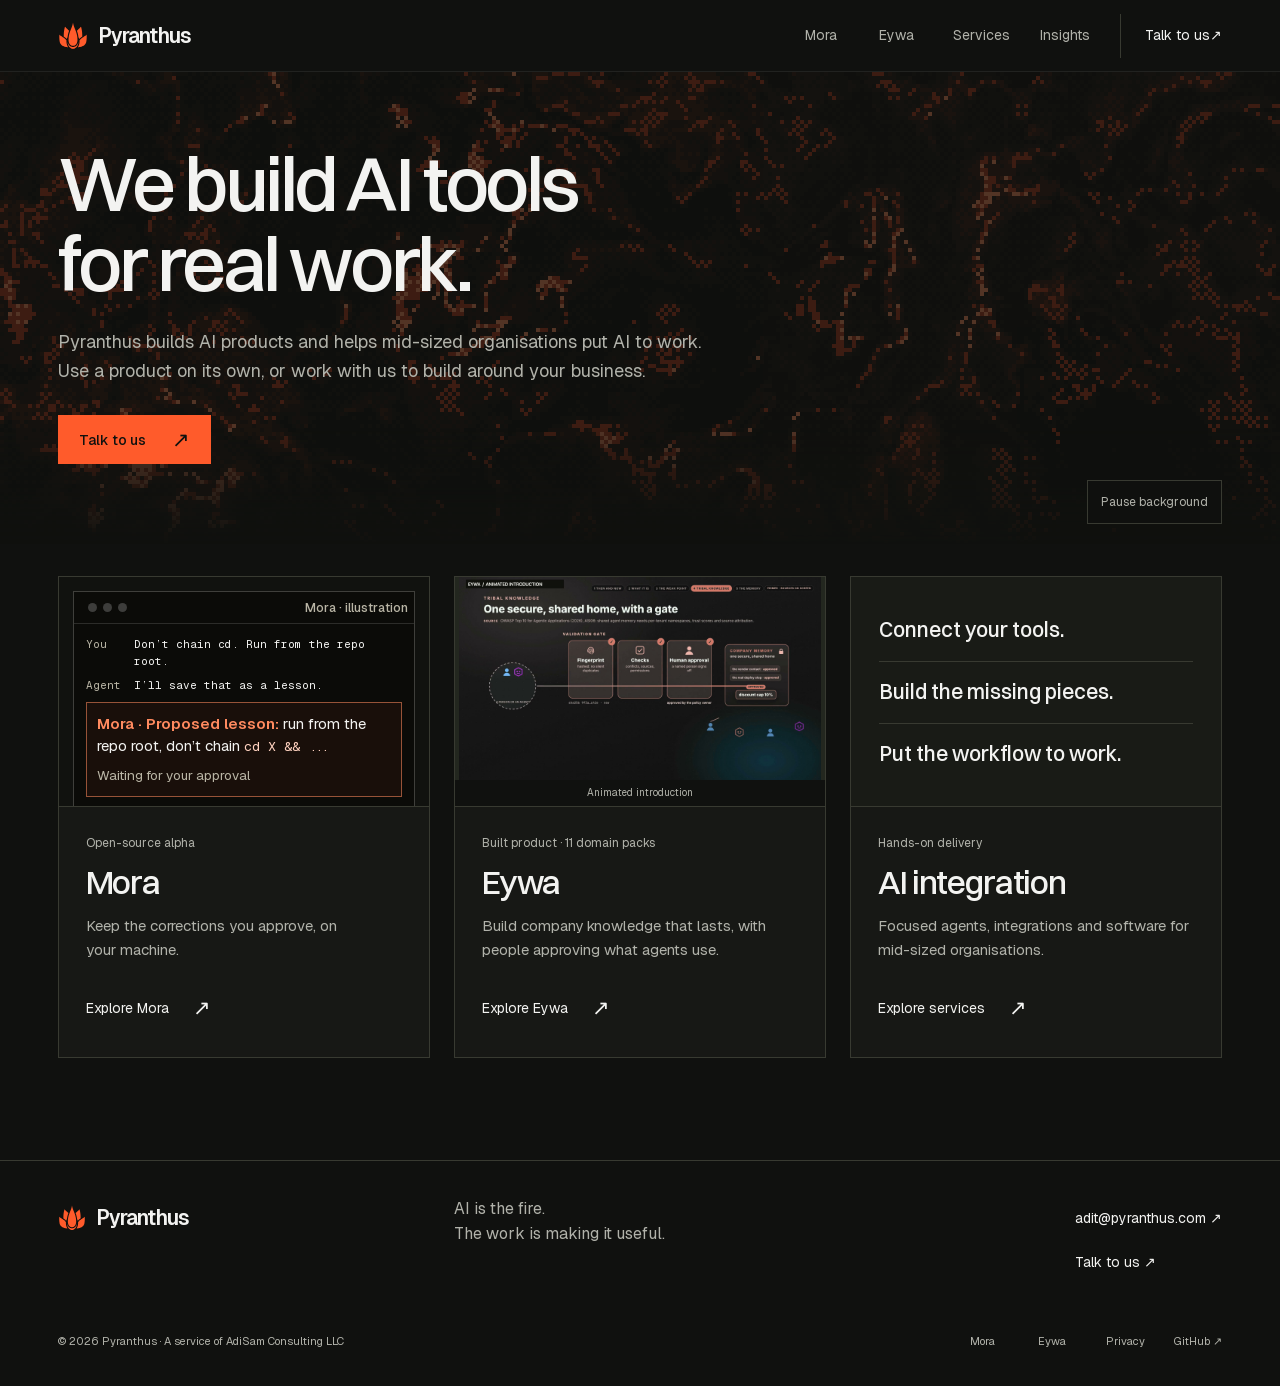
==== commit f0e4b113: "Refresh Eywa introduction media references" ====
--- a/index.html
+++ b/index.html
@@ -1 +1 @@
-<!DOCTYPE html><html lang="en" class="hL4kRG_variable wtcLsG_variable APw8lG_variable"><head><meta charSet="utf-8"/><meta name="viewport" content="width=device-width, initial-scale=1"/><link rel="preload" href="/_next/static/media/Switzer_500-s.p.3l_u-a-fiviai.woff2" as="font" crossorigin="" type="font/woff2"/><link rel="preload" href="/_next/static/media/geist_latin-s.p.3rd3ws2mg35i0.woff2" as="font" crossorigin="" type="font/woff2"/><link rel="preload" href="/_next/static/media/geist_mono_latin-s.p.3f30ggp2vw8zj.woff2" as="font" crossorigin="" type="font/woff2"/><link rel="preload" href="/pyranthus-P2-ember.svg" as="image"/><link rel="preload" href="/eywa/introduction-poster.jpg" as="image"/><link rel="stylesheet" href="/_next/static/chunks/41qlxm-ccvlfj.css" data-precedence="next"/><link rel="stylesheet" href="/_next/static/chunks/17ht_4cuau84q.css" data-precedence="next"/><link rel="preload" as="script" fetchPriority="low" href="/_next/static/chunks/310vm2bl3xxpt.js"/><script src="/_next/static/chunks/1wnov70f88xjy.js" async=""></script><script src="/_next/static/chunks/34-s9nvef5sdp.js" async=""></script><script src="/_next/static/chunks/0c98xzjfks9hq.js" async=""></script><script src="/_next/static/chunks/turbopack-2u1d16houkiyo.js" async=""></script><script src="/_next/static/chunks/12iog7prox8u-.js" async=""></script><script src="/_next/static/chunks/2f64afjv0nj45.js" async=""></script><meta name="next-size-adjust" content=""/><meta name="theme-color" content="#10110f"/><title>Pyranthus | AI tools for real work</title><meta name="description" content="AI products to use on their own where available, and hands-on advisory and engineering to build around your business."/><meta name="robots" content="noindex, nofollow"/><meta property="og:title" content="Pyranthus | AI tools for real work"/><meta property="og:description" content="Advisory. Engineering. Products. AI built around your business."/><meta property="og:type" content="website"/><meta name="twitter:card" content="summary"/><meta name="twitter:title" content="Pyranthus | AI tools for real work"/><meta name="twitter:description" content="Advisory. Engineering. Products. AI built around your business."/><link rel="icon" href="/icon.svg?icon.0gcv9bt5g5lt3.svg" sizes="any" type="image/svg+xml"/><script src="/_next/static/chunks/0cz1d0mv5g_q7.js" noModule=""></script></head><body><div hidden=""><!--$--><!--/$--></div><a class="skip" href="#main">Skip to content</a><header class="site-header"><div class="shell nav-wrap"><a class="brand" aria-label="Pyranthus home" href="/"><img src="/pyranthus-P2-ember.svg" alt="" width="30" height="30"/>Pyranthus</a><button class="menu-toggle" aria-expanded="false" aria-controls="primary-nav">Menu<span aria-hidden="true">+</span></button><nav id="primary-nav" aria-label="Main navigation" class="nav-links"><a href="/products/mora/">Mora</a><a href="/products/eywa/">Eywa</a><a href="/practice/">Services</a><a href="/insights/">Insights</a><a class="nav-cta" href="/contact/">Talk to us <span aria-hidden="true">↗</span></a></nav></div></header><main id="main"><section class="parent-hero"><canvas class="company-ember" data-ember="true" aria-hidden="true"></canvas><div class="company-scrim" aria-hidden="true"></div><div class="shell parent-intro" data-ember-avoid="true"><h1>We build AI tools<br/>for real work.</h1><p>Pyranthus builds AI products and helps mid-sized organisations put AI to work. Use a product on its own, or work with us to build around your business.</p><a class="button primary" href="/contact/">Talk to us <span aria-hidden="true" class="arrow">↗</span></a></div><button class="field-control" type="button" aria-pressed="false">Pause background</button></section><section class="shell destination-section" aria-label="Products and services"><div class="destination-cards "><article class="destination-card"><div class="destination-crop mora-crop"><figure class="YRyQ9G_frame compact-loop" aria-label="Mora approval illustration. Agent proposals wait for your approval."><div class="YRyQ9G_titleBar"><span class="YRyQ9G_dots" aria-hidden="true"><i></i><i></i><i></i></span><span class="YRyQ9G_label">Mora · illustration</span></div><div class="YRyQ9G_stage"><div class="YRyQ9G_layer" data-active="true" data-beat="lesson" aria-hidden="true"><div class="YRyQ9G_head"><span class="YRyQ9G_session">Agent session</span><span class="YRyQ9G_chip" data-status="today">Today</span></div><ol class="YRyQ9G_lines"><li class="YRyQ9G_item" data-kind="you" style="--i:0"><span class="YRyQ9G_who">You</span><span class="YRyQ9G_text">Don’t chain cd. Run from the repo root.</span></li><li class="YRyQ9G_item" data-kind="agent" style="--i:1"><span class="YRyQ9G_who">Agent</span><span class="YRyQ9G_text">I’ll save that as a lesson.</span></li></ol><div class="YRyQ9G_card YRyQ9G_item" style="--i:2"><span class="YRyQ9G_cardText"><span class="YRyQ9G_cardTitle">Mora · <!-- -->Proposed lesson:</span> <!-- -->run from the repo root, don’t chain <code>cd X &amp;&amp; ...</code></span><span class="YRyQ9G_cardState" style="--i:4"><span data-approval-state="pending" class="YRyQ9G_pending">Waiting for your approval</span><span data-approval-state="saved" class="YRyQ9G_saved">Saved</span></span></div><ol class="YRyQ9G_lines"><li class="YRyQ9G_item" data-kind="cmd" style="--i:3"><span class="YRyQ9G_text">mora mcp proposals approve p_mem_example</span></li></ol><span class="YRyQ9G_beatTitle">1<!-- --> of <!-- -->1<!-- -->. <!-- -->Your approval</span></div></div><ol class="YRyQ9G_progress" aria-hidden="true"><li data-on="true"></li></ol><ol class="YRyQ9G_srOnly"><li>Your approval<!-- -->. <!-- -->Today<!-- -->.<!-- --> <!-- -->You: Don’t chain cd. Run from the repo root. Agent: I’ll save that as a lesson.<!-- --> Mora, Proposed lesson: run from the repo root, don’t chain cd X &amp;&amp; .... Waiting for your approval mora mcp proposals approve p_mem_example Saved</li></ol><figcaption class="YRyQ9G_caption">An illustration of the loop, not a recording</figcaption></figure></div><div class="destination-copy"><p class="small-note">Open-source alpha</p><h2>Mora</h2><p>Keep the corrections you approve, on your machine.</p><a class="text-link" href="/products/mora/">Explore Mora <span aria-hidden="true" class="arrow">↗</span></a></div></article><article class="destination-card"><figure class="destination-crop eywa-crop"><img class="eywa-intro-poster" src="/eywa/introduction-poster.jpg" width="1920" height="1080" alt="Animated introduction: people and agents contribute facts through a validation gate to approved company knowledge."/><figcaption>Animated introduction</figcaption></figure><div class="destination-copy"><p class="small-note">Built product · 11 domain packs</p><h2>Eywa</h2><p>Build company knowledge that lasts, with people approving what agents use.</p><a class="text-link" href="/products/eywa/">Explore Eywa <span aria-hidden="true" class="arrow">↗</span></a></div></article><article class="destination-card"><div class="destination-crop service-crop"><p>Connect your tools.</p><p>Build the missing pieces.</p><p>Put the workflow to work.</p></div><div class="destination-copy"><p class="small-note">Hands-on delivery</p><h2>AI integration</h2><p>Focused agents, integrations and software for mid-sized organisations.</p><a class="text-link" href="/practice/">Explore services <span aria-hidden="true" class="arrow">↗</span></a></div></article></div></section></main><!--$--><!--/$--><footer class="site-footer"><div class="shell"><div class="footer-top"><a class="brand" href="/"><img src="/pyranthus-P2-ember.svg" width="28" height="28" alt=""/>Pyranthus</a><p>AI is the fire.<br/>The work is making it useful.</p><div><a href="mailto:adit@pyranthus.com">adit@pyranthus.com ↗</a><a href="/contact/">Talk to us ↗</a></div></div><div class="footer-bottom"><span>© <!-- -->2026<!-- --> Pyranthus · A service of AdiSam Consulting LLC</span><div><a href="/products/mora/">Mora</a><a href="/products/eywa/">Eywa</a><a href="/privacy/">Privacy</a><a href="https://github.com/pyranthus-hq" target="_blank" rel="noreferrer">GitHub ↗</a></div></div></div></footer><script id="_R_">(globalThis["TURBOPACK"] || (globalThis["TURBOPACK"] = [])).push({"otherChunks":["static/chunks/310vm2bl3xxpt.js","static/chunks/1wnov70f88xjy.js","static/chunks/34-s9nvef5sdp.js","static/chunks/0c98xzjfks9hq.js"],"runtimeModuleIds":[94553]});</script><script src="/_next/static/chunks/310vm2bl3xxpt.js" async=""></script><script>(self.__next_f=self.__next_f||[]).push([0])</script><script>self.__next_f.push([1,"1:\"$Sreact.fragment\"\n2:\"/_next/static/chunks/12iog7prox8u-.js\"\n3:I[36852,[\"$2\"],\"default\"]\n4:I[39756,[\"$2\"],\"default\"]\n5:I[37457,[\"$2\"],\"default\"]\n6:\"/_next/static/chunks/2f64afjv0nj45.js\"\n7:I[22016,[\"$2\",\"$6\"],\"\"]\n9:I[49440,[\"$2\",\"$6\"],\"default\"]\na:I[64885,[\"$2\",\"$6\"],\"default\"]\nb:I[35570,[\"$2\",\"$6\"],\"default\"]\n12:\"ViewportBoundary\"\n13:I[97367,[\"$2\"],\"$12\"]\n15:\"MetadataBoundary\"\n16:I[97367,[\"$2\"],\"$15\"]\n17:\"$Sreact.suspense\"\n19:I[68027,[\"$2\"],\"default\",1]\n:HL[\"/_next/static/chunks/41qlxm-ccvlfj.css\",\"style\"]\n:HL[\"/_next/static/media/Switzer_500-s.p.3l_u-a-fiviai.woff2\",\"font\",{\"crossOrigin\":\"\",\"type\":\"font/woff2\"}]\n:HL[\"/_next/static/media/geist_latin-s.p.3rd3ws2mg35i0.woff2\",\"font\",{\"crossOrigin\":\"\",\"type\":\"font/woff2\"}]\n:HL[\"/_next/static/media/geist_mono_latin-s.p.3f30ggp2vw8zj.woff2\",\"font\",{\"crossOrigin\":\"\",\"type\":\"font/woff2\"}]\n:HL[\"/_next/static/chunks/17ht_4cuau84q.css\",\"style\"]\n:HL[\"/pyranthus-P2-ember.svg\",\"image\"]\n:HL[\"/eywa/introduction-poster.jpg\",\"image\"]\n"])</script><script>self.__next_f.push([1,"8:[[\"children\",{\"s\":\"__PAGE__\",\"h\":512,\"d\":{\"r\":[\"$\",\"$1\",\"c\",{\"children\":[[\"$\",\"main\",null,{\"id\":\"main\",\"children\":[[\"$\",\"section\",null,{\"className\":\"parent-hero\",\"children\":[[\"$\",\"canvas\",null,{\"className\":\"company-ember\",\"data-ember\":true,\"aria-hidden\":\"true\"}],[\"$\",\"div\",null,{\"className\":\"company-scrim\",\"aria-hidden\":\"true\"}],[\"$\",\"div\",null,{\"className\":\"shell parent-intro\",\"data-ember-avoid\":true,\"children\":[[\"$\",\"h1\",null,{\"children\":[\"We build AI tools\",[\"$\",\"br\",null,{}],\"for real work.\"]}],[\"$\",\"p\",null,{\"children\":\"Pyranthus builds AI products and helps mid-sized organisations put AI to work. Use a product on its own, or work with us to build around your business.\"}],[\"$\",\"$L7\",null,{\"className\":\"button primary\",\"href\":\"/contact/\",\"children\":[\"Talk to us \",[\"$\",\"span\",null,{\"aria-hidden\":\"true\",\"className\":\"arrow\",\"children\":\"↗\"}]]}]]}],[\"$\",\"$L9\",null,{}],[\"$\",\"$La\",null,{}]]}],[\"$\",\"section\",null,{\"className\":\"shell destination-section\",\"aria-label\":\"Products and services\",\"children\":[\"$\",\"div\",null,{\"className\":\"destination-cards \",\"children\":[[\"$\",\"article\",null,{\"className\":\"destination-card\",\"children\":[[\"$\",\"div\",null,{\"className\":\"destination-crop mora-crop\",\"children\":[\"$\",\"$Lb\",null,{\"loop\":{\"label\":\"Mora · illustration\",\"caption\":\"An illustration of the loop, not a recording\",\"pause\":\"Pause animation\",\"play\":\"Play animation\",\"stillBeat\":1,\"beats\":[{\"id\":\"lesson\",\"title\":\"Your approval\",\"session\":\"Agent session\",\"ms\":4200,\"chip\":{\"status\":\"today\",\"text\":\"Today\"},\"lines\":[{\"kind\":\"you\",\"text\":\"Don’t chain cd. Run from the repo root.\"},{\"kind\":\"agent\",\"text\":\"I’ll save that as a lesson.\"}],\"card\":{\"title\":\"Proposed lesson:\",\"text\":\"run from the repo root, don’t chain `cd X \u0026\u0026 ...`\",\"pending\":\"Waiting for your approval\",\"saved\":\"Saved\"},\"after\":[{\"kind\":\"cmd\",\"text\":\"mora mcp proposals approve p_mem_example\"}]}]},\"compact\":true}]}],[\"$\",\"div\",null,{\"className\":\"destination-copy\",\"children\":[[\"$\",\"p\",null,{\"className\":\"small-note\",\"children\":\"Open-source alpha\"}],[\"$\",\"h2\",null,{\"children\":\"Mora\"}],[\"$\",\"p\",null,{\"children\":\"Keep the corrections you approve, on your machine.\"}],[\"$\",\"$L7\",null,{\"className\":\"text-link\",\"href\":\"/products/mora/\",\"children\":[\"Explore Mora \",[\"$\",\"span\",null,{\"aria-hidden\":\"true\",\"className\":\"arrow\",\"children\":\"↗\"}]]}]]}]]}],[\"$\",\"article\",null,{\"className\":\"destination-card\",\"children\":[[\"$\",\"figure\",null,{\"className\":\"destination-crop eywa-crop\",\"children\":[[\"$\",\"img\",null,{\"className\":\"eywa-intro-poster\",\"src\":\"/eywa/introduction-poster.jpg\",\"width\":\"1920\",\"height\":\"1080\",\"alt\":\"Animated introduction: people and agents contribute facts through a validation gate to approved company knowledge.\"}],\"$Lc\"]}],\"$Ld\"]}],\"$Le\"]}]}]]}],[\"$Lf\",\"$L10\"],\"$L11\"]}],\"p\":false,\"v\":null}}]]\n"])</script><script>self.__next_f.push([1,"0:{\"P\":null,\"c\":[\"\",\"\"],\"q\":\"\",\"i\":false,\"t\":{\"t\":{\"s\":\"\",\"h\":528,\"d\":{\"r\":[\"$\",\"$1\",\"c\",{\"children\":[[[\"$\",\"link\",\"0\",{\"rel\":\"stylesheet\",\"href\":\"/_next/static/chunks/41qlxm-ccvlfj.css\",\"precedence\":\"next\",\"crossOrigin\":\"$undefined\",\"nonce\":\"$undefined\"}],[\"$\",\"script\",\"script-0\",{\"src\":\"/_next/static/chunks/12iog7prox8u-.js\",\"async\":true,\"nonce\":\"$undefined\"}]],[\"$\",\"html\",null,{\"lang\":\"en\",\"className\":\"hL4kRG_variable wtcLsG_variable APw8lG_variable\",\"children\":[\"$\",\"body\",null,{\"children\":[[\"$\",\"a\",null,{\"className\":\"skip\",\"href\":\"#main\",\"children\":\"Skip to content\"}],[\"$\",\"$L3\",null,{}],[\"$\",\"$L4\",null,{\"parallelRouterKey\":\"children\",\"error\":\"$undefined\",\"errorStyles\":\"$undefined\",\"errorScripts\":\"$undefined\",\"template\":[\"$\",\"$L5\",null,{}],\"templateStyles\":\"$undefined\",\"templateScripts\":\"$undefined\",\"notFound\":[[\"$\",\"main\",null,{\"id\":\"main\",\"className\":\"shell page-intro\",\"children\":[[\"$\",\"p\",null,{\"className\":\"eyebrow\",\"children\":\"Page not found\"}],[\"$\",\"h1\",null,{\"children\":[\"Let’s get you\",[\"$\",\"br\",null,{}],\"back to the work.\"]}],[\"$\",\"p\",null,{\"className\":\"intro-body\",\"children\":\"This address doesn’t have a page.\"}],[\"$\",\"$L7\",null,{\"className\":\"button primary\",\"href\":\"/\",\"children\":\"Pyranthus home ↗\"}]]}],[]],\"forbidden\":\"$undefined\",\"unauthorized\":\"$undefined\"}],[\"$\",\"footer\",null,{\"className\":\"site-footer\",\"children\":[\"$\",\"div\",null,{\"className\":\"shell\",\"children\":[[\"$\",\"div\",null,{\"className\":\"footer-top\",\"children\":[[\"$\",\"$L7\",null,{\"className\":\"brand\",\"href\":\"/\",\"children\":[[\"$\",\"img\",null,{\"src\":\"/pyranthus-P2-ember.svg\",\"width\":\"28\",\"height\":\"28\",\"alt\":\"\"}],\"Pyranthus\"]}],[\"$\",\"p\",null,{\"children\":[\"AI is the fire.\",[\"$\",\"br\",null,{}],\"The work is making it useful.\"]}],[\"$\",\"div\",null,{\"children\":[[\"$\",\"a\",null,{\"href\":\"mailto:adit@pyranthus.com\",\"children\":\"adit@pyranthus.com ↗\"}],[\"$\",\"$L7\",null,{\"href\":\"/contact/\",\"children\":\"Talk to us ↗\"}]]}]]}],[\"$\",\"div\",null,{\"className\":\"footer-bottom\",\"children\":[[\"$\",\"span\",null,{\"children\":[\"© \",2026,\" Pyranthus · A service of AdiSam Consulting LLC\"]}],[\"$\",\"div\",null,{\"children\":[[\"$\",\"$L7\",null,{\"href\":\"/products/mora/\",\"children\":\"Mora\"}],[\"$\",\"$L7\",null,{\"href\":\"/products/eywa/\",\"children\":\"Eywa\"}],[\"$\",\"$L7\",null,{\"href\":\"/privacy/\",\"children\":\"Privacy\"}],[\"$\",\"a\",null,{\"href\":\"https://github.com/pyranthus-hq\",\"target\":\"_blank\",\"rel\":\"noreferrer\",\"children\":\"GitHub ↗\"}]]}]]}]]}]}]]}]}]]}],\"p\":false,\"v\":null},\"c\":\"$Q8\"},\"h\":{\"r\":[\"$\",\"$1\",\"h\",{\"children\":[null,[\"$\",\"$L13\",null,{\"children\":\"$L14\"}],[\"$\",\"$L16\",null,{\"children\":[[\"$\",\"div\",null,{\"hidden\":true,\"children\":[\"$\",\"$17\",null,{\"name\":\"Next.Metadata\",\"children\":\"$L18\"}]}],null]}],[\"$\",\"meta\",null,{\"name\":\"next-size-adjust\",\"content\":\"\"}]]}],\"p\":false,\"v\":null}},\"m\":\"$undefined\",\"G\":[\"$19\",[[\"$\",\"link\",\"0\",{\"rel\":\"stylesheet\",\"href\":\"/_next/static/chunks/41qlxm-ccvlfj.css\",\"precedence\":\"next\",\"crossOrigin\":\"$undefined\",\"nonce\":\"$undefined\"}]]],\"S\":true,\"r\":\"$undefined\",\"s\":\"$undefined\",\"a\":\"$undefined\",\"l\":\"$undefined\",\"p\":\"$undefined\",\"d\":\"$undefined\",\"b\":\"68X8aU3TF74WSjQf5JAZO\"}\n"])</script><script>self.__next_f.push([1,"1a:I[97367,[\"$2\"],\"OutletBoundary\"]\nc:[\"$\",\"figcaption\",null,{\"children\":\"Animated introduction\"}]\nd:[\"$\",\"div\",null,{\"className\":\"destination-copy\",\"children\":[[\"$\",\"p\",null,{\"className\":\"small-note\",\"children\":\"Built product · 11 domain packs\"}],[\"$\",\"h2\",null,{\"children\":\"Eywa\"}],[\"$\",\"p\",null,{\"children\":\"Build company knowledge that lasts, with people approving what agents use.\"}],[\"$\",\"$L7\",null,{\"className\":\"text-link\",\"href\":\"/products/eywa/\",\"children\":[\"Explore Eywa \",[\"$\",\"span\",null,{\"aria-hidden\":\"true\",\"className\":\"arrow\",\"children\":\"↗\"}]]}]]}]\ne:[\"$\",\"article\",null,{\"className\":\"destination-card\",\"children\":[[\"$\",\"div\",null,{\"className\":\"destination-crop service-crop\",\"children\":[[\"$\",\"p\",null,{\"children\":\"Connect your tools.\"}],[\"$\",\"p\",null,{\"children\":\"Build the missing pieces.\"}],[\"$\",\"p\",null,{\"children\":\"Put the workflow to work.\"}]]}],[\"$\",\"div\",null,{\"className\":\"destination-copy\",\"children\":[[\"$\",\"p\",null,{\"className\":\"small-note\",\"children\":\"Hands-on delivery\"}],[\"$\",\"h2\",null,{\"children\":\"AI integration\"}],[\"$\",\"p\",null,{\"children\":\"Focused agents, integrations and software for mid-sized organisations.\"}],[\"$\",\"$L7\",null,{\"className\":\"text-link\",\"href\":\"/practice/\",\"children\":[\"Explore services \",[\"$\",\"span\",null,{\"aria-hidden\":\"true\",\"className\":\"arrow\",\"children\":\"↗\"}]]}]]}]]}]\nf:[\"$\",\"link\",\"0\",{\"rel\":\"stylesheet\",\"href\":\"/_next/static/chunks/17ht_4cuau84q.css\",\"precedence\":\"next\",\"crossOrigin\":\"$undefined\",\"nonce\":\"$undefined\"}]\n10:[\"$\",\"script\",\"script-0\",{\"src\":\"/_next/static/chunks/2f64afjv0nj45.js\",\"async\":true,\"nonce\":\"$undefined\"}]\n11:[\"$\",\"$L1a\",null,{\"children\":[\"$\",\"$17\",null,{\"name\":\"Next.MetadataOutlet\",\"children\":\"$@1b\"}]}]\n"])</script><script>self.__next_f.push([1,"14:[[\"$\",\"meta\",\"0\",{\"charSet\":\"utf-8\"}],[\"$\",\"meta\",\"1\",{\"name\":\"viewport\",\"content\":\"width=device-width, initial-scale=1\"}],[\"$\",\"meta\",\"2\",{\"name\":\"theme-color\",\"content\":\"#10110f\"}]]\n"])</script><script>self.__next_f.push([1,"1c:I[27201,[\"$2\"],\"IconMark\"]\n18:[[\"$\",\"title\",\"0\",{\"children\":\"Pyranthus | AI tools for real work\"}],[\"$\",\"meta\",\"1\",{\"name\":\"description\",\"content\":\"AI products to use on their own where available, and hands-on advisory and engineering to build around your business.\"}],[\"$\",\"meta\",\"2\",{\"name\":\"robots\",\"content\":\"noindex, nofollow\"}],[\"$\",\"meta\",\"3\",{\"property\":\"og:title\",\"content\":\"Pyranthus | AI tools for real work\"}],[\"$\",\"meta\",\"4\",{\"property\":\"og:description\",\"content\":\"Advisory. Engineering. Products. AI built around your business.\"}],[\"$\",\"meta\",\"5\",{\"property\":\"og:type\",\"content\":\"website\"}],[\"$\",\"meta\",\"6\",{\"name\":\"twitter:card\",\"content\":\"summary\"}],[\"$\",\"meta\",\"7\",{\"name\":\"twitter:title\",\"content\":\"Pyranthus | AI tools for real work\"}],[\"$\",\"meta\",\"8\",{\"name\":\"twitter:description\",\"content\":\"Advisory. Engineering. Products. AI built around your business.\"}],[\"$\",\"link\",\"9\",{\"rel\":\"icon\",\"href\":\"/icon.svg?icon.0gcv9bt5g5lt3.svg\",\"sizes\":\"any\",\"type\":\"image/svg+xml\"}],[\"$\",\"$L1c\",\"10\",{}]]\n1b:null\n"])</script></body></html>+<!DOCTYPE html><html lang="en" class="hL4kRG_variable wtcLsG_variable APw8lG_variable"><head><meta charSet="utf-8"/><meta name="viewport" content="width=device-width, initial-scale=1"/><link rel="preload" href="/_next/static/media/Switzer_500-s.p.3l_u-a-fiviai.woff2" as="font" crossorigin="" type="font/woff2"/><link rel="preload" href="/_next/static/media/geist_latin-s.p.3rd3ws2mg35i0.woff2" as="font" crossorigin="" type="font/woff2"/><link rel="preload" href="/_next/static/media/geist_mono_latin-s.p.3f30ggp2vw8zj.woff2" as="font" crossorigin="" type="font/woff2"/><link rel="preload" href="/pyranthus-P2-ember.svg" as="image"/><link rel="preload" href="/eywa/introduction-poster.jpg?v=3" as="image"/><link rel="stylesheet" href="/_next/static/chunks/41qlxm-ccvlfj.css" data-precedence="next"/><link rel="stylesheet" href="/_next/static/chunks/17ht_4cuau84q.css" data-precedence="next"/><link rel="preload" as="script" fetchPriority="low" href="/_next/static/chunks/310vm2bl3xxpt.js"/><script src="/_next/static/chunks/1wnov70f88xjy.js" async=""></script><script src="/_next/static/chunks/34-s9nvef5sdp.js" async=""></script><script src="/_next/static/chunks/0c98xzjfks9hq.js" async=""></script><script src="/_next/static/chunks/turbopack-2u1d16houkiyo.js" async=""></script><script src="/_next/static/chunks/12iog7prox8u-.js" async=""></script><script src="/_next/static/chunks/2f64afjv0nj45.js" async=""></script><meta name="next-size-adjust" content=""/><meta name="theme-color" content="#10110f"/><title>Pyranthus | AI tools for real work</title><meta name="description" content="AI products to use on their own where available, and hands-on advisory and engineering to build around your business."/><meta name="robots" content="noindex, nofollow"/><meta property="og:title" content="Pyranthus | AI tools for real work"/><meta property="og:description" content="Advisory. Engineering. Products. AI built around your business."/><meta property="og:type" content="website"/><meta name="twitter:card" content="summary"/><meta name="twitter:title" content="Pyranthus | AI tools for real work"/><meta name="twitter:description" content="Advisory. Engineering. Products. AI built around your business."/><link rel="icon" href="/icon.svg?icon.0gcv9bt5g5lt3.svg" sizes="any" type="image/svg+xml"/><script src="/_next/static/chunks/0cz1d0mv5g_q7.js" noModule=""></script></head><body><div hidden=""><!--$--><!--/$--></div><a class="skip" href="#main">Skip to content</a><header class="site-header"><div class="shell nav-wrap"><a class="brand" aria-label="Pyranthus home" href="/"><img src="/pyranthus-P2-ember.svg" alt="" width="30" height="30"/>Pyranthus</a><button class="menu-toggle" aria-expanded="false" aria-controls="primary-nav">Menu<span aria-hidden="true">+</span></button><nav id="primary-nav" aria-label="Main navigation" class="nav-links"><a href="/products/mora/">Mora</a><a href="/products/eywa/">Eywa</a><a href="/practice/">Services</a><a href="/insights/">Insights</a><a class="nav-cta" href="/contact/">Talk to us <span aria-hidden="true">↗</span></a></nav></div></header><main id="main"><section class="parent-hero"><canvas class="company-ember" data-ember="true" aria-hidden="true"></canvas><div class="company-scrim" aria-hidden="true"></div><div class="shell parent-intro" data-ember-avoid="true"><h1>We build AI tools<br/>for real work.</h1><p>Pyranthus builds AI products and helps mid-sized organisations put AI to work. Use a product on its own, or work with us to build around your business.</p><a class="button primary" href="/contact/">Talk to us <span aria-hidden="true" class="arrow">↗</span></a></div><button class="field-control" type="button" aria-pressed="false">Pause background</button></section><section class="shell destination-section" aria-label="Products and services"><div class="destination-cards "><article class="destination-card"><div class="destination-crop mora-crop"><figure class="YRyQ9G_frame compact-loop" aria-label="Mora approval illustration. Agent proposals wait for your approval."><div class="YRyQ9G_titleBar"><span class="YRyQ9G_dots" aria-hidden="true"><i></i><i></i><i></i></span><span class="YRyQ9G_label">Mora · illustration</span></div><div class="YRyQ9G_stage"><div class="YRyQ9G_layer" data-active="true" data-beat="lesson" aria-hidden="true"><div class="YRyQ9G_head"><span class="YRyQ9G_session">Agent session</span><span class="YRyQ9G_chip" data-status="today">Today</span></div><ol class="YRyQ9G_lines"><li class="YRyQ9G_item" data-kind="you" style="--i:0"><span class="YRyQ9G_who">You</span><span class="YRyQ9G_text">Don’t chain cd. Run from the repo root.</span></li><li class="YRyQ9G_item" data-kind="agent" style="--i:1"><span class="YRyQ9G_who">Agent</span><span class="YRyQ9G_text">I’ll save that as a lesson.</span></li></ol><div class="YRyQ9G_card YRyQ9G_item" style="--i:2"><span class="YRyQ9G_cardText"><span class="YRyQ9G_cardTitle">Mora · <!-- -->Proposed lesson:</span> <!-- -->run from the repo root, don’t chain <code>cd X &amp;&amp; ...</code></span><span class="YRyQ9G_cardState" style="--i:4"><span data-approval-state="pending" class="YRyQ9G_pending">Waiting for your approval</span><span data-approval-state="saved" class="YRyQ9G_saved">Saved</span></span></div><ol class="YRyQ9G_lines"><li class="YRyQ9G_item" data-kind="cmd" style="--i:3"><span class="YRyQ9G_text">mora mcp proposals approve p_mem_example</span></li></ol><span class="YRyQ9G_beatTitle">1<!-- --> of <!-- -->1<!-- -->. <!-- -->Your approval</span></div></div><ol class="YRyQ9G_progress" aria-hidden="true"><li data-on="true"></li></ol><ol class="YRyQ9G_srOnly"><li>Your approval<!-- -->. <!-- -->Today<!-- -->.<!-- --> <!-- -->You: Don’t chain cd. Run from the repo root. Agent: I’ll save that as a lesson.<!-- --> Mora, Proposed lesson: run from the repo root, don’t chain cd X &amp;&amp; .... Waiting for your approval mora mcp proposals approve p_mem_example Saved</li></ol><figcaption class="YRyQ9G_caption">An illustration of the loop, not a recording</figcaption></figure></div><div class="destination-copy"><p class="small-note">Open-source alpha</p><h2>Mora</h2><p>Keep the corrections you approve, on your machine.</p><a class="text-link" href="/products/mora/">Explore Mora <span aria-hidden="true" class="arrow">↗</span></a></div></article><article class="destination-card"><figure class="destination-crop eywa-crop"><img class="eywa-intro-poster" src="/eywa/introduction-poster.jpg?v=3" width="1920" height="1080" alt="Animated introduction: people and agents contribute facts through a validation gate to approved company knowledge."/><figcaption>Animated introduction</figcaption></figure><div class="destination-copy"><p class="small-note">Built product · 11 domain packs</p><h2>Eywa</h2><p>Build company knowledge that lasts, with people approving what agents use.</p><a class="text-link" href="/products/eywa/">Explore Eywa <span aria-hidden="true" class="arrow">↗</span></a></div></article><article class="destination-card"><div class="destination-crop service-crop"><p>Connect your tools.</p><p>Build the missing pieces.</p><p>Put the workflow to work.</p></div><div class="destination-copy"><p class="small-note">Hands-on delivery</p><h2>AI integration</h2><p>Focused agents, integrations and software for mid-sized organisations.</p><a class="text-link" href="/practice/">Explore services <span aria-hidden="true" class="arrow">↗</span></a></div></article></div></section></main><!--$--><!--/$--><footer class="site-footer"><div class="shell"><div class="footer-top"><a class="brand" href="/"><img src="/pyranthus-P2-ember.svg" width="28" height="28" alt=""/>Pyranthus</a><p>AI is the fire.<br/>The work is making it useful.</p><div><a href="mailto:adit@pyranthus.com">adit@pyranthus.com ↗</a><a href="/contact/">Talk to us ↗</a></div></div><div class="footer-bottom"><span>© <!-- -->2026<!-- --> Pyranthus · A service of AdiSam Consulting LLC</span><div><a href="/products/mora/">Mora</a><a href="/products/eywa/">Eywa</a><a href="/privacy/">Privacy</a><a href="https://github.com/pyranthus-hq" target="_blank" rel="noreferrer">GitHub ↗</a></div></div></div></footer><script id="_R_">(globalThis["TURBOPACK"] || (globalThis["TURBOPACK"] = [])).push({"otherChunks":["static/chunks/310vm2bl3xxpt.js","static/chunks/1wnov70f88xjy.js","static/chunks/34-s9nvef5sdp.js","static/chunks/0c98xzjfks9hq.js"],"runtimeModuleIds":[94553]});</script><script src="/_next/static/chunks/310vm2bl3xxpt.js" async=""></script><script>(self.__next_f=self.__next_f||[]).push([0])</script><script>self.__next_f.push([1,"1:\"$Sreact.fragment\"\n2:\"/_next/static/chunks/12iog7prox8u-.js\"\n3:I[36852,[\"$2\"],\"default\"]\n4:I[39756,[\"$2\"],\"default\"]\n5:I[37457,[\"$2\"],\"default\"]\n6:\"/_next/static/chunks/2f64afjv0nj45.js\"\n7:I[22016,[\"$2\",\"$6\"],\"\"]\n9:I[49440,[\"$2\",\"$6\"],\"default\"]\na:I[64885,[\"$2\",\"$6\"],\"default\"]\nb:I[35570,[\"$2\",\"$6\"],\"default\"]\n12:\"ViewportBoundary\"\n13:I[97367,[\"$2\"],\"$12\"]\n15:\"MetadataBoundary\"\n16:I[97367,[\"$2\"],\"$15\"]\n17:\"$Sreact.suspense\"\n19:I[68027,[\"$2\"],\"default\",1]\n:HL[\"/_next/static/chunks/41qlxm-ccvlfj.css\",\"style\"]\n:HL[\"/_next/static/media/Switzer_500-s.p.3l_u-a-fiviai.woff2\",\"font\",{\"crossOrigin\":\"\",\"type\":\"font/woff2\"}]\n:HL[\"/_next/static/media/geist_latin-s.p.3rd3ws2mg35i0.woff2\",\"font\",{\"crossOrigin\":\"\",\"type\":\"font/woff2\"}]\n:HL[\"/_next/static/media/geist_mono_latin-s.p.3f30ggp2vw8zj.woff2\",\"font\",{\"crossOrigin\":\"\",\"type\":\"font/woff2\"}]\n:HL[\"/_next/static/chunks/17ht_4cuau84q.css\",\"style\"]\n:HL[\"/pyranthus-P2-ember.svg\",\"image\"]\n:HL[\"/eywa/introduction-poster.jpg?v=3\",\"image\"]\n"])</script><script>self.__next_f.push([1,"8:[[\"children\",{\"s\":\"__PAGE__\",\"h\":512,\"d\":{\"r\":[\"$\",\"$1\",\"c\",{\"children\":[[\"$\",\"main\",null,{\"id\":\"main\",\"children\":[[\"$\",\"section\",null,{\"className\":\"parent-hero\",\"children\":[[\"$\",\"canvas\",null,{\"className\":\"company-ember\",\"data-ember\":true,\"aria-hidden\":\"true\"}],[\"$\",\"div\",null,{\"className\":\"company-scrim\",\"aria-hidden\":\"true\"}],[\"$\",\"div\",null,{\"className\":\"shell parent-intro\",\"data-ember-avoid\":true,\"children\":[[\"$\",\"h1\",null,{\"children\":[\"We build AI tools\",[\"$\",\"br\",null,{}],\"for real work.\"]}],[\"$\",\"p\",null,{\"children\":\"Pyranthus builds AI products and helps mid-sized organisations put AI to work. Use a product on its own, or work with us to build around your business.\"}],[\"$\",\"$L7\",null,{\"className\":\"button primary\",\"href\":\"/contact/\",\"children\":[\"Talk to us \",[\"$\",\"span\",null,{\"aria-hidden\":\"true\",\"className\":\"arrow\",\"children\":\"↗\"}]]}]]}],[\"$\",\"$L9\",null,{}],[\"$\",\"$La\",null,{}]]}],[\"$\",\"section\",null,{\"className\":\"shell destination-section\",\"aria-label\":\"Products and services\",\"children\":[\"$\",\"div\",null,{\"className\":\"destination-cards \",\"children\":[[\"$\",\"article\",null,{\"className\":\"destination-card\",\"children\":[[\"$\",\"div\",null,{\"className\":\"destination-crop mora-crop\",\"children\":[\"$\",\"$Lb\",null,{\"loop\":{\"label\":\"Mora · illustration\",\"caption\":\"An illustration of the loop, not a recording\",\"pause\":\"Pause animation\",\"play\":\"Play animation\",\"stillBeat\":1,\"beats\":[{\"id\":\"lesson\",\"title\":\"Your approval\",\"session\":\"Agent session\",\"ms\":4200,\"chip\":{\"status\":\"today\",\"text\":\"Today\"},\"lines\":[{\"kind\":\"you\",\"text\":\"Don’t chain cd. Run from the repo root.\"},{\"kind\":\"agent\",\"text\":\"I’ll save that as a lesson.\"}],\"card\":{\"title\":\"Proposed lesson:\",\"text\":\"run from the repo root, don’t chain `cd X \u0026\u0026 ...`\",\"pending\":\"Waiting for your approval\",\"saved\":\"Saved\"},\"after\":[{\"kind\":\"cmd\",\"text\":\"mora mcp proposals approve p_mem_example\"}]}]},\"compact\":true}]}],[\"$\",\"div\",null,{\"className\":\"destination-copy\",\"children\":[[\"$\",\"p\",null,{\"className\":\"small-note\",\"children\":\"Open-source alpha\"}],[\"$\",\"h2\",null,{\"children\":\"Mora\"}],[\"$\",\"p\",null,{\"children\":\"Keep the corrections you approve, on your machine.\"}],[\"$\",\"$L7\",null,{\"className\":\"text-link\",\"href\":\"/products/mora/\",\"children\":[\"Explore Mora \",[\"$\",\"span\",null,{\"aria-hidden\":\"true\",\"className\":\"arrow\",\"children\":\"↗\"}]]}]]}]]}],[\"$\",\"article\",null,{\"className\":\"destination-card\",\"children\":[[\"$\",\"figure\",null,{\"className\":\"destination-crop eywa-crop\",\"children\":[[\"$\",\"img\",null,{\"className\":\"eywa-intro-poster\",\"src\":\"/eywa/introduction-poster.jpg?v=3\",\"width\":\"1920\",\"height\":\"1080\",\"alt\":\"Animated introduction: people and agents contribute facts through a validation gate to approved company knowledge.\"}],\"$Lc\"]}],\"$Ld\"]}],\"$Le\"]}]}]]}],[\"$Lf\",\"$L10\"],\"$L11\"]}],\"p\":false,\"v\":null}}]]\n"])</script><script>self.__next_f.push([1,"0:{\"P\":null,\"c\":[\"\",\"\"],\"q\":\"\",\"i\":false,\"t\":{\"t\":{\"s\":\"\",\"h\":528,\"d\":{\"r\":[\"$\",\"$1\",\"c\",{\"children\":[[[\"$\",\"link\",\"0\",{\"rel\":\"stylesheet\",\"href\":\"/_next/static/chunks/41qlxm-ccvlfj.css\",\"precedence\":\"next\",\"crossOrigin\":\"$undefined\",\"nonce\":\"$undefined\"}],[\"$\",\"script\",\"script-0\",{\"src\":\"/_next/static/chunks/12iog7prox8u-.js\",\"async\":true,\"nonce\":\"$undefined\"}]],[\"$\",\"html\",null,{\"lang\":\"en\",\"className\":\"hL4kRG_variable wtcLsG_variable APw8lG_variable\",\"children\":[\"$\",\"body\",null,{\"children\":[[\"$\",\"a\",null,{\"className\":\"skip\",\"href\":\"#main\",\"children\":\"Skip to content\"}],[\"$\",\"$L3\",null,{}],[\"$\",\"$L4\",null,{\"parallelRouterKey\":\"children\",\"error\":\"$undefined\",\"errorStyles\":\"$undefined\",\"errorScripts\":\"$undefined\",\"template\":[\"$\",\"$L5\",null,{}],\"templateStyles\":\"$undefined\",\"templateScripts\":\"$undefined\",\"notFound\":[[\"$\",\"main\",null,{\"id\":\"main\",\"className\":\"shell page-intro\",\"children\":[[\"$\",\"p\",null,{\"className\":\"eyebrow\",\"children\":\"Page not found\"}],[\"$\",\"h1\",null,{\"children\":[\"Let’s get you\",[\"$\",\"br\",null,{}],\"back to the work.\"]}],[\"$\",\"p\",null,{\"className\":\"intro-body\",\"children\":\"This address doesn’t have a page.\"}],[\"$\",\"$L7\",null,{\"className\":\"button primary\",\"href\":\"/\",\"children\":\"Pyranthus home ↗\"}]]}],[]],\"forbidden\":\"$undefined\",\"unauthorized\":\"$undefined\"}],[\"$\",\"footer\",null,{\"className\":\"site-footer\",\"children\":[\"$\",\"div\",null,{\"className\":\"shell\",\"children\":[[\"$\",\"div\",null,{\"className\":\"footer-top\",\"children\":[[\"$\",\"$L7\",null,{\"className\":\"brand\",\"href\":\"/\",\"children\":[[\"$\",\"img\",null,{\"src\":\"/pyranthus-P2-ember.svg\",\"width\":\"28\",\"height\":\"28\",\"alt\":\"\"}],\"Pyranthus\"]}],[\"$\",\"p\",null,{\"children\":[\"AI is the fire.\",[\"$\",\"br\",null,{}],\"The work is making it useful.\"]}],[\"$\",\"div\",null,{\"children\":[[\"$\",\"a\",null,{\"href\":\"mailto:adit@pyranthus.com\",\"children\":\"adit@pyranthus.com ↗\"}],[\"$\",\"$L7\",null,{\"href\":\"/contact/\",\"children\":\"Talk to us ↗\"}]]}]]}],[\"$\",\"div\",null,{\"className\":\"footer-bottom\",\"children\":[[\"$\",\"span\",null,{\"children\":[\"© \",2026,\" Pyranthus · A service of AdiSam Consulting LLC\"]}],[\"$\",\"div\",null,{\"children\":[[\"$\",\"$L7\",null,{\"href\":\"/products/mora/\",\"children\":\"Mora\"}],[\"$\",\"$L7\",null,{\"href\":\"/products/eywa/\",\"children\":\"Eywa\"}],[\"$\",\"$L7\",null,{\"href\":\"/privacy/\",\"children\":\"Privacy\"}],[\"$\",\"a\",null,{\"href\":\"https://github.com/pyranthus-hq\",\"target\":\"_blank\",\"rel\":\"noreferrer\",\"children\":\"GitHub ↗\"}]]}]]}]]}]}]]}]}]]}],\"p\":false,\"v\":null},\"c\":\"$Q8\"},\"h\":{\"r\":[\"$\",\"$1\",\"h\",{\"children\":[null,[\"$\",\"$L13\",null,{\"children\":\"$L14\"}],[\"$\",\"$L16\",null,{\"children\":[[\"$\",\"div\",null,{\"hidden\":true,\"children\":[\"$\",\"$17\",null,{\"name\":\"Next.Metadata\",\"children\":\"$L18\"}]}],null]}],[\"$\",\"meta\",null,{\"name\":\"next-size-adjust\",\"content\":\"\"}]]}],\"p\":false,\"v\":null}},\"m\":\"$undefined\",\"G\":[\"$19\",[[\"$\",\"link\",\"0\",{\"rel\":\"stylesheet\",\"href\":\"/_next/static/chunks/41qlxm-ccvlfj.css\",\"precedence\":\"next\",\"crossOrigin\":\"$undefined\",\"nonce\":\"$undefined\"}]]],\"S\":true,\"r\":\"$undefined\",\"s\":\"$undefined\",\"a\":\"$undefined\",\"l\":\"$undefined\",\"p\":\"$undefined\",\"d\":\"$undefined\",\"b\":\"9vuDhtbtjvVZ7oF1GINYZ\"}\n"])</script><script>self.__next_f.push([1,"1a:I[97367,[\"$2\"],\"OutletBoundary\"]\nc:[\"$\",\"figcaption\",null,{\"children\":\"Animated introduction\"}]\nd:[\"$\",\"div\",null,{\"className\":\"destination-copy\",\"children\":[[\"$\",\"p\",null,{\"className\":\"small-note\",\"children\":\"Built product · 11 domain packs\"}],[\"$\",\"h2\",null,{\"children\":\"Eywa\"}],[\"$\",\"p\",null,{\"children\":\"Build company knowledge that lasts, with people approving what agents use.\"}],[\"$\",\"$L7\",null,{\"className\":\"text-link\",\"href\":\"/products/eywa/\",\"children\":[\"Explore Eywa \",[\"$\",\"span\",null,{\"aria-hidden\":\"true\",\"className\":\"arrow\",\"children\":\"↗\"}]]}]]}]\ne:[\"$\",\"article\",null,{\"className\":\"destination-card\",\"children\":[[\"$\",\"div\",null,{\"className\":\"destination-crop service-crop\",\"children\":[[\"$\",\"p\",null,{\"children\":\"Connect your tools.\"}],[\"$\",\"p\",null,{\"children\":\"Build the missing pieces.\"}],[\"$\",\"p\",null,{\"children\":\"Put the workflow to work.\"}]]}],[\"$\",\"div\",null,{\"className\":\"destination-copy\",\"children\":[[\"$\",\"p\",null,{\"className\":\"small-note\",\"children\":\"Hands-on delivery\"}],[\"$\",\"h2\",null,{\"children\":\"AI integration\"}],[\"$\",\"p\",null,{\"children\":\"Focused agents, integrations and software for mid-sized organisations.\"}],[\"$\",\"$L7\",null,{\"className\":\"text-link\",\"href\":\"/practice/\",\"children\":[\"Explore services \",[\"$\",\"span\",null,{\"aria-hidden\":\"true\",\"className\":\"arrow\",\"children\":\"↗\"}]]}]]}]]}]\nf:[\"$\",\"link\",\"0\",{\"rel\":\"stylesheet\",\"href\":\"/_next/static/chunks/17ht_4cuau84q.css\",\"precedence\":\"next\",\"crossOrigin\":\"$undefined\",\"nonce\":\"$undefined\"}]\n10:[\"$\",\"script\",\"script-0\",{\"src\":\"/_next/static/chunks/2f64afjv0nj45.js\",\"async\":true,\"nonce\":\"$undefined\"}]\n11:[\"$\",\"$L1a\",null,{\"children\":[\"$\",\"$17\",null,{\"name\":\"Next.MetadataOutlet\",\"children\":\"$@1b\"}]}]\n"])</script><script>self.__next_f.push([1,"14:[[\"$\",\"meta\",\"0\",{\"charSet\":\"utf-8\"}],[\"$\",\"meta\",\"1\",{\"name\":\"viewport\",\"content\":\"width=device-width, initial-scale=1\"}],[\"$\",\"meta\",\"2\",{\"name\":\"theme-color\",\"content\":\"#10110f\"}]]\n"])</script><script>self.__next_f.push([1,"1c:I[27201,[\"$2\"],\"IconMark\"]\n18:[[\"$\",\"title\",\"0\",{\"children\":\"Pyranthus | AI tools for real work\"}],[\"$\",\"meta\",\"1\",{\"name\":\"description\",\"content\":\"AI products to use on their own where available, and hands-on advisory and engineering to build around your business.\"}],[\"$\",\"meta\",\"2\",{\"name\":\"robots\",\"content\":\"noindex, nofollow\"}],[\"$\",\"meta\",\"3\",{\"property\":\"og:title\",\"content\":\"Pyranthus | AI tools for real work\"}],[\"$\",\"meta\",\"4\",{\"property\":\"og:description\",\"content\":\"Advisory. Engineering. Products. AI built around your business.\"}],[\"$\",\"meta\",\"5\",{\"property\":\"og:type\",\"content\":\"website\"}],[\"$\",\"meta\",\"6\",{\"name\":\"twitter:card\",\"content\":\"summary\"}],[\"$\",\"meta\",\"7\",{\"name\":\"twitter:title\",\"content\":\"Pyranthus | AI tools for real work\"}],[\"$\",\"meta\",\"8\",{\"name\":\"twitter:description\",\"content\":\"Advisory. Engineering. Products. AI built around your business.\"}],[\"$\",\"link\",\"9\",{\"rel\":\"icon\",\"href\":\"/icon.svg?icon.0gcv9bt5g5lt3.svg\",\"sizes\":\"any\",\"type\":\"image/svg+xml\"}],[\"$\",\"$L1c\",\"10\",{}]]\n1b:null\n"])</script></body></html>
